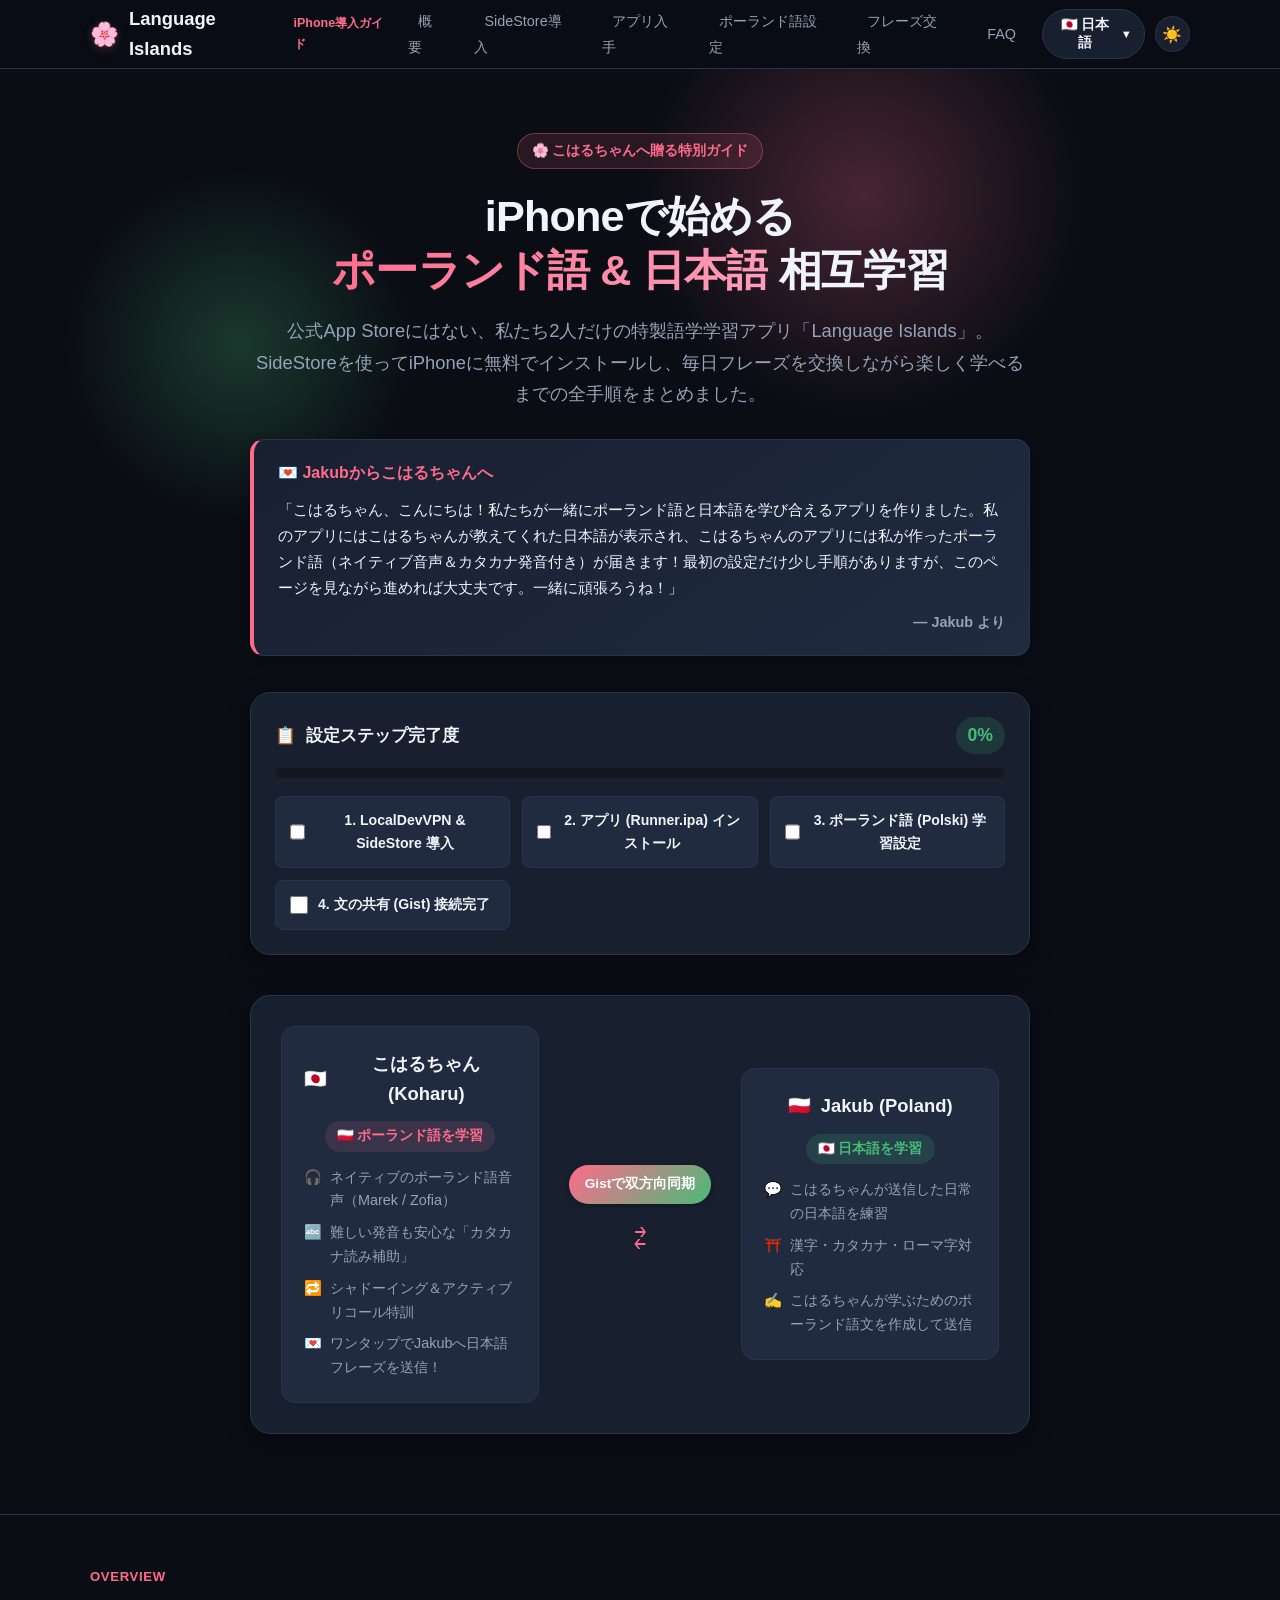
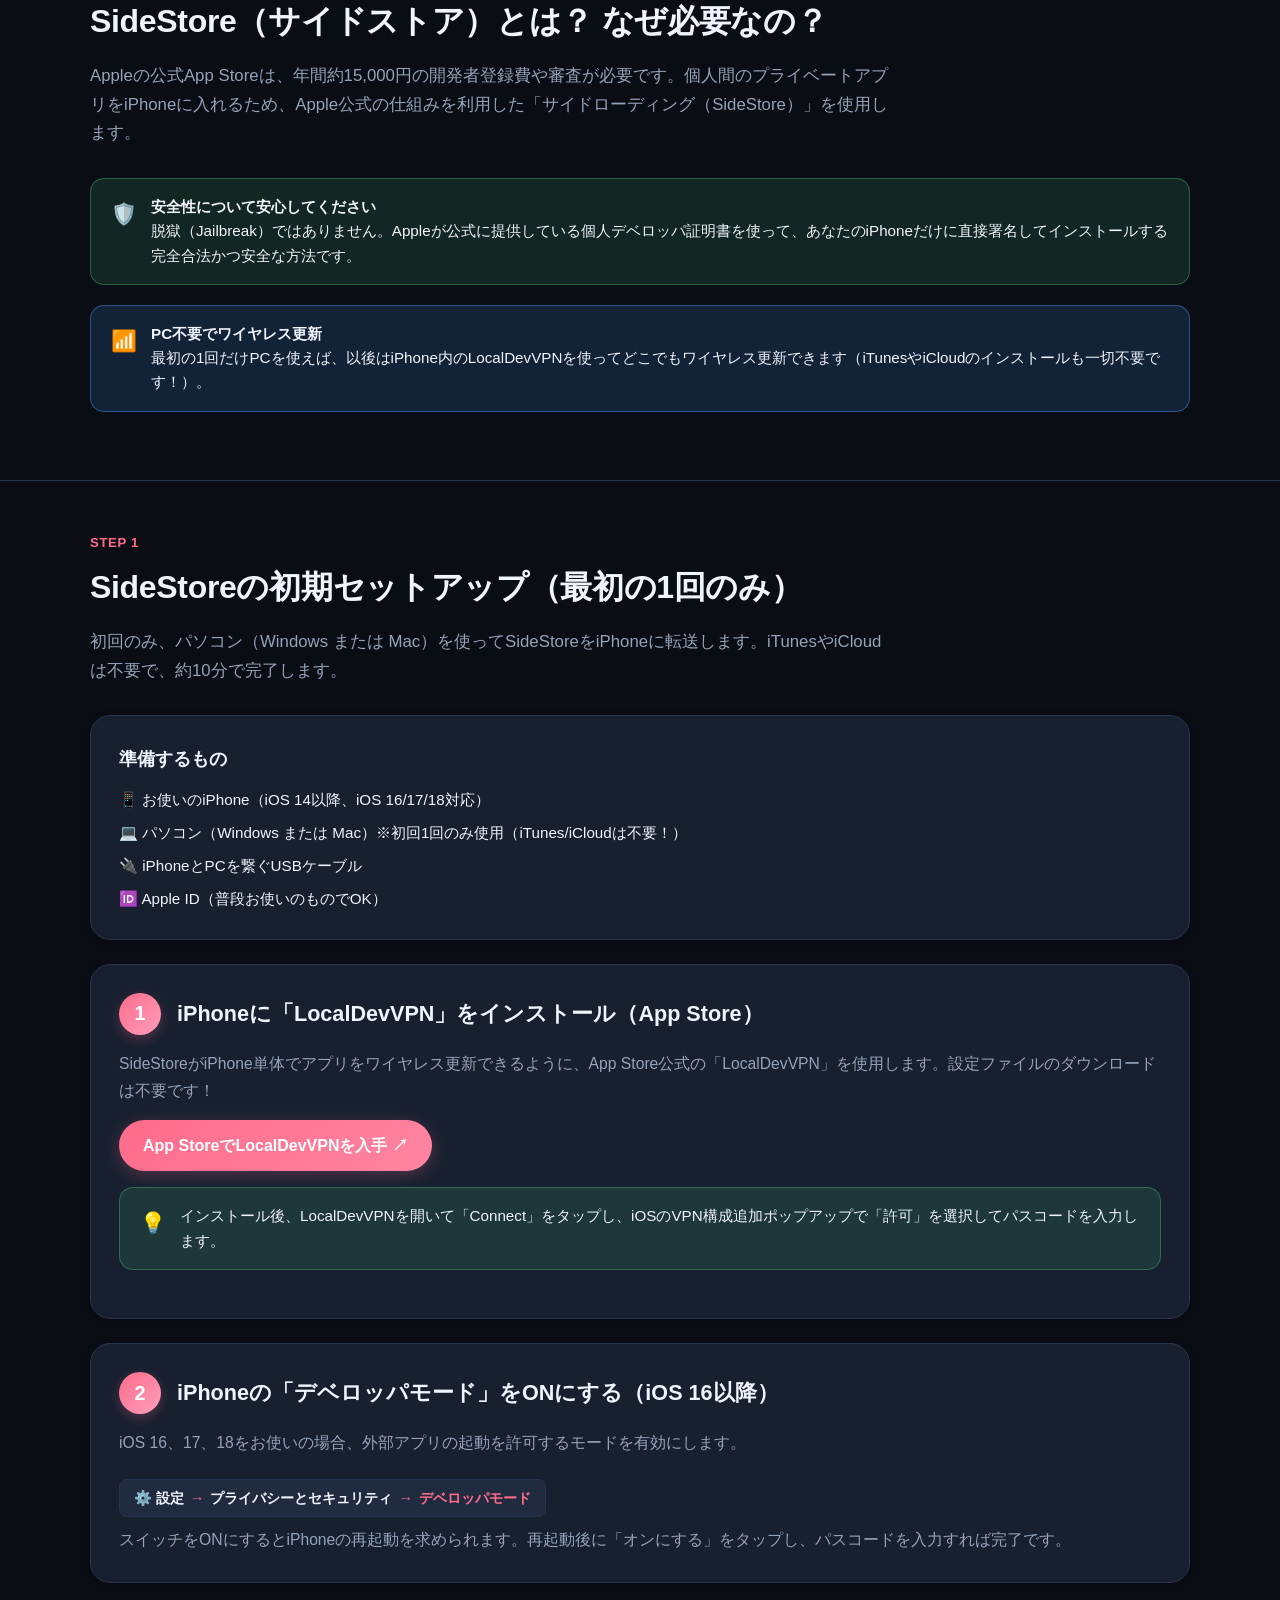
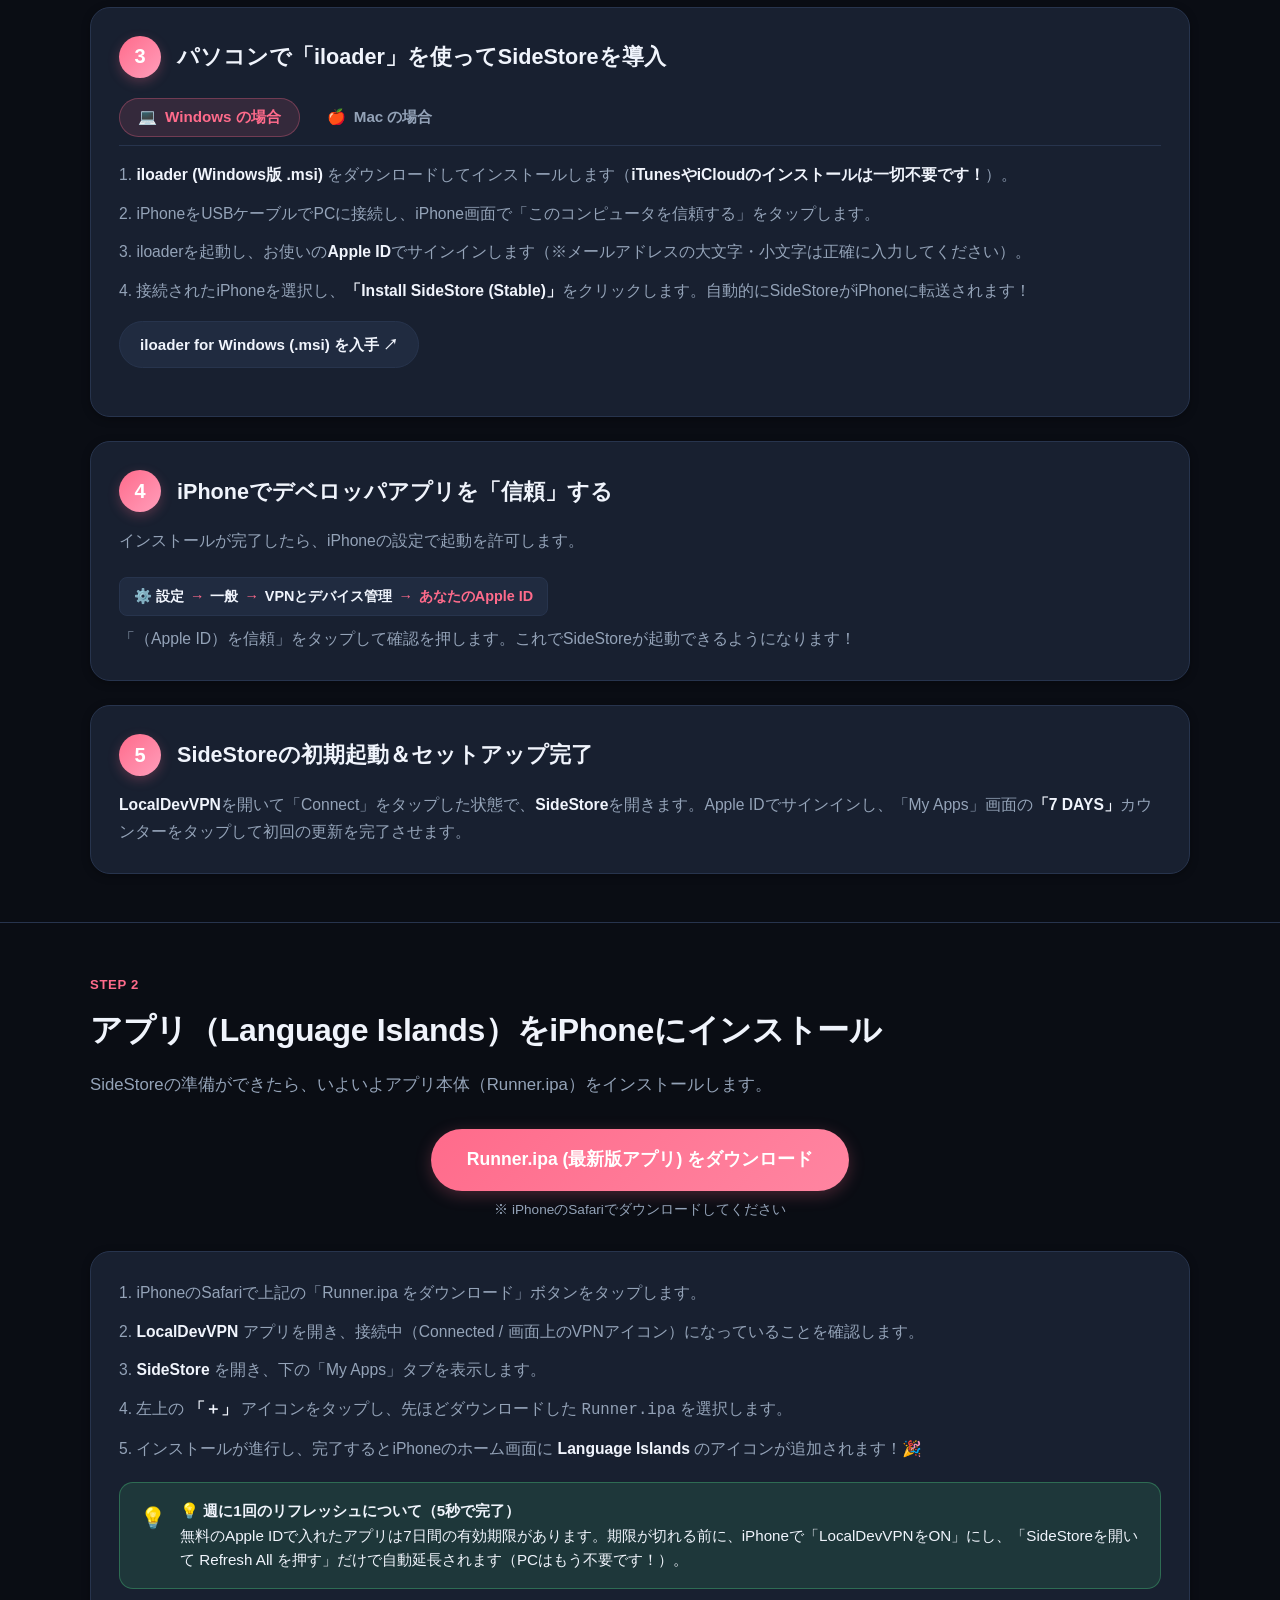
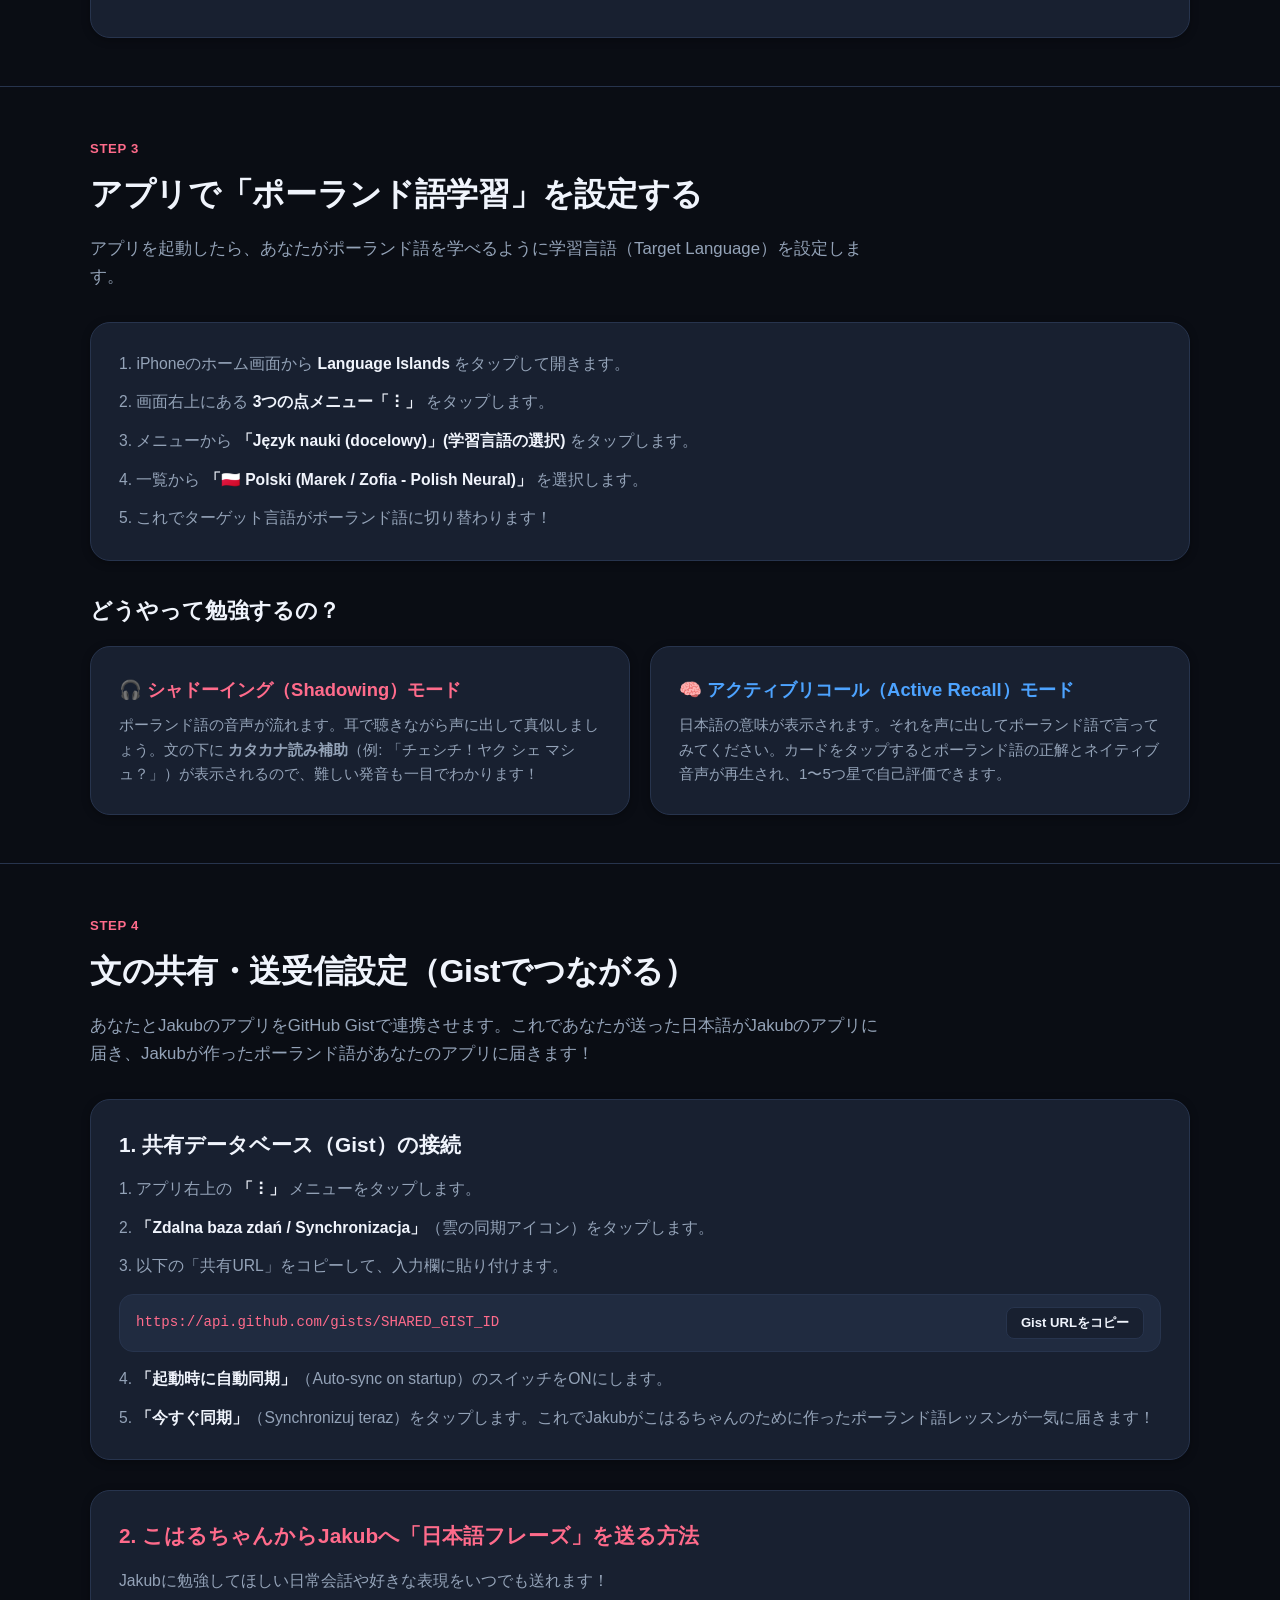
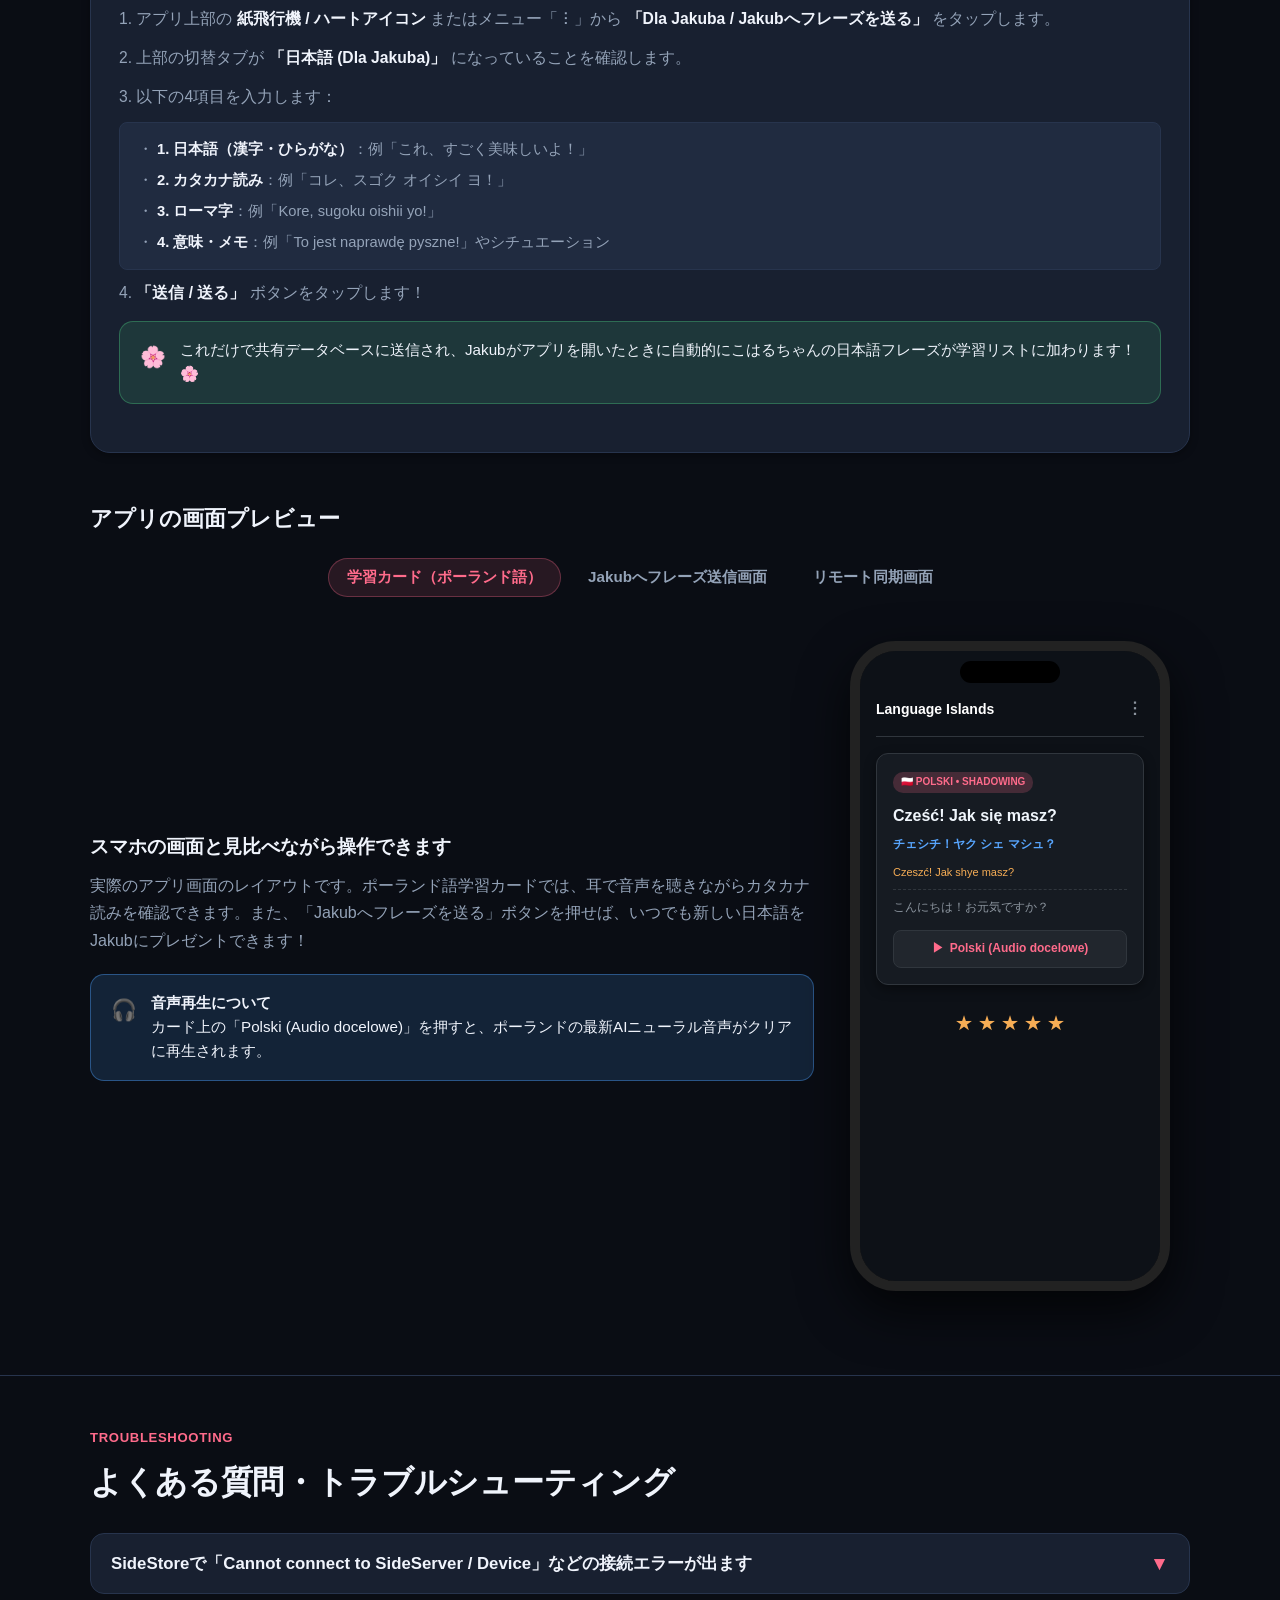
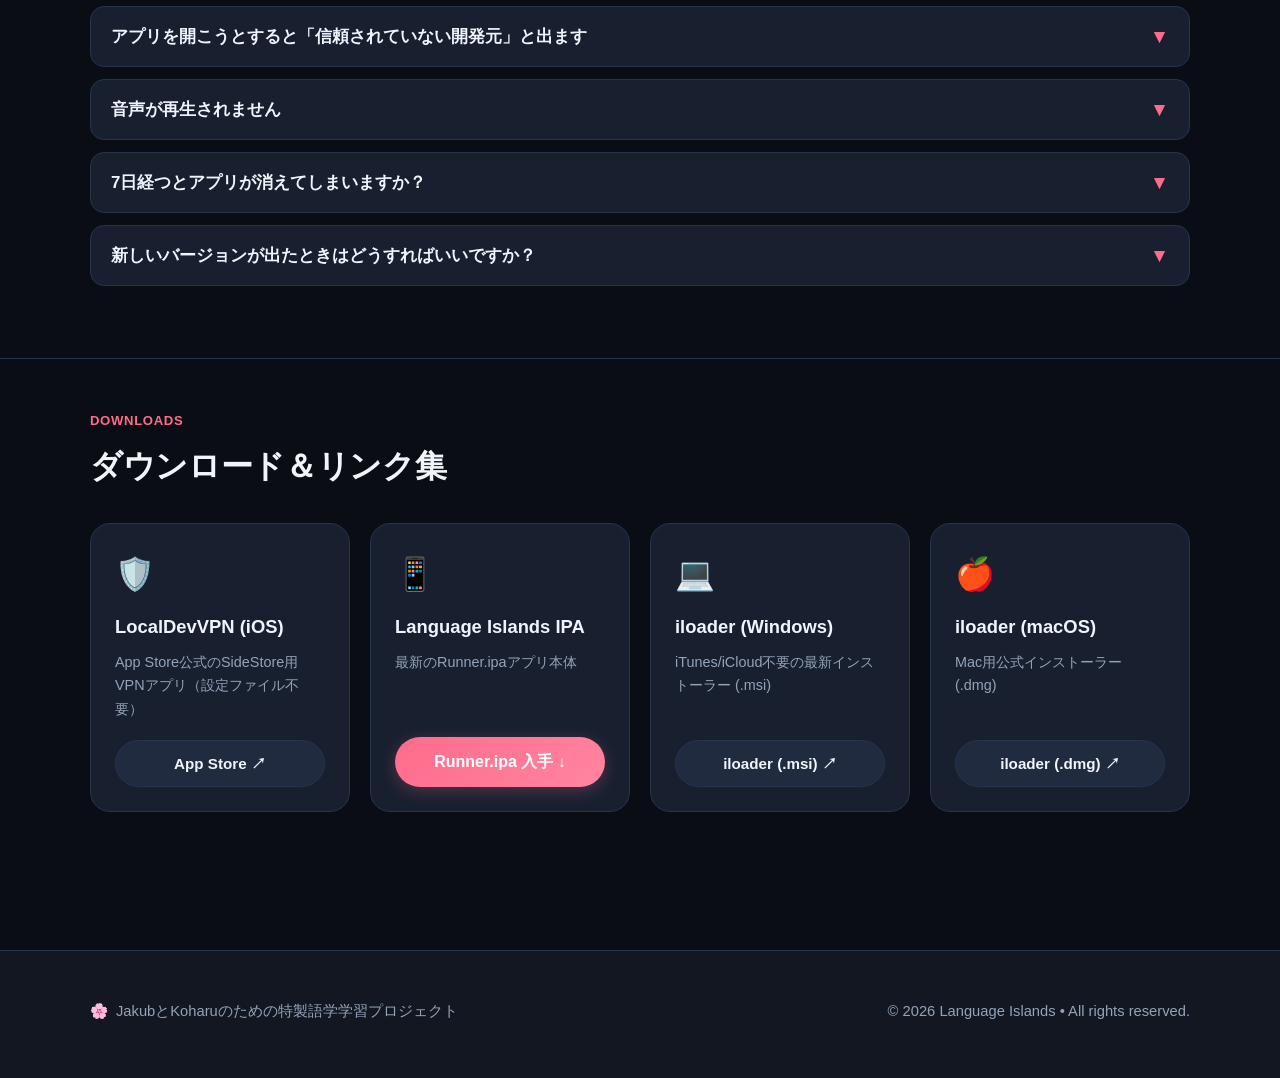
==== docs/index.html @ cd62c27e "docs: update SideStore install tutorial with LocalDevVPN and iloader (no iTunes/iCloud)" ====
<!DOCTYPE html>
<html lang="ja" data-theme="dark">
<head>
  <meta charset="UTF-8">
  <meta name="viewport" content="width=device-width, initial-scale=1.0, maximum-scale=5.0">
  <title>Language Islands • iPhone Installation & Language Exchange Guide</title>
  <meta name="description" content="Guide for installing Language Islands on iPhone via SideStore, configuring Polish learning mode, and exchanging daily phrases between Japan and Poland.">
  <meta name="apple-mobile-web-app-capable" content="yes">
  <meta name="apple-mobile-web-app-status-bar-style" content="black-translucent">
  <meta name="theme-color" content="#0a0d14">
  <link rel="icon" href="data:image/svg+xml,<svg xmlns=%22http://www.w3.org/2000/svg%22 viewBox=%220 0 100 100%22><text y=%22.9em%22 font-size=%2290%22>🌸</text></svg>">
  <link rel="stylesheet" href="styles.css">
</head>
<body>

  <!-- Top Sticky Navigation Bar -->
  <header class="navbar">
    <div class="container nav-container">
      <a href="#" class="nav-brand">
        <span class="brand-icon">🌸</span>
        <span data-i18n="navBrand">Language Islands</span>
        <span class="brand-sub" data-i18n="navSub">iPhone導入ガイド</span>
      </a>

      <!-- Desktop Nav Links -->
      <nav>
        <ul class="nav-links" id="navLinks">
          <li><a href="#overview" data-i18n="navWhy">概要</a></li>
          <li><a href="#sidestore" data-i18n="navSideStore">SideStore導入</a></li>
          <li><a href="#app-install" data-i18n="navAppInstall">アプリ入手</a></li>
          <li><a href="#polish-config" data-i18n="navPolishConfig">ポーランド語設定</a></li>
          <li><a href="#exchange" data-i18n="navExchange">フレーズ交換</a></li>
          <li><a href="#faq" data-i18n="navFaq">FAQ</a></li>
        </ul>
      </nav>

      <!-- Language & Theme Controls -->
      <div class="nav-controls">
        <div class="lang-selector">
          <button class="lang-btn" id="langBtn" aria-label="Select Language">
            <span id="currentLangLabel">🇯🇵 日本語</span>
            <span style="font-size: 0.7rem;">▼</span>
          </button>
          <ul class="lang-dropdown" id="langDropdown">
            <li><button type="button" class="lang-opt selected" data-lang="ja">🇯🇵 日本語</button></li>
            <li><button type="button" class="lang-opt" data-lang="en">🇬🇧 English</button></li>
            <li><button type="button" class="lang-opt" data-lang="pl">🇵🇱 Polski</button></li>
          </ul>
        </div>

        <button class="theme-btn" id="themeToggle" aria-label="Toggle Dark / Light Theme" title="Switch Theme">
          ☀️
        </button>

        <button class="mobile-nav-toggle" id="mobileNavToggle" aria-label="Open Navigation Menu">
          ☰
        </button>
      </div>
    </div>
  </header>

  <main>
    <!-- Hero Section -->
    <section class="hero">
      <div class="hero-glow"></div>
      <div class="hero-glow-alt"></div>
      <div class="container hero-content">
        <div class="hero-badge" data-i18n="heroBadge">
          🌸 こはるちゃんへ贈る特別ガイド
        </div>
        <h1 class="hero-title" data-i18n="heroTitle">
          iPhoneで始める<br><span class="highlight">ポーランド語 & 日本語</span> 相互学習
        </h1>
        <p class="hero-description" data-i18n="heroDesc">
          公式App Storeにはない、私たち2人だけの特製語学学習アプリ「Language Islands」。SideStoreを使ってiPhoneに無料でインストールし、毎日フレーズを交換しながら楽しく学べるまでの全手順をまとめました。
        </p>

        <!-- Personal Greeting Letter -->
        <div class="personal-letter">
          <div class="letter-header" data-i18n="letterHeader">
            💌 Jakubからこはるちゃんへ
          </div>
          <div class="letter-body" data-i18n="letterBody">
            「こはるちゃん、こんにちは！私たちが一緒にポーランド語と日本語を学び合えるアプリを作りました。私のアプリにはこはるちゃんが教えてくれた日本語が表示され、こはるちゃんのアプリには私が作ったポーランド語（ネイティブ音声＆カタカナ発音付き）が届きます！最初の設定だけ少し手順がありますが、このページを見ながら進めれば大丈夫です。一緒に頑張ろうね！」
          </div>
          <div class="letter-sign" data-i18n="letterSign">
            — Jakub より
          </div>
        </div>

        <!-- Interactive Setup Checklist Progress -->
        <div class="progress-card">
          <div class="progress-header">
            <div class="progress-title">
              <span>📋</span>
              <span data-i18n="progressTitle">設定ステップ完了度</span>
            </div>
            <div class="progress-pct" id="progressPct">0%</div>
          </div>
          <div class="progress-track">
            <div class="progress-bar" id="progressBar"></div>
          </div>
          <div class="checklist">
            <label class="checklist-item">
              <input type="checkbox" id="check1">
              <span class="checklist-label" data-i18n="step1Check">1. LocalDevVPN & SideStore 導入</span>
            </label>
            <label class="checklist-item">
              <input type="checkbox" id="check2">
              <span class="checklist-label" data-i18n="step2Check">2. アプリ (Runner.ipa) インストール</span>
            </label>
            <label class="checklist-item">
              <input type="checkbox" id="check3">
              <span class="checklist-label" data-i18n="step3Check">3. ポーランド語 (Polski) 学習設定</span>
            </label>
            <label class="checklist-item">
              <input type="checkbox" id="check4">
              <span class="checklist-label" data-i18n="step4Check">4. 文の共有 (Gist) 接続完了</span>
            </label>
          </div>
        </div>

        <!-- Two-Way Architecture Diagram -->
        <div class="two-way-box">
          <div class="two-way-side">
            <div class="side-header">
              <span>🇯🇵</span>
              <span data-i18n="twoWayFriendTitle">こはるちゃん (Koharu)</span>
            </div>
            <div class="side-target" data-i18n="twoWayFriendTarget">🇵🇱 ポーランド語を学習</div>
            <ul class="side-features">
              <li><span>🎧</span> <span data-i18n="twoWayFriendF1">ネイティブのポーランド語音声（Marek / Zofia）</span></li>
              <li><span>🔤</span> <span data-i18n="twoWayFriendF2">難しい発音も安心な「カタカナ読み補助」</span></li>
              <li><span>🔁</span> <span data-i18n="twoWayFriendF3">シャドーイング＆アクティブリコール特訓</span></li>
              <li><span>💌</span> <span data-i18n="twoWayFriendF4">ワンタップでJakubへ日本語フレーズを送信！</span></li>
            </ul>
          </div>

          <div class="two-way-center">
            <div class="sync-badge" data-i18n="twoWayCenterBadge">Gistで双方向同期</div>
            <div class="sync-arrow">⇄</div>
          </div>

          <div class="two-way-side">
            <div class="side-header">
              <span>🇵🇱</span>
              <span data-i18n="twoWayJakubTitle">Jakub (Poland)</span>
            </div>
            <div class="side-target green" data-i18n="twoWayJakubTarget">🇯🇵 日本語を学習</div>
            <ul class="side-features">
              <li><span>💬</span> <span data-i18n="twoWayJakubF1">こはるちゃんが送信した日常の日本語を練習</span></li>
              <li><span>⛩️</span> <span data-i18n="twoWayJakubF2">漢字・カタカナ・ローマ字対応</span></li>
              <li><span>✍️</span> <span data-i18n="twoWayJakubF3">こはるちゃんが学ぶためのポーランド語文を作成して送信</span></li>
            </ul>
          </div>
        </div>
      </div>
    </section>

    <!-- Section 1: Overview & Why SideStore -->
    <section class="guide-section" id="overview">
      <div class="container">
        <div class="section-tag" data-i18n="sec1Tag">OVERVIEW</div>
        <h2 class="section-title" data-i18n="sec1Title">SideStore（サイドストア）とは？ なぜ必要なの？</h2>
        <p class="section-intro" data-i18n="sec1Desc">
          Appleの公式App Storeは、年間約15,000円の開発者登録費や審査が必要です。個人間のプライベートアプリをiPhoneに入れるため、Apple公式の仕組みを利用した「サイドローディング（SideStore）」を使用します。
        </p>

        <div class="callout callout-tip">
          <div class="callout-icon">🛡️</div>
          <div>
            <strong data-i18n="sec1SafeTitle">安全性について安心してください</strong><br>
            <span data-i18n="sec1SafeBody">脱獄（Jailbreak）ではありません。Appleが公式に提供している個人デベロッパ証明書を使って、あなたのiPhoneだけに直接署名してインストールする完全合法かつ安全な方法です。</span>
          </div>
        </div>

        <div class="callout callout-note">
          <div class="callout-icon">📶</div>
          <div>
            <strong data-i18n="sec1Feature1Title">PC不要でワイヤレス更新</strong><br>
            <span data-i18n="sec1Feature1Desc">最初の1回だけPCを使えば、以後はiPhone内のLocalDevVPNを使ってどこでもワイヤレス更新できます（iTunesやiCloudのインストールも一切不要です！）。</span>
          </div>
        </div>
      </div>
    </section>

    <!-- Section 2: Step 1 - SideStore Installation -->
    <section class="guide-section" id="sidestore">
      <div class="container">
        <div class="section-tag" data-i18n="sec2Tag">STEP 1</div>
        <h2 class="section-title" data-i18n="sec2Title">SideStoreの初期セットアップ（最初の1回のみ）</h2>
        <p class="section-intro" data-i18n="sec2Desc">
          初回のみ、パソコン（Windows または Mac）を使ってSideStoreをiPhoneに転送します。iTunesやiCloudは不要で、約10分で完了します。
        </p>

        <!-- Prerequisites -->
        <div class="step-card" style="margin-bottom: 24px;">
          <h3 style="font-size: 1.15rem; margin-bottom: 12px;" data-i18n="prepTitle">準備するもの</h3>
          <ul style="list-style: none; display: flex; flex-direction: column; gap: 8px; font-size: 0.95rem;">
            <li>📱 <span data-i18n="prepItem1">お使いのiPhone（iOS 14以降、iOS 16/17/18対応）</span></li>
            <li>💻 <span data-i18n="prepItem2">パソコン（Windows または Mac）※初回1回のみ使用（iTunes/iCloudは不要！）</span></li>
            <li>🔌 <span data-i18n="prepItem3">iPhoneとPCを繋ぐUSBケーブル</span></li>
            <li>🆔 <span data-i18n="prepItem4">Apple ID（普段お使いのものでOK）</span></li>
          </ul>
        </div>

        <div class="steps-stack">
          <!-- Step 1.1: LocalDevVPN -->
          <div class="step-card">
            <div class="step-card-header">
              <div class="step-number">1</div>
              <div class="step-card-title" data-i18n="step11Title">iPhoneに「LocalDevVPN」をインストール（App Store）</div>
            </div>
            <div class="step-card-body">
              <p data-i18n="step11Desc">SideStoreがiPhone単体でアプリをワイヤレス更新できるように、App Store公式の「LocalDevVPN」を使用します。設定ファイルのダウンロードは不要です！</p>
              
              <div class="btn-group">
                <a href="https://apps.apple.com/app/localdevvpn/id6755608044" target="_blank" rel="noopener" class="btn-primary" data-i18n="vpnAppStoreBtn">
                  App StoreでLocalDevVPNを入手 ↗
                </a>
              </div>

              <div class="callout callout-tip" style="margin-top: 14px;">
                <div class="callout-icon">💡</div>
                <div data-i18n="vpnConnectNote">
                  インストール後、LocalDevVPNを開いて「Connect」をタップし、iOSのVPN構成追加ポップアップで「許可」を選択してパスコードを入力します。
                </div>
              </div>
            </div>
          </div>

          <!-- Step 1.2: Developer Mode -->
          <div class="step-card">
            <div class="step-card-header">
              <div class="step-number">2</div>
              <div class="step-card-title" data-i18n="step12Title">iPhoneの「デベロッパモード」をONにする（iOS 16以降）</div>
            </div>
            <div class="step-card-body">
              <p data-i18n="step12Desc">iOS 16、17、18をお使いの場合、外部アプリの起動を許可するモードを有効にします。</p>
              <div class="ios-path">
                <span>⚙️ 設定</span>
                <span class="arrow">→</span>
                <span>プライバシーとセキュリティ</span>
                <span class="arrow">→</span>
                <span style="color: var(--sakura);">デベロッパモード</span>
              </div>
              <p data-i18n="devModeNote">スイッチをONにするとiPhoneの再起動を求められます。再起動後に「オンにする」をタップし、パスコードを入力すれば完了です。</p>
            </div>
          </div>

          <!-- Step 1.3: iloader on PC/Mac -->
          <div class="step-card">
            <div class="step-card-header">
              <div class="step-number">3</div>
              <div class="step-card-title" data-i18n="step13Title">パソコンで「iloader」を使ってSideStoreを導入</div>
            </div>
            <div class="step-card-body">
              <div class="tab-container">
                <div class="tab-nav">
                  <button class="tab-btn active" data-tab="tabWin">
                    💻 <span data-i18n="winTab">Windows の場合</span>
                  </button>
                  <button class="tab-btn" data-tab="tabMac">
                    🍎 <span data-i18n="macTab">Mac の場合</span>
                  </button>
                </div>

                <!-- Windows Instructions -->
                <div class="tab-content active" id="tabWin">
                  <p data-i18n="winStep1">1. <strong>iloader (Windows版 .msi)</strong> をダウンロードしてインストールします（<strong>iTunesやiCloudのインストールは一切不要です！</strong>）。</p>
                  <p data-i18n="winStep2">2. iPhoneをUSBケーブルでPCに接続し、iPhone画面で「このコンピュータを信頼する」をタップします。</p>
                  <p data-i18n="winStep3">3. iloaderを起動し、お使いの<strong>Apple ID</strong>でサインインします（※メールアドレスの大文字・小文字は正確に入力してください）。</p>
                  <p data-i18n="winStep4">4. 接続されたiPhoneを選択し、<strong>「Install SideStore (Stable)」</strong>をクリックします。自動的にSideStoreがiPhoneに転送されます！</p>
                  
                  <div class="btn-group">
                    <a href="https://github.com/nab138/iloader/releases/latest/download/iloader-windows-x64.msi" target="_blank" rel="noopener" class="btn-secondary">
                      iloader for Windows (.msi) を入手 ↗
                    </a>
                  </div>
                </div>

                <!-- Mac Instructions -->
                <div class="tab-content" id="tabMac">
                  <p data-i18n="macStep1">1. <strong>iloader (macOS版 .dmg)</strong> をダウンロードし、「アプリケーション」フォルダへ移動して起動します（iTunes/iCloud不要）。</p>
                  <p data-i18n="macStep2">2. iPhoneをケーブルでMacに接続し、FinderまたはiPhone画面で「信頼」をタップします。</p>
                  <p data-i18n="macStep3">3. iloaderでお使いの<strong>Apple ID</strong>でサインインします（※メールアドレスは大文字・小文字を区別します）。</p>
                  <p data-i18n="macStep4">4. 接続されたiPhoneを選択し、<strong>「Install SideStore (Stable)」</strong>をクリックします。</p>

                  <div class="btn-group">
                    <a href="https://github.com/nab138/iloader/releases/latest/download/iloader-darwin-universal.dmg" target="_blank" rel="noopener" class="btn-secondary">
                      iloader for macOS (.dmg) を入手 ↗
                    </a>
                  </div>
                </div>
              </div>
            </div>
          </div>

          <!-- Step 1.4: Trust Developer Certificate -->
          <div class="step-card">
            <div class="step-card-header">
              <div class="step-number">4</div>
              <div class="step-card-title" data-i18n="step14Title">iPhoneでデベロッパアプリを「信頼」する</div>
            </div>
            <div class="step-card-body">
              <p>インストールが完了したら、iPhoneの設定で起動を許可します。</p>
              <div class="ios-path">
                <span>⚙️ 設定</span>
                <span class="arrow">→</span>
                <span>一般</span>
                <span class="arrow">→</span>
                <span>VPNとデバイス管理</span>
                <span class="arrow">→</span>
                <span style="color: var(--sakura);">あなたのApple ID</span>
              </div>
              <p data-i18n="trustNote">「（Apple ID）を信頼」をタップして確認を押します。これでSideStoreが起動できるようになります！</p>
            </div>
          </div>

          <!-- Step 1.5: First Launch & Pairing File -->
          <div class="step-card">
            <div class="step-card-header">
              <div class="step-number">5</div>
              <div class="step-card-title" data-i18n="step15Title">SideStoreの初期起動＆セットアップ完了</div>
            </div>
            <div class="step-card-body">
              <p data-i18n="step15Desc"><strong>LocalDevVPN</strong>を開いて「Connect」をタップした状態で、<strong>SideStore</strong>を開きます。Apple IDでサインインし、「My Apps」画面の<strong>「7 DAYS」</strong>カウンターをタップして初回の更新を完了させます。</p>
            </div>
          </div>
        </div>
      </div>
    </section>

    <!-- Section 3: Step 2 - Install Language Islands App -->
    <section class="guide-section" id="app-install">
      <div class="container">
        <div class="section-tag" data-i18n="sec3Tag">STEP 2</div>
        <h2 class="section-title" data-i18n="sec3Title">アプリ（Language Islands）をiPhoneにインストール</h2>
        <p class="section-intro" data-i18n="sec3Desc">
          SideStoreの準備ができたら、いよいよアプリ本体（Runner.ipa）をインストールします。
        </p>

        <!-- Direct Download Button for IPA -->
        <div style="text-align: center; margin: 30px 0;">
          <a href="https://github.com/Sliskislimak/language_islands_app/releases/latest" target="_blank" rel="noopener" class="btn-primary" style="font-size: 1.1rem; padding: 16px 36px;" data-i18n="downloadIpaBtn">
            Runner.ipa (最新版アプリ) をダウンロード ↓
          </a>
          <p style="font-size: 0.85rem; color: var(--text-muted); margin-top: 8px;">
            ※ iPhoneのSafariでダウンロードしてください
          </p>
        </div>

        <div class="step-card">
          <div class="step-card-body">
            <p data-i18n="appInstallStep1">1. iPhoneのSafariで上記の「Runner.ipa をダウンロード」ボタンをタップします。</p>
            <p data-i18n="appInstallStep2">2. <strong>LocalDevVPN</strong> アプリを開き、接続中（Connected / 画面上のVPNアイコン）になっていることを確認します。</p>
            <p data-i18n="appInstallStep3">3. <strong>SideStore</strong> を開き、下の「My Apps」タブを表示します。</p>
            <p data-i18n="appInstallStep4">4. 左上の <strong>「＋」</strong> アイコンをタップし、先ほどダウンロードした <code>Runner.ipa</code> を選択します。</p>
            <p data-i18n="appInstallStep5">5. インストールが進行し、完了するとiPhoneのホーム画面に <strong>Language Islands</strong> のアイコンが追加されます！🎉</p>

            <div class="callout callout-tip" style="margin-top: 20px;">
              <div class="callout-icon">💡</div>
              <div>
                <strong data-i18n="weeklyRefreshTitle">💡 週に1回のリフレッシュについて（5秒で完了）</strong><br>
                <span data-i18n="weeklyRefreshDesc">無料のApple IDで入れたアプリは7日間の有効期限があります。期限が切れる前に、iPhoneで「LocalDevVPNをON」にし、「SideStoreを開いて Refresh All を押す」だけで自動延長されます（PCはもう不要です！）。</span>
              </div>
            </div>
          </div>
        </div>
      </div>
    </section>

    <!-- Section 4: Step 3 - Configure Polish Learning -->
    <section class="guide-section" id="polish-config">
      <div class="container">
        <div class="section-tag" data-i18n="sec4Tag">STEP 3</div>
        <h2 class="section-title" data-i18n="sec4Title">アプリで「ポーランド語学習」を設定する</h2>
        <p class="section-intro" data-i18n="sec4Desc">
          アプリを起動したら、あなたがポーランド語を学べるように学習言語（Target Language）を設定します。
        </p>

        <div class="step-card" style="margin-bottom: 24px;">
          <div class="step-card-body">
            <p data-i18n="polishStep1">1. iPhoneのホーム画面から <strong>Language Islands</strong> をタップして開きます。</p>
            <p data-i18n="polishStep2">2. 画面右上にある <strong>3つの点メニュー「︙」</strong> をタップします。</p>
            <p data-i18n="polishStep3">3. メニューから <strong>「Język nauki (docelowy)」(学習言語の選択)</strong> をタップします。</p>
            <p data-i18n="polishStep4">4. 一覧から <strong>「🇵🇱 Polski (Marek / Zofia - Polish Neural)」</strong> を選択します。</p>
            <p data-i18n="polishStep5">5. これでターゲット言語がポーランド語に切り替わります！</p>
          </div>
        </div>

        <h3 style="font-size: 1.4rem; font-weight: 700; margin: 32px 0 16px;" data-i18n="practiceHowToTitle">どうやって勉強するの？</h3>
        <div style="display: grid; grid-template-columns: repeat(auto-fit, minmax(280px, 1fr)); gap: 20px;">
          <div class="step-card">
            <h4 style="font-size: 1.15rem; margin-bottom: 8px; color: var(--sakura);" data-i18n="shadowingTitle">
              🎧 シャドーイング（Shadowing）モード
            </h4>
            <p style="font-size: 0.95rem; color: var(--text-muted); line-height: 1.6;" data-i18n="shadowingDesc">
              ポーランド語の音声が流れます。耳で聴きながら声に出して真似しましょう。文の下に <strong>カタカナ読み補助</strong>（例: 「チェシチ！ヤク シェ マシュ？」）が表示されるので、難しい発音も一目でわかります！
            </p>
          </div>

          <div class="step-card">
            <h4 style="font-size: 1.15rem; margin-bottom: 8px; color: var(--fuji-blue);" data-i18n="recallTitle">
              🧠 アクティブリコール（Active Recall）モード
            </h4>
            <p style="font-size: 0.95rem; color: var(--text-muted); line-height: 1.6;" data-i18n="recallDesc">
              日本語の意味が表示されます。それを声に出してポーランド語で言ってみてください。カードをタップするとポーランド語の正解とネイティブ音声が再生され、1〜5つ星で自己評価できます。
            </p>
          </div>
        </div>
      </div>
    </section>

    <!-- Section 5: Step 4 - Exchanging Sentences via Gist -->
    <section class="guide-section" id="exchange">
      <div class="container">
        <div class="section-tag" data-i18n="sec5Tag">STEP 4</div>
        <h2 class="section-title" data-i18n="sec5Title">文の共有・送受信設定（Gistでつながる）</h2>
        <p class="section-intro" data-i18n="sec5Desc">
          あなたとJakubのアプリをGitHub Gistで連携させます。これであなたが送った日本語がJakubのアプリに届き、Jakubが作ったポーランド語があなたのアプリに届きます！
        </p>

        <!-- Subsection 1: Connect Gist -->
        <div class="step-card" style="margin-bottom: 30px;">
          <h3 style="font-size: 1.3rem; margin-bottom: 14px;" data-i18n="syncSetupTitle">1. 共有データベース（Gist）の接続</h3>
          <div class="step-card-body">
            <p data-i18n="syncStep1">1. アプリ右上の <strong>「︙」</strong> メニューをタップします。</p>
            <p data-i18n="syncStep2">2. <strong>「Zdalna baza zdań / Synchronizacja」</strong>（雲の同期アイコン）をタップします。</p>
            <p data-i18n="syncStep3">3. 以下の「共有URL」をコピーして、入力欄に貼り付けます。</p>

            <div class="copy-box">
              <span class="copy-text" id="gistUrlText">https://api.github.com/gists/SHARED_GIST_ID</span>
              <button class="copy-btn" data-copy="https://api.github.com/gists/SHARED_GIST_ID" data-i18n="copyGistBtn">
                Gist URLをコピー
              </button>
            </div>

            <p data-i18n="syncStep4">4. <strong>「起動時に自動同期」</strong>（Auto-sync on startup）のスイッチをONにします。</p>
            <p data-i18n="syncStep5">5. <strong>「今すぐ同期」</strong>（Synchronizuj teraz）をタップします。これでJakubが作ったポーランド語レッスンが一気に届きます！</p>
          </div>
        </div>

        <!-- Subsection 2: How to send sentences to Jakub -->
        <div class="step-card">
          <h3 style="font-size: 1.3rem; margin-bottom: 14px; color: var(--sakura);" data-i18n="sendPhraseTitle">
            2. こはるちゃんからJakubへ「日本語フレーズ」を送る方法
          </h3>
          <div class="step-card-body">
            <p data-i18n="sendIntro">Jakubに勉強してほしい日常会話や好きな表現をいつでも送れます！</p>
            <p data-i18n="sendStep1">1. アプリ上部の <strong>紙飛行機 / ハートアイコン</strong> またはメニュー「︙」から <strong>「Dla Jakuba / Jakubへフレーズを送る」</strong> をタップします。</p>
            <p data-i18n="sendStep2">2. 上部の切替タブが <strong>「日本語 (Dla Jakuba)」</strong> になっていることを確認します。</p>
            <p data-i18n="sendStep3">3. 以下の4項目を入力します：</p>
            
            <div style="background-color: var(--bg-surface-elevated); padding: 14px 18px; border-radius: var(--radius-sm); margin: 10px 0; border: 1px solid var(--border-color); display: flex; flex-direction: column; gap: 6px; font-size: 0.92rem;">
              <span data-i18n="sendF1">• <strong>1. 日本語（漢字・ひらがな）</strong>：例「これ、すごく美味しいよ！」</span>
              <span data-i18n="sendF2">• <strong>2. カタカナ読み</strong>：例「コレ、スゴク オイシイ ヨ！」</span>
              <span data-i18n="sendF3">• <strong>3. ローマ字</strong>：例「Kore, sugoku oishii yo!」</span>
              <span data-i18n="sendF4">• <strong>4. 意味・メモ</strong>：例「To jest naprawdę pyszne!」やシチュエーション</span>
            </div>

            <p data-i18n="sendStep4">4. <strong>「送信 / 送る」</strong> ボタンをタップします！</p>
            
            <div class="callout callout-tip" style="margin-top: 14px;">
              <div class="callout-icon">🌸</div>
              <div data-i18n="sendResult">
                これだけで共有データベースに送信され、Jakubがアプリを開いたときに自動的にこはるちゃんの日本語フレーズが学習リストに加わります！🌸
              </div>
            </div>
          </div>
        </div>

        <!-- Interactive Screen Mockups -->
        <div style="margin-top: 48px;">
          <h3 style="font-size: 1.4rem; font-weight: 700; margin-bottom: 20px;" data-i18n="mockupTitle">アプリの画面プレビュー</h3>
          
          <div class="tab-nav" style="border: none; justify-content: center; margin-bottom: 20px;">
            <button class="tab-btn mockup-tab-btn active" data-mockup="screen1" data-i18n="mockTab1">
              学習カード（ポーランド語）
            </button>
            <button class="tab-btn mockup-tab-btn" data-mockup="screen2" data-i18n="mockTab2">
              Jakubへフレーズ送信画面
            </button>
            <button class="tab-btn mockup-tab-btn" data-mockup="screen3" data-i18n="mockTab3">
              リモート同期画面
            </button>
          </div>

          <div class="mockup-wrapper">
            <div>
              <h4 style="font-size: 1.2rem; margin-bottom: 10px;">スマホの画面と見比べながら操作できます</h4>
              <p style="color: var(--text-muted); line-height: 1.7; margin-bottom: 16px;">
                実際のアプリ画面のレイアウトです。ポーランド語学習カードでは、耳で音声を聴きながらカタカナ読みを確認できます。また、「Jakubへフレーズを送る」ボタンを押せば、いつでも新しい日本語をJakubにプレゼントできます！
              </p>
              <div class="callout callout-note">
                <div class="callout-icon">🎧</div>
                <div>
                  <strong>音声再生について</strong><br>
                  カード上の「Polski (Audio docelowe)」を押すと、ポーランドの最新AIニューラル音声がクリアに再生されます。
                </div>
              </div>
            </div>

            <!-- Realistic iPhone Frame -->
            <div class="iphone-frame">
              <div class="iphone-notch"></div>
              
              <!-- Screen 1: Practice Card Mockup -->
              <div class="iphone-screen" id="mockPracticeScreen">
                <div class="mockup-app-header">
                  <div class="mockup-title">Language Islands</div>
                  <div class="mockup-menu-dots">︙</div>
                </div>

                <div class="mock-practice-card">
                  <div class="mock-badge sakura">🇵🇱 POLSKI • SHADOWING</div>
                  <div class="mock-target-text">Cześć! Jak się masz?</div>
                  <div class="mock-kana-text">チェシチ！ヤク シェ マシュ？</div>
                  <div style="font-size: 11px; color: #f6ad55; margin-bottom: 8px;">Czeszć! Jak shye masz?</div>
                  <div class="mock-source-text">
                    こんにちは！お元気ですか？
                  </div>
                  <div class="mock-audio-btn">
                    <span>▶</span> Polski (Audio docelowe)
                  </div>
                </div>

                <div style="display: flex; justify-content: center; gap: 8px; margin-top: 10px;">
                  <span style="color: #f6ad55; font-size: 18px;">★ ★ ★ ★ ★</span>
                </div>
              </div>

              <!-- Screen 2: Send to Friend Mockup -->
              <div class="iphone-screen" id="mockSendScreen" style="display: none;">
                <div class="mockup-app-header">
                  <div class="mockup-title">友だちへフレーズを送る</div>
                  <div style="font-size: 12px; color: #8b949e;">✕</div>
                </div>

                <div style="background-color: #ff6b8b; color: #fff; padding: 4px 8px; border-radius: 4px; font-size: 10px; text-align: center; margin-bottom: 12px; font-weight: bold;">
                  モード: 日本語 (Dla Jakuba)
                </div>

                <div class="mock-form-group">
                  <label class="mock-label">1. 日本語（漢字・ひらがな）</label>
                  <input type="text" class="mock-input" value="これ、すごく美味しいよ！" readonly>
                </div>

                <div class="mock-form-group">
                  <label class="mock-label">2. カタカナ読み</label>
                  <input type="text" class="mock-input" value="コレ、スゴク オイシイ ヨ！" readonly>
                </div>

                <div class="mock-form-group">
                  <label class="mock-label">3. ローマ字</label>
                  <input type="text" class="mock-input" value="Kore, sugoku oishii yo!" readonly>
                </div>

                <div class="mock-form-group">
                  <label class="mock-label">4. 意味・メモ</label>
                  <input type="text" class="mock-input" value="To jest naprawdę pyszne!" readonly>
                </div>

                <button class="mock-send-btn">
                  送信 / 送る ✉️
                </button>
              </div>

              <!-- Screen 3: Remote Sync Mockup -->
              <div class="iphone-screen" id="mockSyncScreen" style="display: none;">
                <div class="mockup-app-header">
                  <div class="mockup-title">Zdalna Baza Zdań (同期)</div>
                  <div style="font-size: 12px; color: #8b949e;">✕</div>
                </div>

                <div class="mock-form-group">
                  <label class="mock-label">Adres URL bazy danych / JSON</label>
                  <input type="text" class="mock-input" value="https://api.github.com/gists/..." readonly>
                </div>

                <div style="display: flex; justify-content: space-between; align-items: center; margin: 16px 0 10px;">
                  <span style="font-size: 11px; color: #c9d1d9;">起動時に自動同期</span>
                  <span style="background-color: #238636; color: #fff; padding: 2px 8px; border-radius: 10px; font-size: 10px;">ON</span>
                </div>

                <button class="mock-send-btn" style="background: #238636;">
                  Synchronizuj teraz (同期) 🔄
                </button>
              </div>
            </div>
          </div>
        </div>
      </div>
    </section>

    <!-- Section 6: FAQ & Troubleshooting -->
    <section class="guide-section" id="faq">
      <div class="container">
        <div class="section-tag">TROUBLESHOOTING</div>
        <h2 class="section-title" data-i18n="faqTitle">よくある質問・トラブルシューティング</h2>

        <div class="faq-list">
          <!-- FAQ 1 -->
          <div class="faq-item">
            <button class="faq-question">
              <span data-i18n="faqQ1">SideStoreで「Cannot connect to SideServer / Device」などの接続エラーが出ます</span>
              <span class="faq-icon">▼</span>
            </button>
            <div class="faq-answer" data-i18n="faqA1">
              LocalDevVPNアプリを開き、VPNが接続中（Connected / 画面上にVPNアイコン表示）になっていることを確認してください。VPNが切れているとSideStoreは動作しません。
            </div>
          </div>

          <!-- FAQ 2 -->
          <div class="faq-item">
            <button class="faq-question">
              <span data-i18n="faqQ2">アプリを開こうとすると「信頼されていない開発元」と出ます</span>
              <span class="faq-icon">▼</span>
            </button>
            <div class="faq-answer" data-i18n="faqA2">
              iPhoneの「設定」→「一般」→「VPNとデバイス管理」を開き、あなたのApple IDをタップして「信頼」を押してください。
            </div>
          </div>

          <!-- FAQ 3 -->
          <div class="faq-item">
            <button class="faq-question">
              <span data-i18n="faqQ3">音声が再生されません</span>
              <span class="faq-icon">▼</span>
            </button>
            <div class="faq-answer" data-i18n="faqA3">
              iPhone本体の左側面にある着信/消音スイッチ（マナーモード）が消音（オレンジ色）になっていないか、音量がゼロになっていないか確認してください。
            </div>
          </div>

          <!-- FAQ 4 -->
          <div class="faq-item">
            <button class="faq-question">
              <span data-i18n="faqQ4">7日経つとアプリが消えてしまいますか？</span>
              <span class="faq-icon">▼</span>
            </button>
            <div class="faq-answer" data-i18n="faqA4">
              消えません！学習データや送った文もすべてiPhone内に安全に残ります。LocalDevVPNをONにしてSideStoreで「Refresh All」を押せば、いつでもすぐに復活します。
            </div>
          </div>

          <!-- FAQ 5 -->
          <div class="faq-item">
            <button class="faq-question">
              <span data-i18n="faqQ5">新しいバージョンが出たときはどうすればいいですか？</span>
              <span class="faq-icon">▼</span>
            </button>
            <div class="faq-answer" data-i18n="faqA5">
              新しい「Runner.ipa」をダウンロードし、SideStoreの「＋」ボタンから追加で読み込むだけです。これまでのデータは消えずにそのままアップデートされます。
            </div>
          </div>
        </div>
      </div>
    </section>

    <!-- Section 7: Resource Hub -->
    <section class="guide-section">
      <div class="container">
        <div class="section-tag">DOWNLOADS</div>
        <h2 class="section-title" data-i18n="resourceTitle">ダウンロード＆リンク集</h2>

        <div class="resource-grid">
          <!-- LocalDevVPN -->
          <div class="resource-card">
            <div>
              <div class="resource-icon">🛡️</div>
              <div class="resource-title" data-i18n="resVpnTitle">LocalDevVPN (iOS)</div>
              <div class="resource-desc" data-i18n="resVpnDesc">App Store公式のSideStore用VPNアプリ（設定ファイル不要）</div>
            </div>
            <a href="https://apps.apple.com/app/localdevvpn/id6755608044" target="_blank" rel="noopener" class="btn-secondary">
              App Store ↗
            </a>
          </div>

          <!-- Language Islands IPA -->
          <div class="resource-card">
            <div>
              <div class="resource-icon">📱</div>
              <div class="resource-title" data-i18n="resAppTitle">Language Islands IPA</div>
              <div class="resource-desc" data-i18n="resAppDesc">最新のRunner.ipaアプリ本体</div>
            </div>
            <a href="https://github.com/Sliskislimak/language_islands_app/releases/latest" target="_blank" rel="noopener" class="btn-primary">
              Runner.ipa 入手 ↓
            </a>
          </div>

          <!-- iloader Windows -->
          <div class="resource-card">
            <div>
              <div class="resource-icon">💻</div>
              <div class="resource-title" data-i18n="resIloaderWin">iloader (Windows)</div>
              <div class="resource-desc" data-i18n="resIloaderWinDesc">iTunes/iCloud不要の最新インストーラー (.msi)</div>
            </div>
            <a href="https://github.com/nab138/iloader/releases/latest/download/iloader-windows-x64.msi" target="_blank" rel="noopener" class="btn-secondary">
              iloader (.msi) ↗
            </a>
          </div>

          <!-- iloader Mac -->
          <div class="resource-card">
            <div>
              <div class="resource-icon">🍎</div>
              <div class="resource-title" data-i18n="resIloaderMac">iloader (macOS)</div>
              <div class="resource-desc" data-i18n="resIloaderMacDesc">Mac用公式インストーラー (.dmg)</div>
            </div>
            <a href="https://github.com/nab138/iloader/releases/latest/download/iloader-darwin-universal.dmg" target="_blank" rel="noopener" class="btn-secondary">
              iloader (.dmg) ↗
            </a>
          </div>
        </div>
      </div>
    </section>
  </main>

  <!-- Footer -->
  <footer class="footer">
    <div class="container">
      <div class="footer-content">
        <div class="footer-copy">
          <span>🌸</span>
          <span data-i18n="footerNote">JakubとKoharuのための特製語学学習プロジェクト</span>
        </div>
        <div>
          <span data-i18n="footerCopy">© 2026 Language Islands • All rights reserved.</span>
        </div>
      </div>
    </div>
  </footer>

  <script src="app.js"></script>
</body>
</html>
---- docs/styles.css ----
:root {
  --bg-primary: #0a0d14;
  --bg-secondary: #121722;
  --bg-surface: #182030;
  --bg-surface-elevated: #202b40;
  --border-color: #27344d;
  --border-hover: #3d5175;
  
  --text-main: #f0f4fc;
  --text-muted: #94a3b8;
  --text-faint: #64748b;
  
  --sakura: #ff6b8b;
  --sakura-hover: #ff85a1;
  --sakura-glow: rgba(255, 107, 139, 0.25);
  --sakura-bg: rgba(255, 107, 139, 0.12);
  
  --matcha: #48bb78;
  --matcha-bg: rgba(72, 187, 120, 0.15);
  --matcha-glow: rgba(72, 187, 120, 0.25);
  
  --fuji-blue: #4da3ff;
  --fuji-blue-bg: rgba(77, 163, 255, 0.15);
  
  --amber: #f6ad55;
  --amber-bg: rgba(246, 173, 85, 0.15);
  
  --radius-sm: 8px;
  --radius-md: 14px;
  --radius-lg: 20px;
  --radius-full: 9999px;
  
  --shadow-sm: 0 2px 8px rgba(0, 0, 0, 0.3);
  --shadow-md: 0 8px 24px rgba(0, 0, 0, 0.4);
  --shadow-lg: 0 16px 40px rgba(0, 0, 0, 0.5);
  
  --font-sans: -apple-system, BlinkMacSystemFont, "Hiragino Sans", "Hiragino Kaku Gothic ProN", "Yu Gothic", "Meiryo", "Segoe UI", Roboto, sans-serif;
  --font-mono: SFMono-Regular, Menlo, Monaco, Consolas, "Liberation Mono", "Courier New", monospace;
  
  --transition-fast: 0.15s ease;
  --transition-normal: 0.25s ease;
}

[data-theme="light"] {
  --bg-primary: #f8fafc;
  --bg-secondary: #f1f5f9;
  --bg-surface: #ffffff;
  --bg-surface-elevated: #f8fafc;
  --border-color: #e2e8f0;
  --border-hover: #cbd5e1;
  
  --text-main: #0f172a;
  --text-muted: #64748b;
  --text-faint: #94a3b8;
  
  --sakura: #e11d48;
  --sakura-hover: #f43f5e;
  --sakura-glow: rgba(225, 29, 72, 0.2);
  --sakura-bg: rgba(225, 29, 72, 0.08);
  
  --matcha: #16a34a;
  --matcha-bg: rgba(22, 163, 74, 0.1);
  --matcha-glow: rgba(22, 163, 74, 0.2);
  
  --fuji-blue: #0284c7;
  --fuji-blue-bg: rgba(2, 132, 199, 0.1);
  
  --amber: #d97706;
  --amber-bg: rgba(217, 119, 6, 0.1);
  
  --shadow-sm: 0 1px 3px rgba(0, 0, 0, 0.05);
  --shadow-md: 0 4px 16px rgba(0, 0, 0, 0.08);
  --shadow-lg: 0 12px 30px rgba(0, 0, 0, 0.12);
}

* {
  box-sizing: border-box;
  margin: 0;
  padding: 0;
}

html {
  scroll-behavior: smooth;
  font-size: 16px;
}

body {
  font-family: var(--font-sans);
  background-color: var(--bg-primary);
  color: var(--text-main);
  line-height: 1.65;
  -webkit-font-smoothing: antialiased;
  -moz-osx-font-smoothing: grayscale;
  overflow-x: hidden;
  transition: background-color var(--transition-normal), color var(--transition-normal);
}

/* Base Container & Grid */
.container {
  max-width: 1140px;
  margin: 0 auto;
  padding: 0 20px;
}

/* Top Navigation Bar */
.navbar {
  position: sticky;
  top: 0;
  z-index: 100;
  background-color: rgba(10, 13, 20, 0.85);
  backdrop-filter: blur(14px);
  -webkit-backdrop-filter: blur(14px);
  border-bottom: 1px solid var(--border-color);
  transition: background-color var(--transition-normal), border-color var(--transition-normal);
}

[data-theme="light"] .navbar {
  background-color: rgba(248, 250, 252, 0.9);
}

.nav-container {
  display: flex;
  align-items: center;
  justify-content: space-between;
  height: 68px;
  gap: 16px;
}

.nav-brand {
  display: flex;
  align-items: center;
  gap: 10px;
  text-decoration: none;
  color: var(--text-main);
  font-weight: 700;
  font-size: 1.15rem;
}

.brand-icon {
  font-size: 1.45rem;
  display: inline-flex;
  align-items: center;
  justify-content: center;
  filter: drop-shadow(0 2px 4px var(--sakura-glow));
}

.brand-sub {
  font-size: 0.78rem;
  color: var(--sakura);
  font-weight: 600;
  margin-left: 4px;
}

.nav-links {
  display: flex;
  align-items: center;
  gap: 20px;
  list-style: none;
}

.nav-links a {
  text-decoration: none;
  color: var(--text-muted);
  font-size: 0.9rem;
  font-weight: 500;
  transition: color var(--transition-fast);
  padding: 6px 10px;
  border-radius: var(--radius-sm);
}

.nav-links a:hover,
.nav-links a.active {
  color: var(--sakura);
  background-color: var(--sakura-bg);
}

.nav-controls {
  display: flex;
  align-items: center;
  gap: 10px;
}

/* Language Selector Dropdown */
.lang-selector {
  position: relative;
}

.lang-btn {
  display: flex;
  align-items: center;
  gap: 6px;
  background-color: var(--bg-surface);
  border: 1px solid var(--border-color);
  color: var(--text-main);
  font-family: inherit;
  font-size: 0.85rem;
  font-weight: 600;
  padding: 6px 12px;
  border-radius: var(--radius-full);
  cursor: pointer;
  transition: all var(--transition-fast);
}

.lang-btn:hover {
  border-color: var(--sakura);
}

.lang-dropdown {
  position: absolute;
  top: calc(100% + 8px);
  right: 0;
  background-color: var(--bg-surface-elevated);
  border: 1px solid var(--border-color);
  border-radius: var(--radius-md);
  box-shadow: var(--shadow-md);
  padding: 6px;
  list-style: none;
  min-width: 140px;
  display: none;
  flex-direction: column;
  z-index: 110;
}

.lang-dropdown.open {
  display: flex;
}

.lang-dropdown button {
  display: flex;
  align-items: center;
  gap: 8px;
  width: 100%;
  padding: 8px 12px;
  border: none;
  background: transparent;
  color: var(--text-main);
  font-size: 0.88rem;
  text-align: left;
  border-radius: var(--radius-sm);
  cursor: pointer;
  transition: background-color var(--transition-fast);
}

.lang-dropdown button:hover,
.lang-dropdown button.selected {
  background-color: var(--sakura-bg);
  color: var(--sakura);
  font-weight: 600;
}

/* Theme Toggle Button */
.theme-btn {
  background-color: var(--bg-surface);
  border: 1px solid var(--border-color);
  color: var(--text-muted);
  width: 36px;
  height: 36px;
  border-radius: var(--radius-full);
  display: flex;
  align-items: center;
  justify-content: center;
  cursor: pointer;
  transition: all var(--transition-fast);
  font-size: 1rem;
}

.theme-btn:hover {
  color: var(--text-main);
  border-color: var(--border-hover);
}

/* Mobile Menu Toggle */
.mobile-nav-toggle {
  display: none;
  background: none;
  border: none;
  color: var(--text-main);
  font-size: 1.5rem;
  cursor: pointer;
}

/* Hero Section */
.hero {
  padding: 64px 0 40px;
  position: relative;
  overflow: hidden;
}

.hero-glow {
  position: absolute;
  top: -100px;
  right: 15%;
  width: 450px;
  height: 450px;
  background: radial-gradient(circle, var(--sakura-glow) 0%, rgba(255, 107, 139, 0) 70%);
  pointer-events: none;
  z-index: 0;
}

.hero-glow-alt {
  position: absolute;
  top: 100px;
  left: 5%;
  width: 350px;
  height: 350px;
  background: radial-gradient(circle, var(--matcha-glow) 0%, rgba(72, 187, 120, 0) 70%);
  pointer-events: none;
  z-index: 0;
}

.hero-content {
  position: relative;
  z-index: 1;
  text-align: center;
  max-width: 820px;
  margin: 0 auto;
}

.hero-badge {
  display: inline-flex;
  align-items: center;
  gap: 8px;
  background-color: var(--sakura-bg);
  border: 1px solid rgba(255, 107, 139, 0.35);
  color: var(--sakura);
  padding: 6px 14px;
  border-radius: var(--radius-full);
  font-size: 0.85rem;
  font-weight: 600;
  margin-bottom: 20px;
  animation: pulse-badge 2s infinite ease-in-out;
}

@keyframes pulse-badge {
  0%, 100% { transform: scale(1); }
  50% { transform: scale(1.03); }
}

.hero-title {
  font-size: 2.7rem;
  font-weight: 800;
  line-height: 1.25;
  margin-bottom: 18px;
  letter-spacing: -0.02em;
}

.hero-title .highlight {
  background: linear-gradient(135deg, var(--sakura) 0%, #ff9ebb 100%);
  -webkit-background-clip: text;
  -webkit-text-fill-color: transparent;
}

.hero-description {
  font-size: 1.15rem;
  color: var(--text-muted);
  line-height: 1.7;
  margin-bottom: 30px;
}

/* Personal Letter Callout */
.personal-letter {
  background: linear-gradient(145deg, var(--bg-surface), var(--bg-surface-elevated));
  border: 1px solid var(--border-color);
  border-left: 4px solid var(--sakura);
  border-radius: var(--radius-md);
  padding: 20px 24px;
  margin: 28px 0 36px;
  text-align: left;
  box-shadow: var(--shadow-sm);
}

.letter-header {
  display: flex;
  align-items: center;
  gap: 10px;
  font-weight: 700;
  font-size: 1rem;
  color: var(--sakura);
  margin-bottom: 10px;
}

.letter-body {
  font-size: 0.96rem;
  color: var(--text-main);
  line-height: 1.7;
}

.letter-sign {
  margin-top: 10px;
  font-weight: 600;
  color: var(--text-muted);
  font-size: 0.9rem;
  text-align: right;
}

/* Interactive Progress Card */
.progress-card {
  background-color: var(--bg-surface);
  border: 1px solid var(--border-color);
  border-radius: var(--radius-lg);
  padding: 24px;
  margin: 32px 0;
  box-shadow: var(--shadow-md);
}

.progress-header {
  display: flex;
  justify-content: space-between;
  align-items: center;
  margin-bottom: 14px;
}

.progress-title {
  display: flex;
  align-items: center;
  gap: 10px;
  font-size: 1.05rem;
  font-weight: 700;
}

.progress-pct {
  font-weight: 700;
  font-size: 1.1rem;
  color: var(--matcha);
  background-color: var(--matcha-bg);
  padding: 4px 12px;
  border-radius: var(--radius-full);
}

.progress-track {
  width: 100%;
  height: 10px;
  background-color: var(--bg-secondary);
  border-radius: var(--radius-full);
  overflow: hidden;
  margin-bottom: 18px;
}

.progress-bar {
  height: 100%;
  width: 0%;
  background: linear-gradient(90deg, var(--sakura) 0%, var(--matcha) 100%);
  border-radius: var(--radius-full);
  transition: width 0.4s ease;
}

.checklist {
  display: grid;
  grid-template-columns: repeat(auto-fit, minmax(230px, 1fr));
  gap: 12px;
}

.checklist-item {
  display: flex;
  align-items: center;
  gap: 10px;
  background-color: var(--bg-surface-elevated);
  border: 1px solid var(--border-color);
  padding: 12px 14px;
  border-radius: var(--radius-sm);
  cursor: pointer;
  user-select: none;
  transition: all var(--transition-fast);
}

.checklist-item:hover {
  border-color: var(--sakura);
}

.checklist-item.completed {
  border-color: var(--matcha);
  background-color: var(--matcha-bg);
}

.checklist-item input[type="checkbox"] {
  width: 18px;
  height: 18px;
  accent-color: var(--matcha);
  cursor: pointer;
}

.checklist-label {
  font-size: 0.88rem;
  font-weight: 600;
  color: var(--text-main);
}

/* Two-Way Learning Flowchart / Architecture */
.two-way-box {
  display: grid;
  grid-template-columns: 1fr auto 1fr;
  gap: 20px;
  align-items: center;
  background-color: var(--bg-surface);
  border: 1px solid var(--border-color);
  border-radius: var(--radius-lg);
  padding: 30px;
  margin: 40px 0;
  box-shadow: var(--shadow-md);
}

.two-way-side {
  background-color: var(--bg-surface-elevated);
  border: 1px solid var(--border-color);
  border-radius: var(--radius-md);
  padding: 22px;
  text-align: center;
}

.side-header {
  display: flex;
  align-items: center;
  justify-content: center;
  gap: 10px;
  font-size: 1.15rem;
  font-weight: 700;
  margin-bottom: 12px;
}

.side-target {
  display: inline-block;
  background-color: var(--sakura-bg);
  color: var(--sakura);
  font-size: 0.85rem;
  font-weight: 600;
  padding: 4px 12px;
  border-radius: var(--radius-full);
  margin-bottom: 14px;
}

.side-target.green {
  background-color: var(--matcha-bg);
  color: var(--matcha);
}

.side-features {
  list-style: none;
  font-size: 0.9rem;
  color: var(--text-muted);
  text-align: left;
  display: flex;
  flex-direction: column;
  gap: 8px;
}

.side-features li {
  display: flex;
  align-items: flex-start;
  gap: 8px;
}

.two-way-center {
  display: flex;
  flex-direction: column;
  align-items: center;
  gap: 12px;
  padding: 10px;
}

.sync-badge {
  background: linear-gradient(135deg, var(--sakura), var(--matcha));
  color: #fff;
  padding: 8px 16px;
  border-radius: var(--radius-full);
  font-size: 0.85rem;
  font-weight: 700;
  box-shadow: var(--shadow-sm);
  white-space: nowrap;
}

.sync-arrow {
  font-size: 1.8rem;
  color: var(--sakura);
  animation: bounce-horizontal 2s infinite ease-in-out;
}

@keyframes bounce-horizontal {
  0%, 100% { transform: translateY(0); }
  50% { transform: translateY(-4px); }
}

/* Main Content Sections */
.guide-section {
  padding: 48px 0;
  border-top: 1px solid var(--border-color);
}

.section-tag {
  display: inline-flex;
  align-items: center;
  gap: 6px;
  font-size: 0.82rem;
  font-weight: 700;
  text-transform: uppercase;
  letter-spacing: 0.05em;
  color: var(--sakura);
  margin-bottom: 8px;
}

.section-title {
  font-size: 2rem;
  font-weight: 800;
  margin-bottom: 14px;
  letter-spacing: -0.01em;
}

.section-intro {
  font-size: 1.05rem;
  color: var(--text-muted);
  max-width: 800px;
  line-height: 1.7;
  margin-bottom: 30px;
}

/* Callout Alerts */
.callout {
  padding: 16px 20px;
  border-radius: var(--radius-md);
  margin: 20px 0;
  display: flex;
  align-items: flex-start;
  gap: 14px;
  font-size: 0.95rem;
  line-height: 1.6;
}

.callout-icon {
  font-size: 1.3rem;
  flex-shrink: 0;
  margin-top: 2px;
}

.callout-tip {
  background-color: var(--matcha-bg);
  border: 1px solid rgba(72, 187, 120, 0.4);
  color: var(--text-main);
}

.callout-tip .callout-icon {
  color: var(--matcha);
}

.callout-important {
  background-color: var(--sakura-bg);
  border: 1px solid rgba(255, 107, 139, 0.4);
  color: var(--text-main);
}

.callout-important .callout-icon {
  color: var(--sakura);
}

.callout-note {
  background-color: var(--fuji-blue-bg);
  border: 1px solid rgba(77, 163, 255, 0.4);
  color: var(--text-main);
}

.callout-note .callout-icon {
  color: var(--fuji-blue);
}

.callout-warning {
  background-color: var(--amber-bg);
  border: 1px solid rgba(246, 173, 85, 0.4);
  color: var(--text-main);
}

.callout-warning .callout-icon {
  color: var(--amber);
}

/* Step Cards */
.steps-stack {
  display: flex;
  flex-direction: column;
  gap: 24px;
}

.step-card {
  background-color: var(--bg-surface);
  border: 1px solid var(--border-color);
  border-radius: var(--radius-lg);
  padding: 28px;
  box-shadow: var(--shadow-sm);
  transition: border-color var(--transition-fast), transform var(--transition-fast);
}

.step-card:hover {
  border-color: var(--border-hover);
}

.step-card-header {
  display: flex;
  align-items: center;
  gap: 16px;
  margin-bottom: 16px;
}

.step-number {
  width: 42px;
  height: 42px;
  border-radius: var(--radius-full);
  background: linear-gradient(135deg, var(--sakura), #ff9ebb);
  color: #fff;
  display: flex;
  align-items: center;
  justify-content: center;
  font-weight: 800;
  font-size: 1.25rem;
  flex-shrink: 0;
  box-shadow: 0 4px 12px var(--sakura-glow);
}

.step-number.green {
  background: linear-gradient(135deg, var(--matcha), #68d391);
  box-shadow: 0 4px 12px var(--matcha-glow);
}

.step-card-title {
  font-size: 1.35rem;
  font-weight: 700;
}

.step-card-body {
  font-size: 0.98rem;
  color: var(--text-muted);
  line-height: 1.7;
}

.step-card-body p {
  margin-bottom: 12px;
}

.step-card-body p:last-child {
  margin-bottom: 0;
}

.step-card-body strong {
  color: var(--text-main);
}

/* Path Pill / iOS Navigation Breadcrumb */
.ios-path {
  display: inline-flex;
  flex-wrap: wrap;
  align-items: center;
  gap: 6px;
  background-color: var(--bg-surface-elevated);
  border: 1px solid var(--border-color);
  padding: 6px 14px;
  border-radius: var(--radius-sm);
  font-size: 0.9rem;
  font-weight: 600;
  color: var(--text-main);
  margin: 10px 0;
}

.ios-path .arrow {
  color: var(--sakura);
  font-weight: bold;
}

/* Tabs System (Windows / Mac) */
.tab-container {
  margin: 20px 0;
}

.tab-nav {
  display: flex;
  gap: 8px;
  border-bottom: 1px solid var(--border-color);
  padding-bottom: 8px;
  margin-bottom: 16px;
}

.tab-btn {
  background: transparent;
  border: 1px solid transparent;
  color: var(--text-muted);
  font-family: inherit;
  font-size: 0.95rem;
  font-weight: 600;
  padding: 8px 18px;
  border-radius: var(--radius-full);
  cursor: pointer;
  display: flex;
  align-items: center;
  gap: 8px;
  transition: all var(--transition-fast);
}

.tab-btn:hover {
  color: var(--text-main);
  background-color: var(--bg-surface-elevated);
}

.tab-btn.active {
  color: var(--sakura);
  background-color: var(--sakura-bg);
  border-color: rgba(255, 107, 139, 0.3);
}

.tab-content {
  display: none;
}

.tab-content.active {
  display: block;
}

/* Code / Copy Box */
.copy-box {
  background-color: var(--bg-surface-elevated);
  border: 1px solid var(--border-color);
  border-radius: var(--radius-md);
  padding: 12px 16px;
  display: flex;
  align-items: center;
  justify-content: space-between;
  gap: 12px;
  margin: 14px 0;
}

.copy-text {
  font-family: var(--font-mono);
  font-size: 0.88rem;
  color: var(--sakura);
  word-break: break-all;
}

.copy-btn {
  background-color: var(--bg-surface);
  border: 1px solid var(--border-color);
  color: var(--text-main);
  font-family: inherit;
  font-size: 0.82rem;
  font-weight: 600;
  padding: 6px 14px;
  border-radius: var(--radius-sm);
  cursor: pointer;
  flex-shrink: 0;
  display: flex;
  align-items: center;
  gap: 6px;
  transition: all var(--transition-fast);
}

.copy-btn:hover {
  border-color: var(--sakura);
  color: var(--sakura);
}

.copy-btn.copied {
  background-color: var(--matcha);
  border-color: var(--matcha);
  color: #fff;
}

/* Action Buttons */
.btn-primary {
  display: inline-flex;
  align-items: center;
  justify-content: center;
  gap: 10px;
  background: linear-gradient(135deg, var(--sakura), #ff85a1);
  color: #fff;
  text-decoration: none;
  font-weight: 700;
  font-size: 1rem;
  padding: 12px 24px;
  border-radius: var(--radius-full);
  box-shadow: 0 4px 16px var(--sakura-glow);
  transition: all var(--transition-fast);
  border: none;
  cursor: pointer;
}

.btn-primary:hover {
  transform: translateY(-2px);
  box-shadow: 0 6px 22px rgba(255, 107, 139, 0.4);
}

.btn-secondary {
  display: inline-flex;
  align-items: center;
  justify-content: center;
  gap: 10px;
  background-color: var(--bg-surface-elevated);
  border: 1px solid var(--border-color);
  color: var(--text-main);
  text-decoration: none;
  font-weight: 600;
  font-size: 0.95rem;
  padding: 10px 20px;
  border-radius: var(--radius-full);
  transition: all var(--transition-fast);
  cursor: pointer;
}

.btn-secondary:hover {
  border-color: var(--sakura);
  color: var(--sakura);
}

.btn-group {
  display: flex;
  flex-wrap: wrap;
  gap: 12px;
  margin: 16px 0;
}

/* Interactive iPhone Mockup Section */
.mockup-wrapper {
  display: grid;
  grid-template-columns: 1fr 340px;
  gap: 36px;
  align-items: center;
  margin: 36px 0;
}

@media (max-width: 900px) {
  .mockup-wrapper {
    grid-template-columns: 1fr;
    justify-items: center;
  }
}

.iphone-frame {
  width: 320px;
  height: 650px;
  background-color: #000;
  border: 10px solid #222;
  border-radius: 46px;
  box-shadow: 0 20px 50px rgba(0, 0, 0, 0.7), inset 0 0 2px rgba(255, 255, 255, 0.3);
  overflow: hidden;
  position: relative;
  display: flex;
  flex-direction: column;
}

.iphone-notch {
  position: absolute;
  top: 10px;
  left: 50%;
  transform: translateX(-50%);
  width: 100px;
  height: 22px;
  background-color: #000;
  border-radius: 20px;
  z-index: 20;
}

.iphone-screen {
  flex: 1;
  background-color: #0d1117;
  color: #fff;
  padding: 44px 16px 20px;
  display: flex;
  flex-direction: column;
  overflow-y: auto;
  font-size: 13px;
}

.mockup-app-header {
  display: flex;
  justify-content: space-between;
  align-items: center;
  padding-bottom: 12px;
  border-bottom: 1px solid #30363d;
  margin-bottom: 16px;
}

.mockup-title {
  font-weight: 700;
  font-size: 14px;
}

.mockup-menu-dots {
  color: #8b949e;
  font-size: 18px;
}

/* Practice Card Mockup */
.mock-practice-card {
  background-color: #161b22;
  border: 1px solid #30363d;
  border-radius: 12px;
  padding: 16px;
  margin-bottom: 14px;
  box-shadow: 0 4px 12px rgba(0, 0, 0, 0.4);
}

.mock-badge {
  display: inline-block;
  font-size: 10px;
  font-weight: 700;
  padding: 2px 8px;
  border-radius: 10px;
  margin-bottom: 10px;
}

.mock-badge.sakura {
  background-color: rgba(255, 107, 139, 0.2);
  color: #ff6b8b;
}

.mock-badge.blue {
  background-color: rgba(77, 163, 255, 0.2);
  color: #4da3ff;
}

.mock-target-text {
  font-size: 16px;
  font-weight: 700;
  margin-bottom: 6px;
  color: #f0f6fc;
}

.mock-kana-text {
  font-size: 12px;
  color: #58a6ff;
  margin-bottom: 8px;
  font-weight: 600;
}

.mock-source-text {
  font-size: 12px;
  color: #8b949e;
  border-top: 1px dashed #30363d;
  padding-top: 8px;
}

.mock-audio-btn {
  display: flex;
  align-items: center;
  justify-content: center;
  gap: 6px;
  background-color: #21262d;
  border: 1px solid #30363d;
  color: #ff6b8b;
  padding: 8px;
  border-radius: 8px;
  font-size: 12px;
  font-weight: 600;
  margin-top: 12px;
  cursor: pointer;
}

/* Send to Friend Mockup Form */
.mock-form-group {
  margin-bottom: 10px;
}

.mock-label {
  display: block;
  font-size: 11px;
  color: #8b949e;
  margin-bottom: 4px;
  font-weight: 600;
}

.mock-input {
  width: 100%;
  background-color: #21262d;
  border: 1px solid #30363d;
  color: #f0f6fc;
  border-radius: 6px;
  padding: 6px 10px;
  font-size: 12px;
}

.mock-send-btn {
  width: 100%;
  background: linear-gradient(135deg, #ff6b8b, #ff85a1);
  color: #fff;
  border: none;
  padding: 10px;
  border-radius: 8px;
  font-weight: 700;
  font-size: 12px;
  margin-top: 8px;
  cursor: pointer;
}

/* Accordion FAQ */
.faq-list {
  display: flex;
  flex-direction: column;
  gap: 12px;
  margin: 24px 0;
}

.faq-item {
  background-color: var(--bg-surface);
  border: 1px solid var(--border-color);
  border-radius: var(--radius-md);
  overflow: hidden;
  transition: border-color var(--transition-fast);
}

.faq-item:hover {
  border-color: var(--border-hover);
}

.faq-question {
  width: 100%;
  padding: 18px 20px;
  background: none;
  border: none;
  color: var(--text-main);
  font-family: inherit;
  font-size: 1.05rem;
  font-weight: 700;
  text-align: left;
  display: flex;
  justify-content: space-between;
  align-items: center;
  cursor: pointer;
}

.faq-icon {
  font-size: 1.2rem;
  color: var(--sakura);
  transition: transform var(--transition-fast);
}

.faq-item.open .faq-icon {
  transform: rotate(180deg);
}

.faq-answer {
  display: none;
  padding: 0 20px 20px;
  color: var(--text-muted);
  font-size: 0.96rem;
  line-height: 1.7;
}

.faq-item.open .faq-answer {
  display: block;
}

/* Resource Box Grid */
.resource-grid {
  display: grid;
  grid-template-columns: repeat(auto-fit, minmax(260px, 1fr));
  gap: 20px;
  margin: 30px 0;
}

.resource-card {
  background-color: var(--bg-surface);
  border: 1px solid var(--border-color);
  border-radius: var(--radius-lg);
  padding: 24px;
  display: flex;
  flex-direction: column;
  justify-content: space-between;
  transition: all var(--transition-fast);
}

.resource-card:hover {
  border-color: var(--sakura);
  transform: translateY(-2px);
  box-shadow: var(--shadow-md);
}

.resource-icon {
  font-size: 2rem;
  margin-bottom: 12px;
}

.resource-title {
  font-size: 1.15rem;
  font-weight: 700;
  margin-bottom: 8px;
}

.resource-desc {
  font-size: 0.9rem;
  color: var(--text-muted);
  margin-bottom: 18px;
  flex-grow: 1;
}

/* Toast Notification */
.toast-container {
  position: fixed;
  bottom: 24px;
  right: 24px;
  z-index: 1000;
  display: flex;
  flex-direction: column;
  gap: 10px;
  pointer-events: none;
}

.toast {
  background-color: var(--bg-surface-elevated);
  border: 1px solid var(--matcha);
  color: var(--text-main);
  padding: 12px 20px;
  border-radius: var(--radius-md);
  box-shadow: var(--shadow-lg);
  display: flex;
  align-items: center;
  gap: 10px;
  font-weight: 600;
  font-size: 0.92rem;
  animation: slide-up 0.3s ease forwards;
}

@keyframes slide-up {
  from { opacity: 0; transform: translateY(12px); }
  to { opacity: 1; transform: translateY(0); }
}

/* Footer */
.footer {
  border-top: 1px solid var(--border-color);
  background-color: var(--bg-secondary);
  padding: 48px 0 32px;
  margin-top: 60px;
  font-size: 0.92rem;
  color: var(--text-muted);
}

.footer-content {
  display: flex;
  flex-wrap: wrap;
  justify-content: space-between;
  align-items: center;
  gap: 20px;
  margin-bottom: 24px;
}

.footer-copy {
  display: flex;
  align-items: center;
  gap: 8px;
}

.footer-heart {
  color: var(--sakura);
  display: inline-block;
  animation: heart-beat 1.5s infinite;
}

@keyframes heart-beat {
  0%, 100% { transform: scale(1); }
  50% { transform: scale(1.2); }
}

/* Responsive Media Queries */
@media (max-width: 768px) {
  .hero-title {
    font-size: 2rem;
  }
  
  .nav-links {
    display: none;
    position: absolute;
    top: 68px;
    left: 0;
    right: 0;
    background-color: var(--bg-surface-elevated);
    border-bottom: 1px solid var(--border-color);
    flex-direction: column;
    padding: 16px;
    gap: 8px;
  }
  
  .nav-links.open {
    display: flex;
  }
  
  .mobile-nav-toggle {
    display: block;
  }
  
  .two-way-box {
    grid-template-columns: 1fr;
    text-align: center;
  }
  
  .two-way-center {
    transform: rotate(90deg);
    margin: 10px 0;
  }
  
  .step-card {
    padding: 20px;
  }
  
  .section-title {
    font-size: 1.6rem;
  }
}
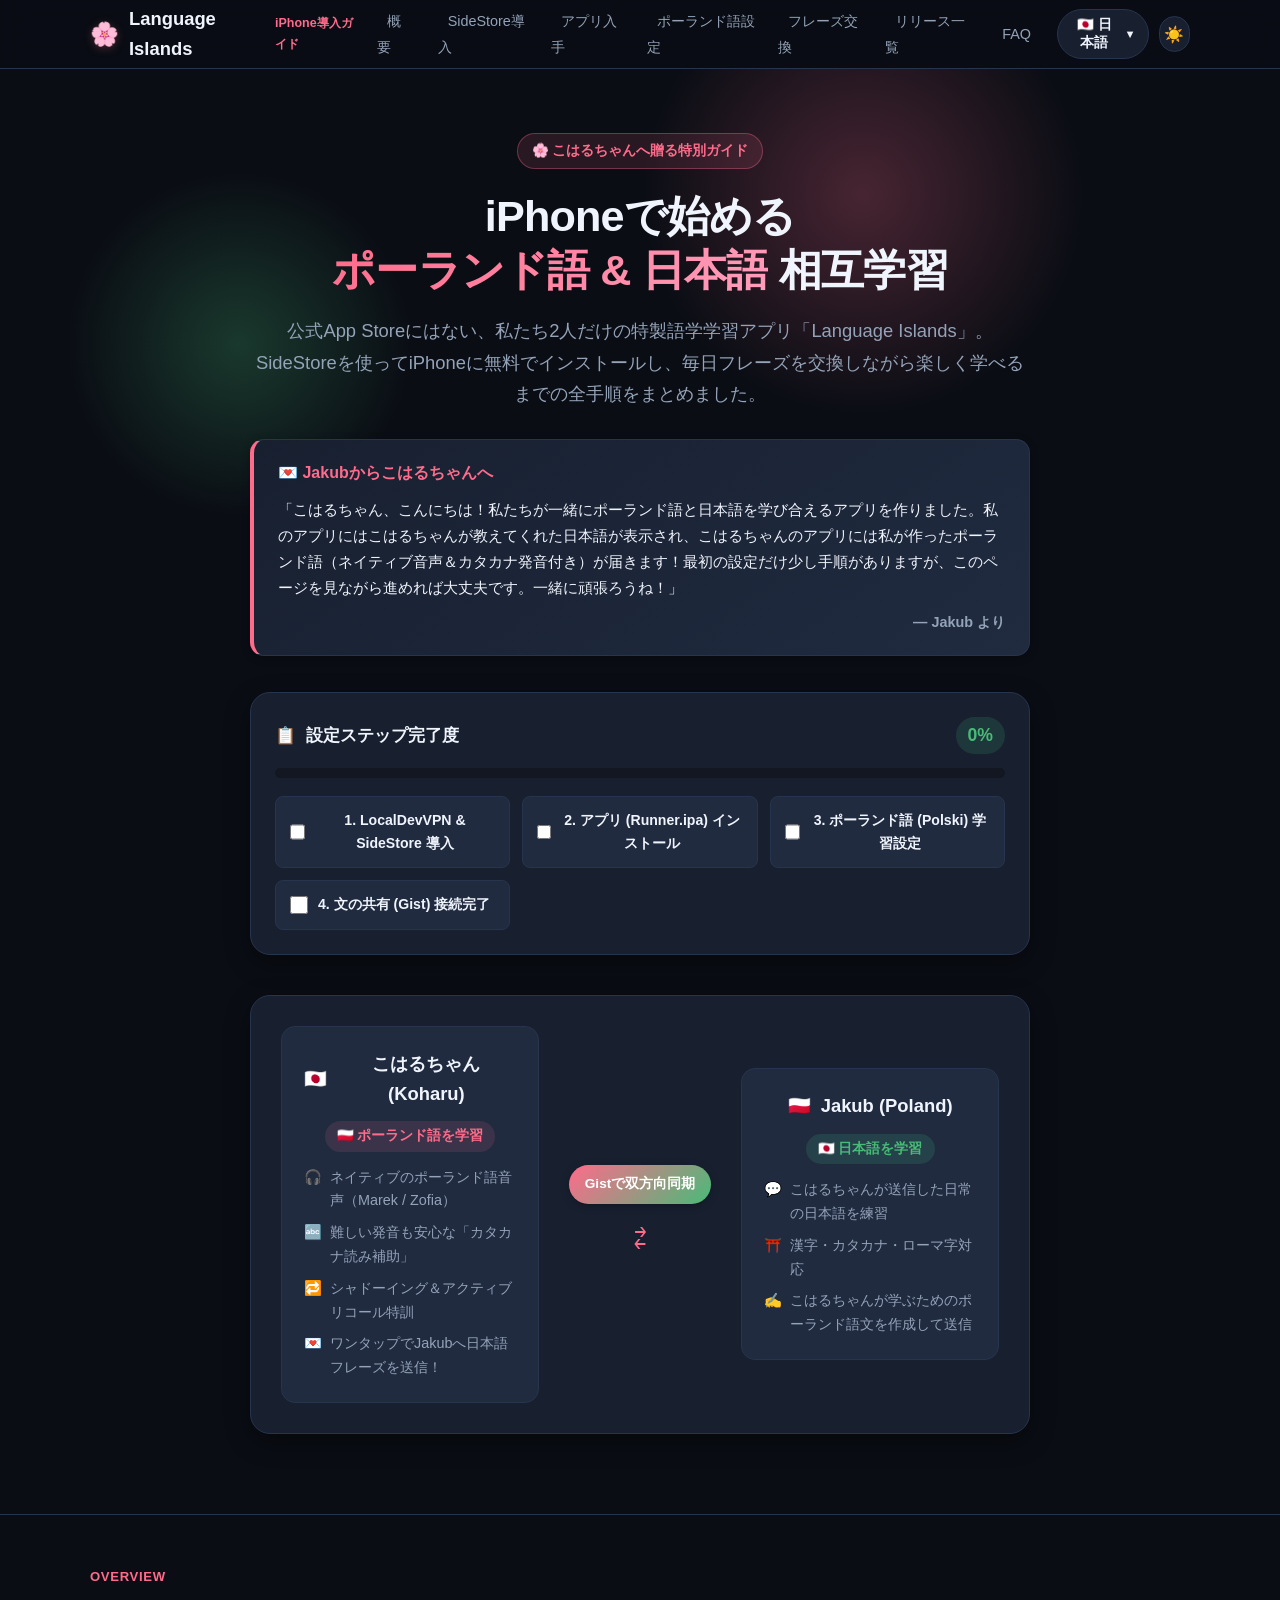
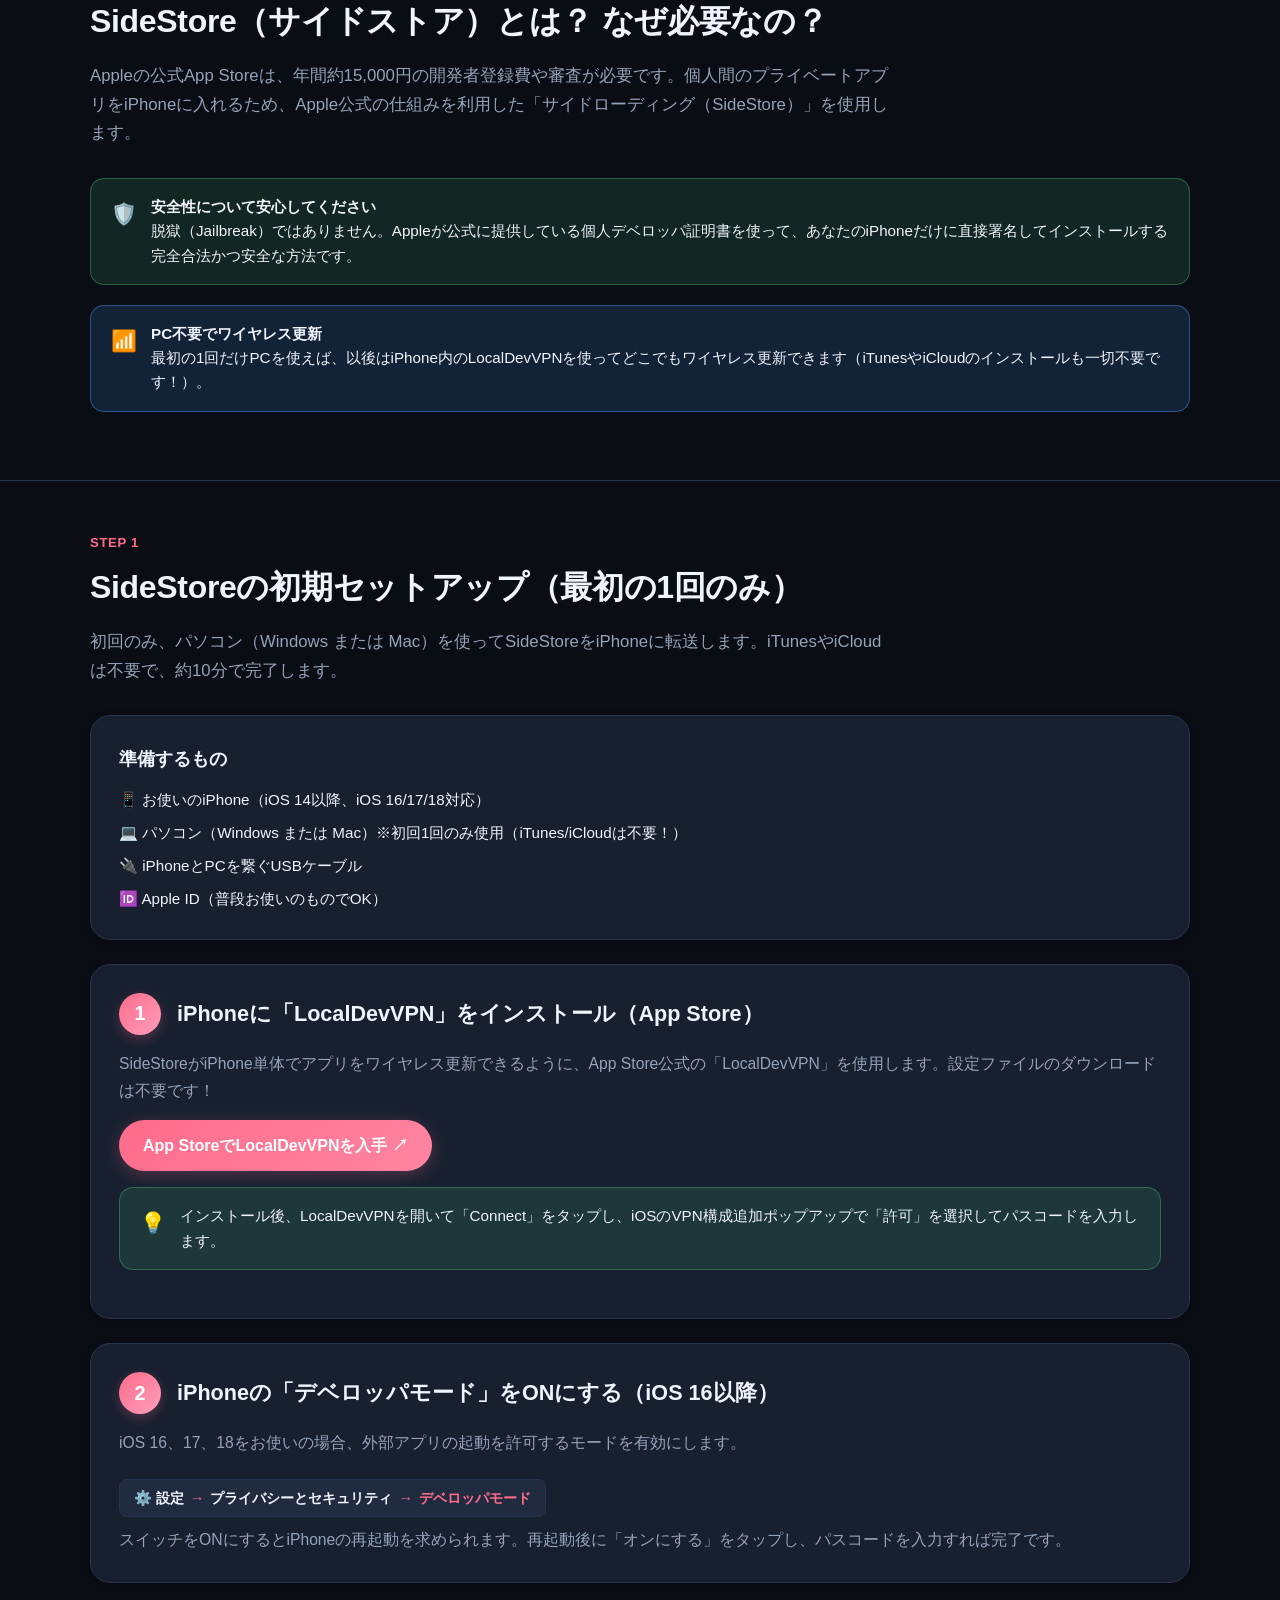
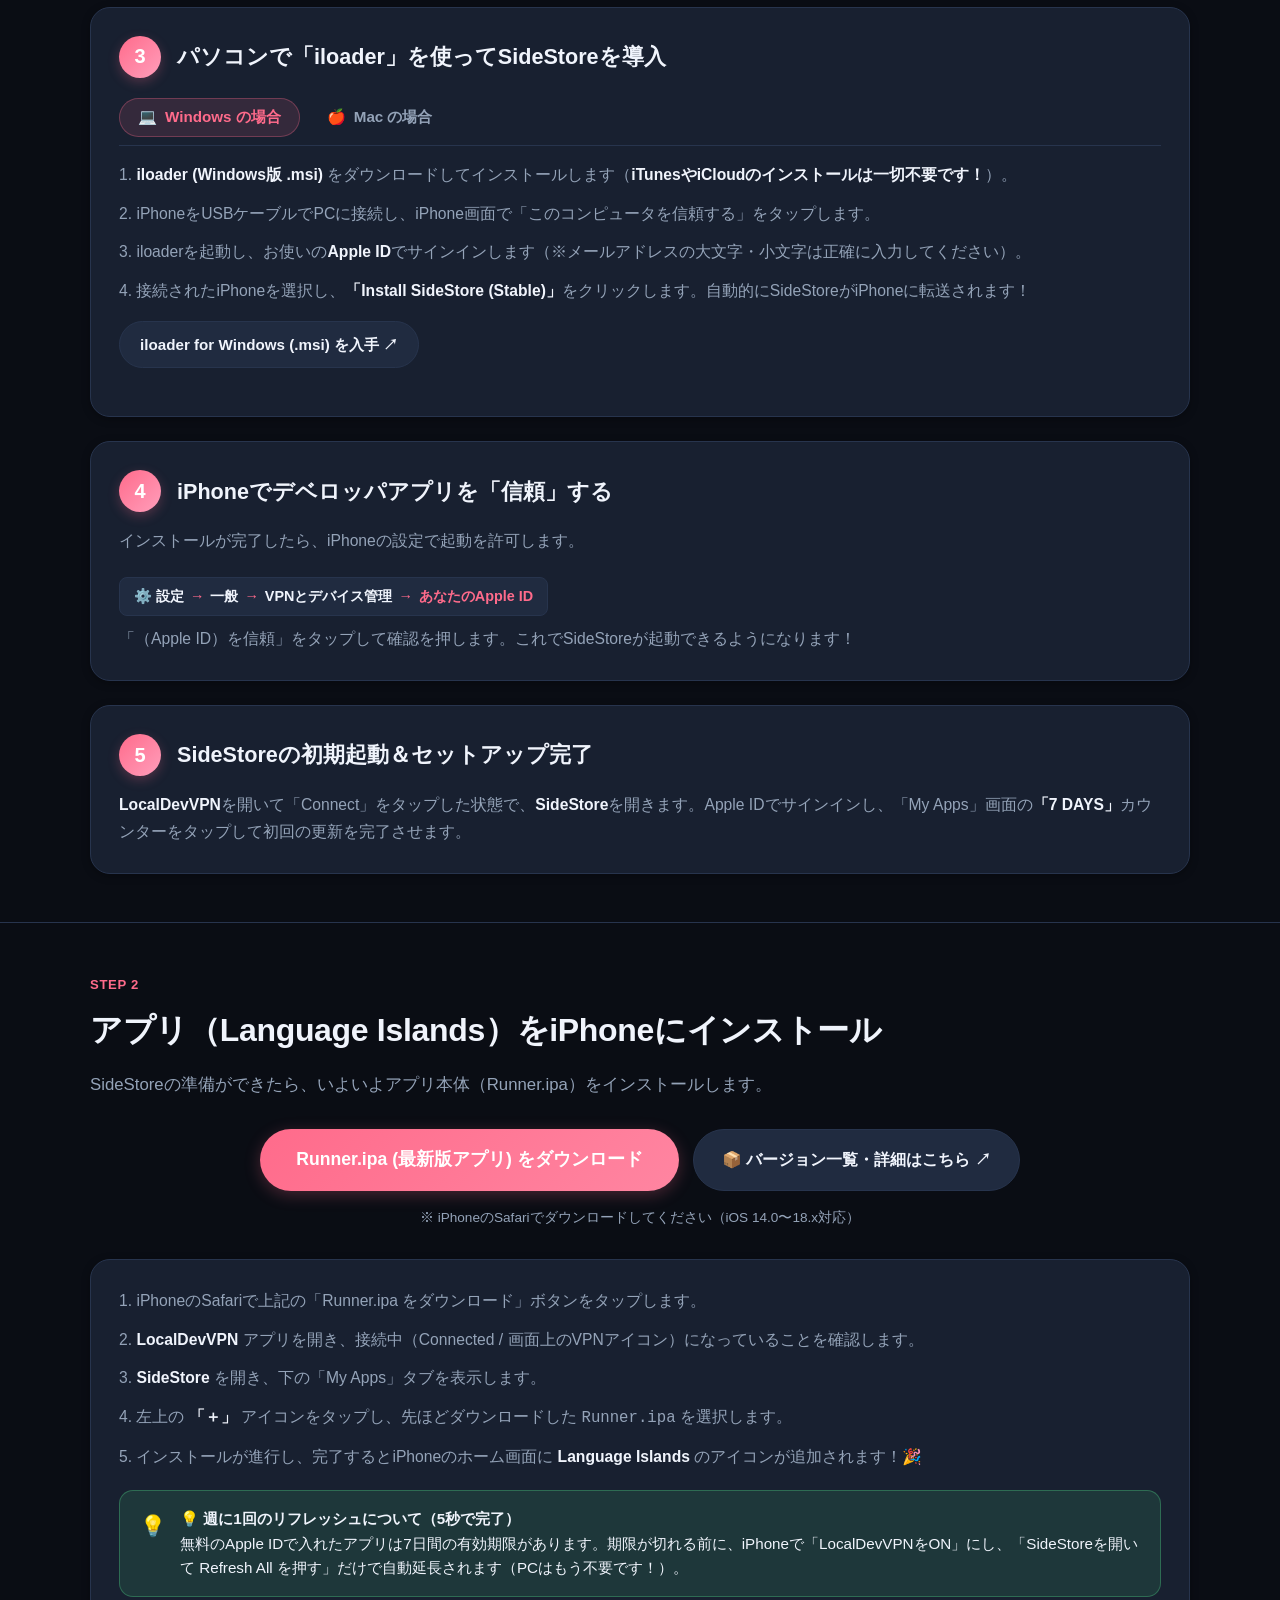
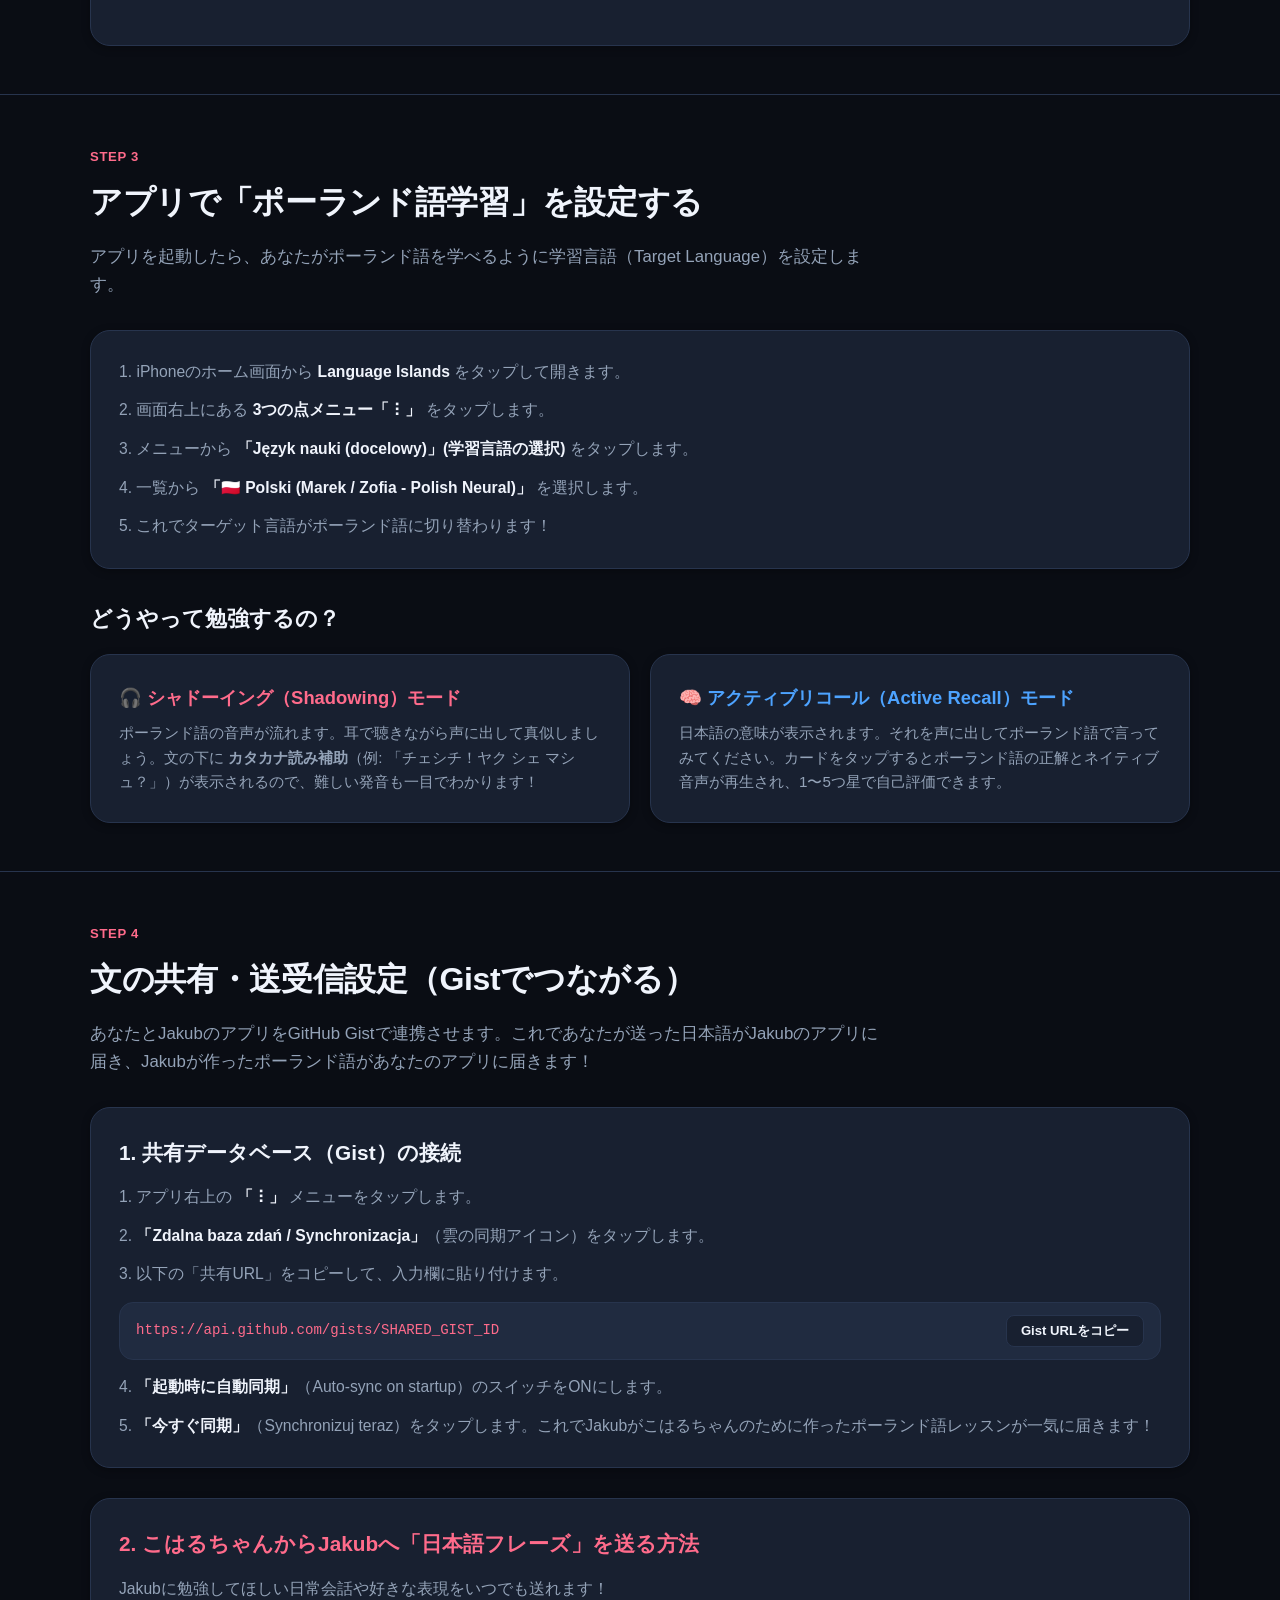
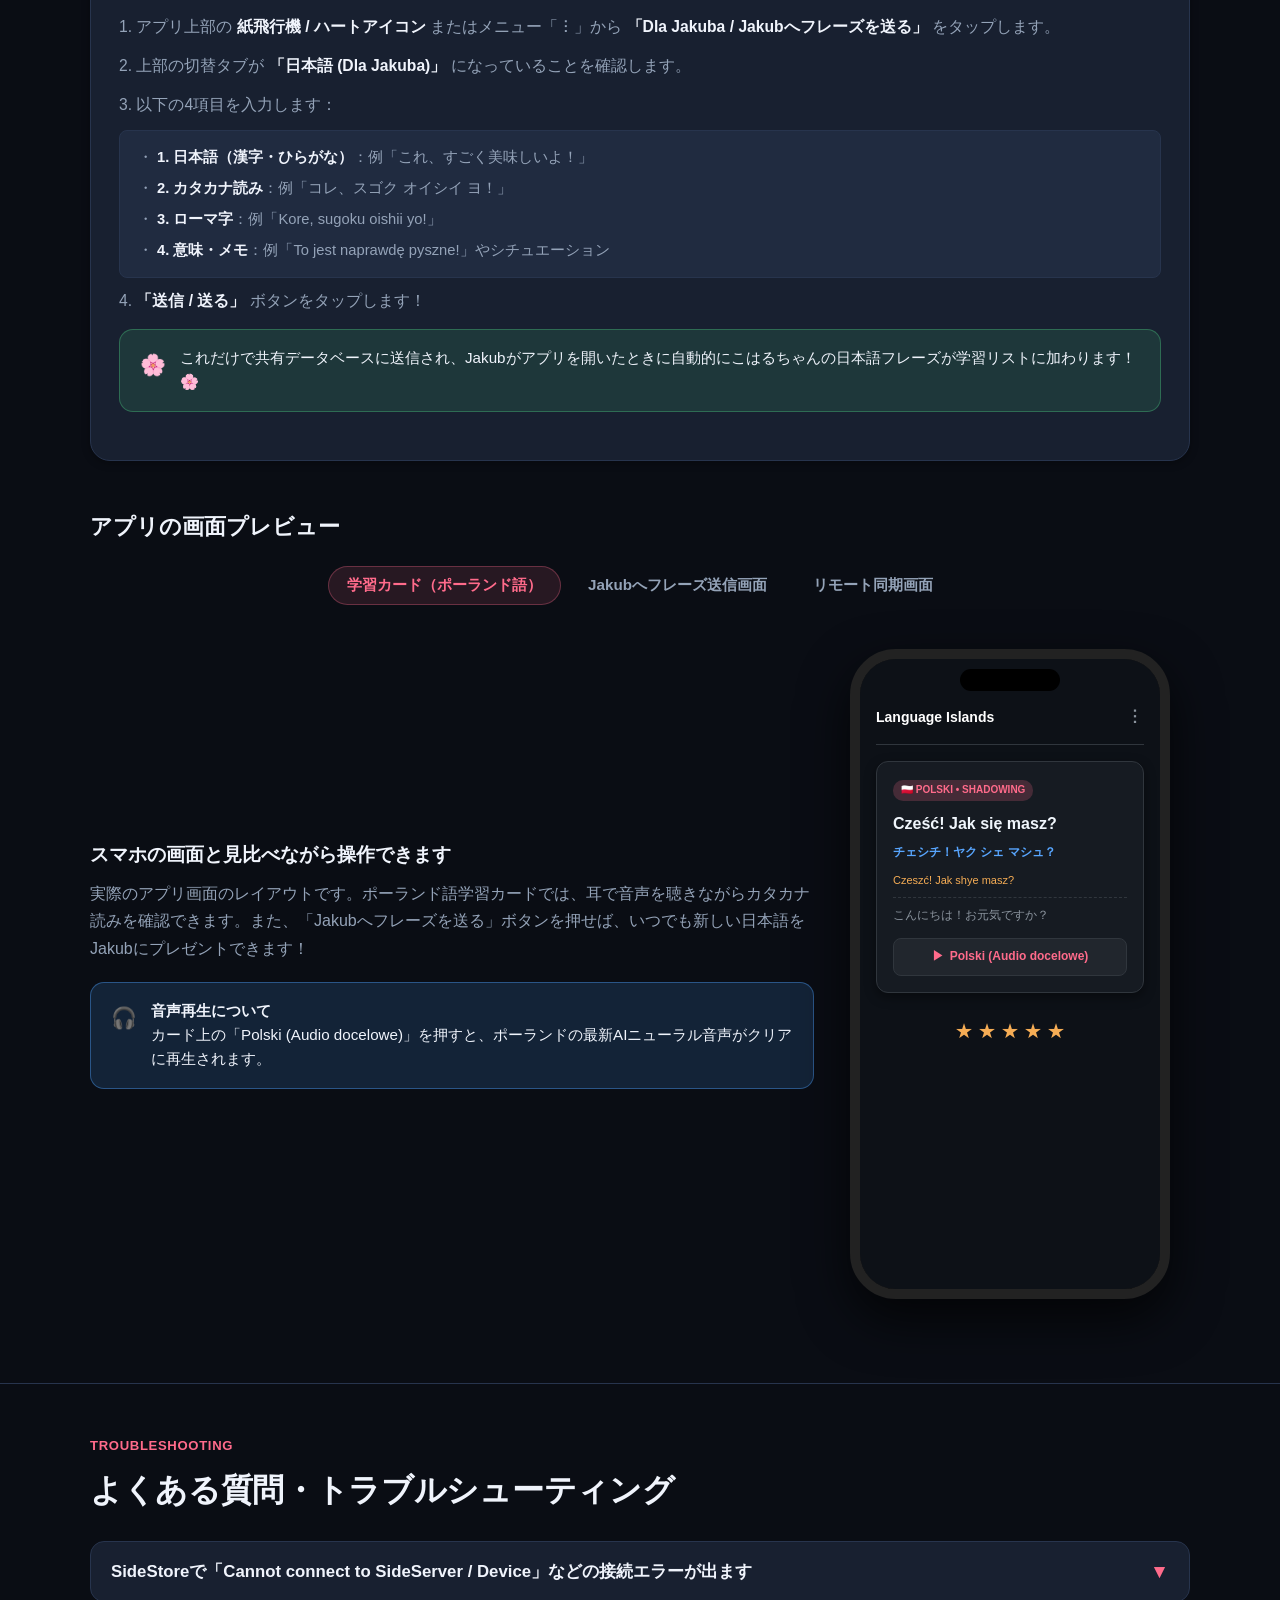
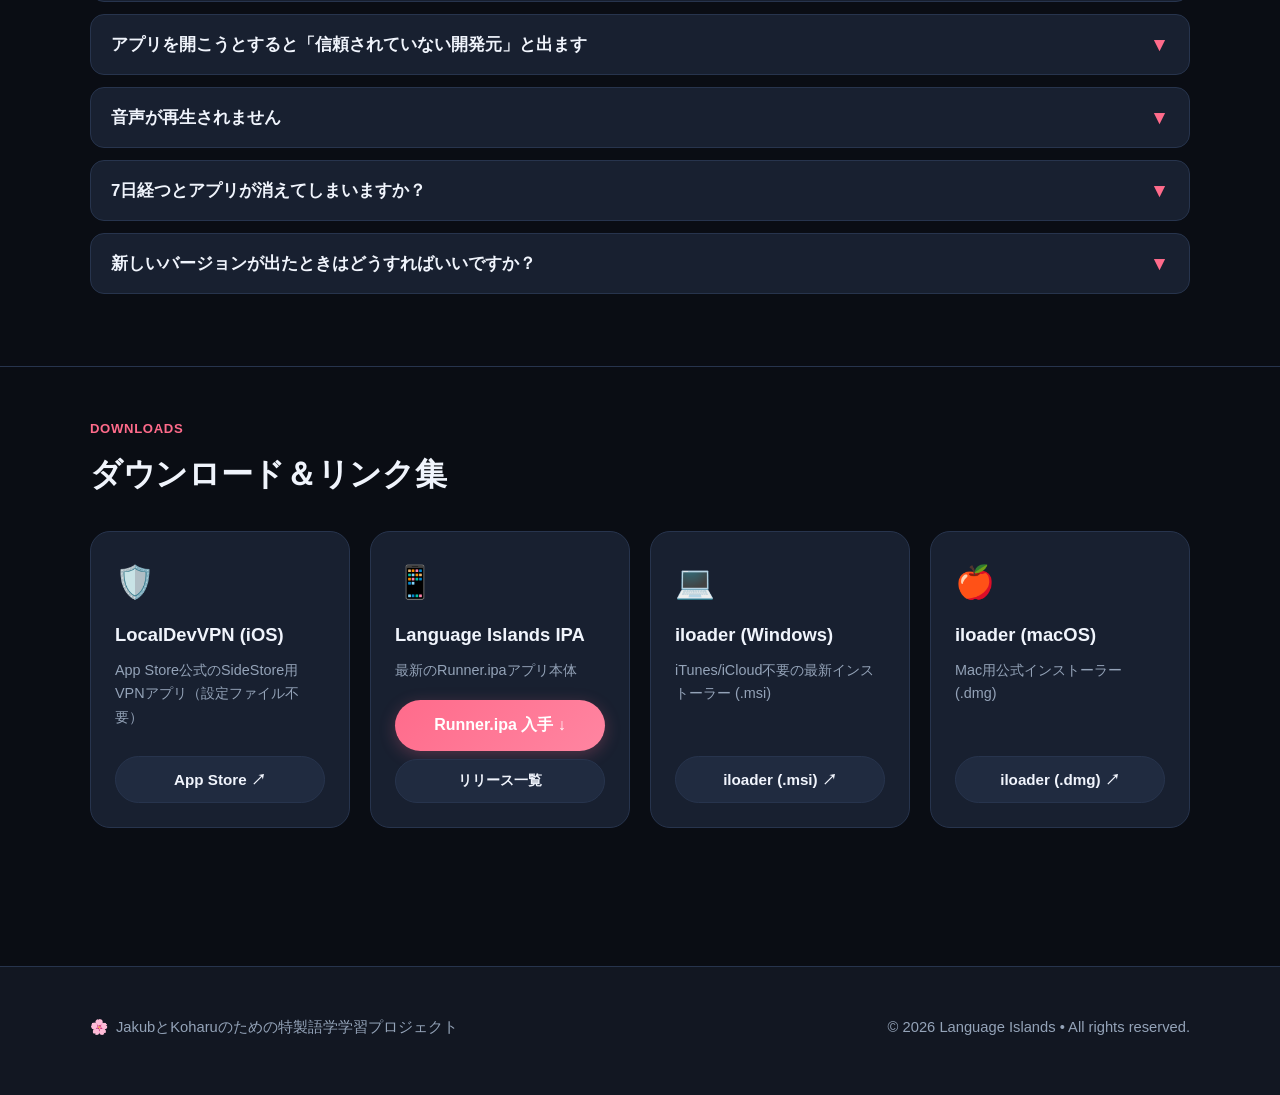
==== commit 9a9c39e6: "feat(docs): add releases.html and version download portal with direct IPA links" ====
--- a/docs/index.html
+++ b/docs/index.html
@@ -30,6 +30,7 @@
           <li><a href="#app-install" data-i18n="navAppInstall">アプリ入手</a></li>
           <li><a href="#polish-config" data-i18n="navPolishConfig">ポーランド語設定</a></li>
           <li><a href="#exchange" data-i18n="navExchange">フレーズ交換</a></li>
+          <li><a href="releases.html" data-i18n="navVersions">リリース一覧</a></li>
           <li><a href="#faq" data-i18n="navFaq">FAQ</a></li>
         </ul>
       </nav>
@@ -340,13 +341,18 @@
           SideStoreの準備ができたら、いよいよアプリ本体（Runner.ipa）をインストールします。
         </p>
 
-        <!-- Direct Download Button for IPA -->
+        <!-- Direct Download Button for IPA & Version Portal -->
         <div style="text-align: center; margin: 30px 0;">
-          <a href="https://github.com/Sliskislimak/language_islands_app/releases/latest" target="_blank" rel="noopener" class="btn-primary" style="font-size: 1.1rem; padding: 16px 36px;" data-i18n="downloadIpaBtn">
-            Runner.ipa (最新版アプリ) をダウンロード ↓
-          </a>
-          <p style="font-size: 0.85rem; color: var(--text-muted); margin-top: 8px;">
-            ※ iPhoneのSafariでダウンロードしてください
+          <div class="btn-group" style="justify-content: center; gap: 14px; flex-wrap: wrap;">
+            <a href="https://github.com/Sliskislimak/language_islands_app/releases/download/v1.0.0/Runner.ipa" download="Runner.ipa" class="btn-primary" style="font-size: 1.1rem; padding: 16px 36px;" data-i18n="downloadIpaBtn">
+              Runner.ipa (最新版アプリ) をダウンロード ↓
+            </a>
+            <a href="releases.html" class="btn-secondary" style="font-size: 1rem; padding: 16px 28px;" data-i18n="viewAllVersionsBtn">
+              📦 バージョン一覧・詳細はこちら ↗
+            </a>
+          </div>
+          <p style="font-size: 0.85rem; color: var(--text-muted); margin-top: 10px;">
+            ※ iPhoneのSafariでダウンロードしてください（iOS 14.0〜18.x対応）
           </p>
         </div>
 
@@ -682,11 +688,16 @@
             <div>
               <div class="resource-icon">📱</div>
               <div class="resource-title" data-i18n="resAppTitle">Language Islands IPA</div>
-              <div class="resource-desc" data-i18n="resAppDesc">最新のRunner.ipaアプリ本体</div>
-            </div>
-            <a href="https://github.com/Sliskislimak/language_islands_app/releases/latest" target="_blank" rel="noopener" class="btn-primary">
-              Runner.ipa 入手 ↓
-            </a>
+              <div class="resource-desc" data-i18n="resAppDesc">最新のRunner.ipaアプリ本体 (v1.0.0)</div>
+            </div>
+            <div style="display: flex; flex-direction: column; gap: 8px;">
+              <a href="https://github.com/Sliskislimak/language_islands_app/releases/download/v1.0.0/Runner.ipa" download="Runner.ipa" class="btn-primary" style="text-align: center;">
+                Runner.ipa 入手 ↓
+              </a>
+              <a href="releases.html" class="btn-secondary" style="text-align: center; font-size: 0.85rem;" data-i18n="navVersions">
+                リリース一覧 ↗
+              </a>
+            </div>
           </div>
 
           <!-- iloader Windows -->
--- a/docs/styles.css
+++ b/docs/styles.css
@@ -1297,3 +1297,179 @@
     font-size: 1.6rem;
   }
 }
+
+/* ==========================================================================
+   Releases & Version Downloads Page
+   ========================================================================== */
+
+.release-card-featured {
+  background-color: var(--bg-surface);
+  border: 2px solid var(--sakura);
+  border-radius: var(--radius-lg);
+  padding: 32px;
+  position: relative;
+  box-shadow: 0 12px 36px var(--sakura-glow);
+  margin-bottom: 32px;
+}
+
+.release-card-header {
+  display: flex;
+  justify-content: space-between;
+  align-items: flex-start;
+  flex-wrap: wrap;
+  gap: 16px;
+  margin-bottom: 24px;
+  border-bottom: 1px solid var(--border-color);
+  padding-bottom: 20px;
+}
+
+.release-version-title {
+  font-size: 1.85rem;
+  font-weight: 800;
+  color: var(--text-main);
+  display: flex;
+  align-items: center;
+  gap: 12px;
+  letter-spacing: -0.02em;
+}
+
+.release-date-sub {
+  font-size: 0.9rem;
+  color: var(--text-muted);
+  margin-top: 4px;
+}
+
+.release-badge-pill {
+  display: inline-flex;
+  align-items: center;
+  gap: 6px;
+  padding: 6px 14px;
+  border-radius: var(--radius-full);
+  font-size: 0.85rem;
+  font-weight: 700;
+  background-color: var(--sakura-bg);
+  color: var(--sakura);
+  border: 1px solid var(--sakura);
+}
+
+.release-badge-pill.matcha {
+  background-color: var(--matcha-bg);
+  color: var(--matcha);
+  border-color: var(--matcha);
+}
+
+.release-badge-pill.muted {
+  background-color: var(--bg-surface-elevated);
+  color: var(--text-muted);
+  border-color: var(--border-color);
+}
+
+.specs-grid {
+  display: grid;
+  grid-template-columns: repeat(auto-fit, minmax(200px, 1fr));
+  gap: 14px;
+  margin: 20px 0;
+  background-color: var(--bg-surface-elevated);
+  border-radius: var(--radius-md);
+  padding: 18px;
+  border: 1px solid var(--border-color);
+}
+
+.spec-item {
+  display: flex;
+  flex-direction: column;
+  gap: 4px;
+}
+
+.spec-label {
+  font-size: 0.75rem;
+  text-transform: uppercase;
+  letter-spacing: 0.05em;
+  color: var(--text-faint);
+  font-weight: 700;
+}
+
+.spec-val {
+  font-size: 0.95rem;
+  color: var(--text-main);
+  font-weight: 600;
+}
+
+.changelog-box {
+  background: var(--bg-surface-elevated);
+  border: 1px solid var(--border-color);
+  border-radius: var(--radius-md);
+  padding: 24px;
+  margin: 24px 0;
+}
+
+.changelog-box h4 {
+  font-size: 1.1rem;
+  margin-bottom: 14px;
+  color: var(--sakura);
+  display: flex;
+  align-items: center;
+  gap: 8px;
+}
+
+.changelog-box ul {
+  list-style: none;
+  display: flex;
+  flex-direction: column;
+  gap: 12px;
+}
+
+.changelog-box li {
+  font-size: 0.95rem;
+  line-height: 1.5;
+  padding-left: 24px;
+  position: relative;
+}
+
+.changelog-box li::before {
+  content: "🌸";
+  position: absolute;
+  left: 0;
+  font-size: 0.95rem;
+  top: 1px;
+}
+
+.archive-card {
+  background-color: var(--bg-surface);
+  border: 1px solid var(--border-color);
+  border-radius: var(--radius-md);
+  padding: 24px;
+  margin-bottom: 16px;
+  display: flex;
+  justify-content: space-between;
+  align-items: center;
+  flex-wrap: wrap;
+  gap: 16px;
+  transition: transform var(--transition-fast), border-color var(--transition-fast);
+}
+
+.archive-card:hover {
+  transform: translateY(-2px);
+  border-color: var(--border-hover);
+}
+
+.archive-info h4 {
+  font-size: 1.2rem;
+  font-weight: 700;
+  display: flex;
+  align-items: center;
+  gap: 10px;
+}
+
+.archive-date {
+  font-size: 0.85rem;
+  color: var(--text-muted);
+  margin-top: 4px;
+}
+
+.archive-desc {
+  font-size: 0.9rem;
+  color: var(--text-muted);
+  margin-top: 6px;
+}
+
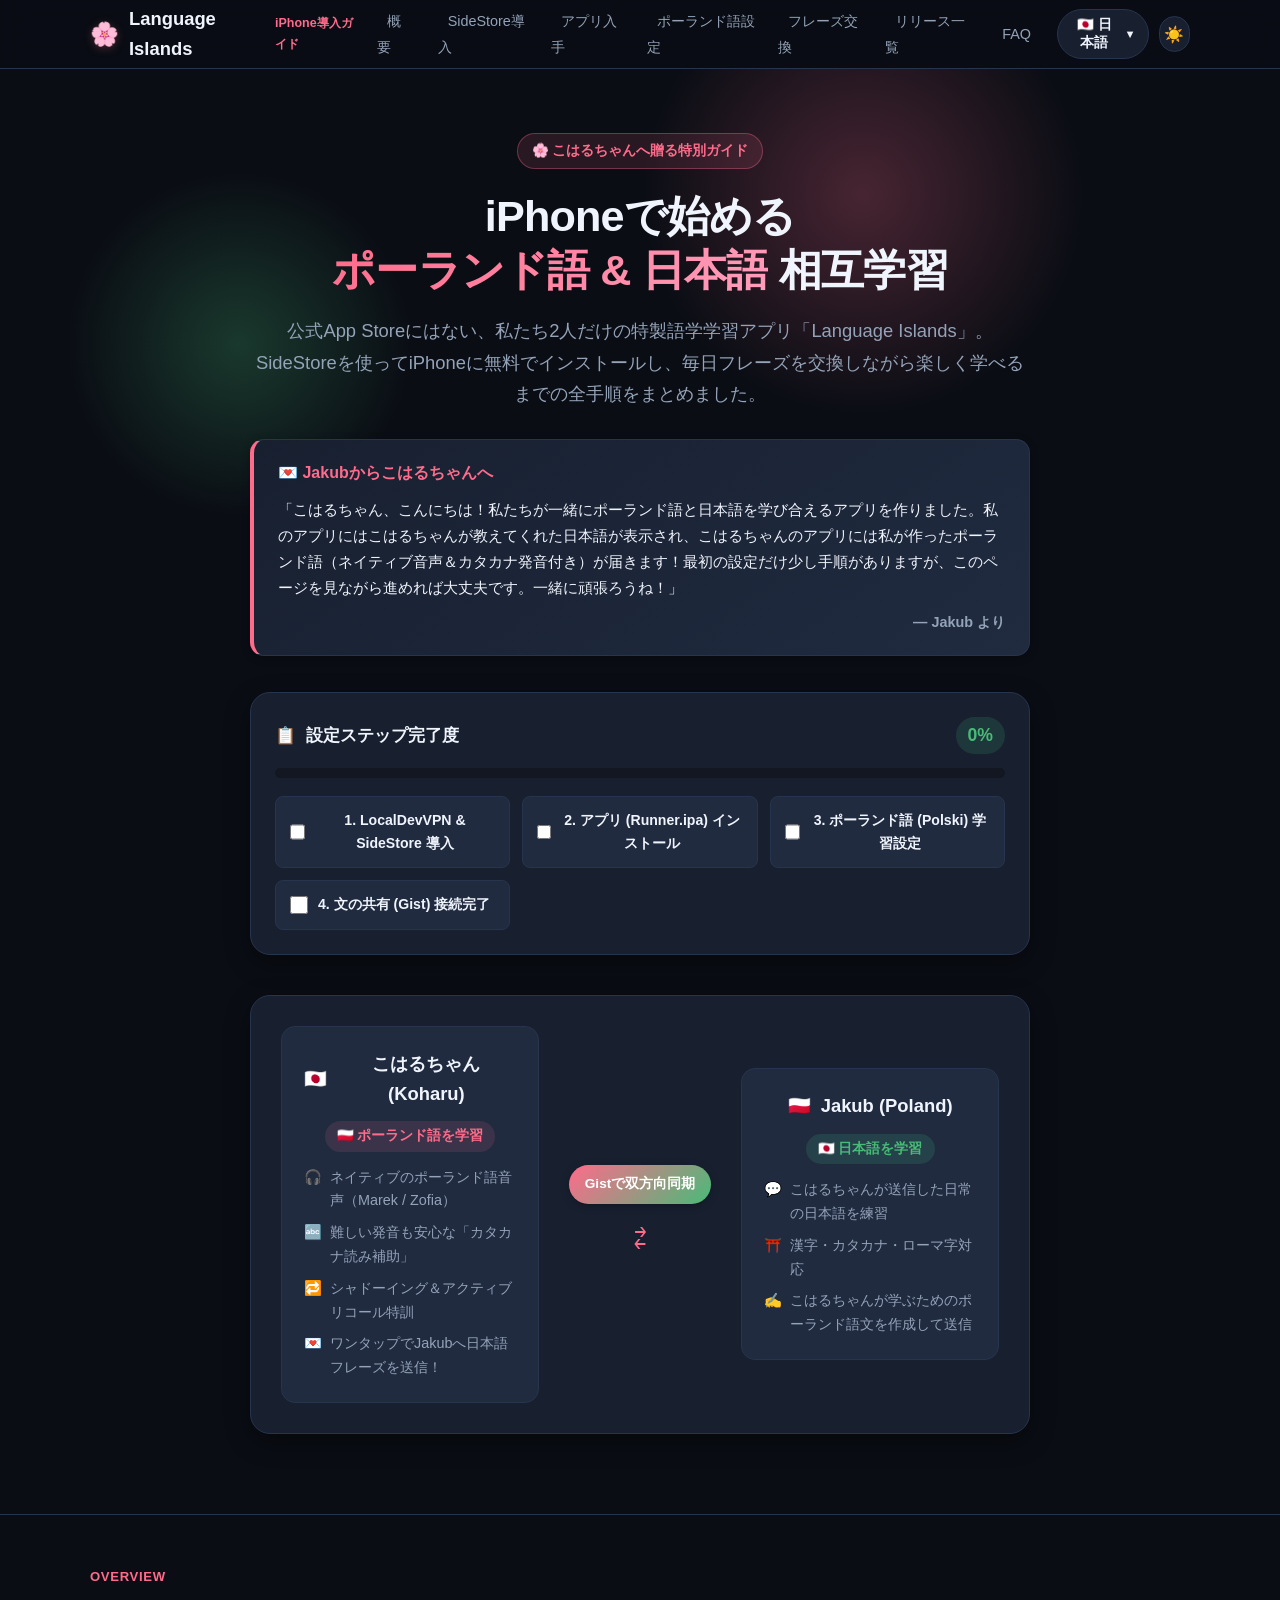
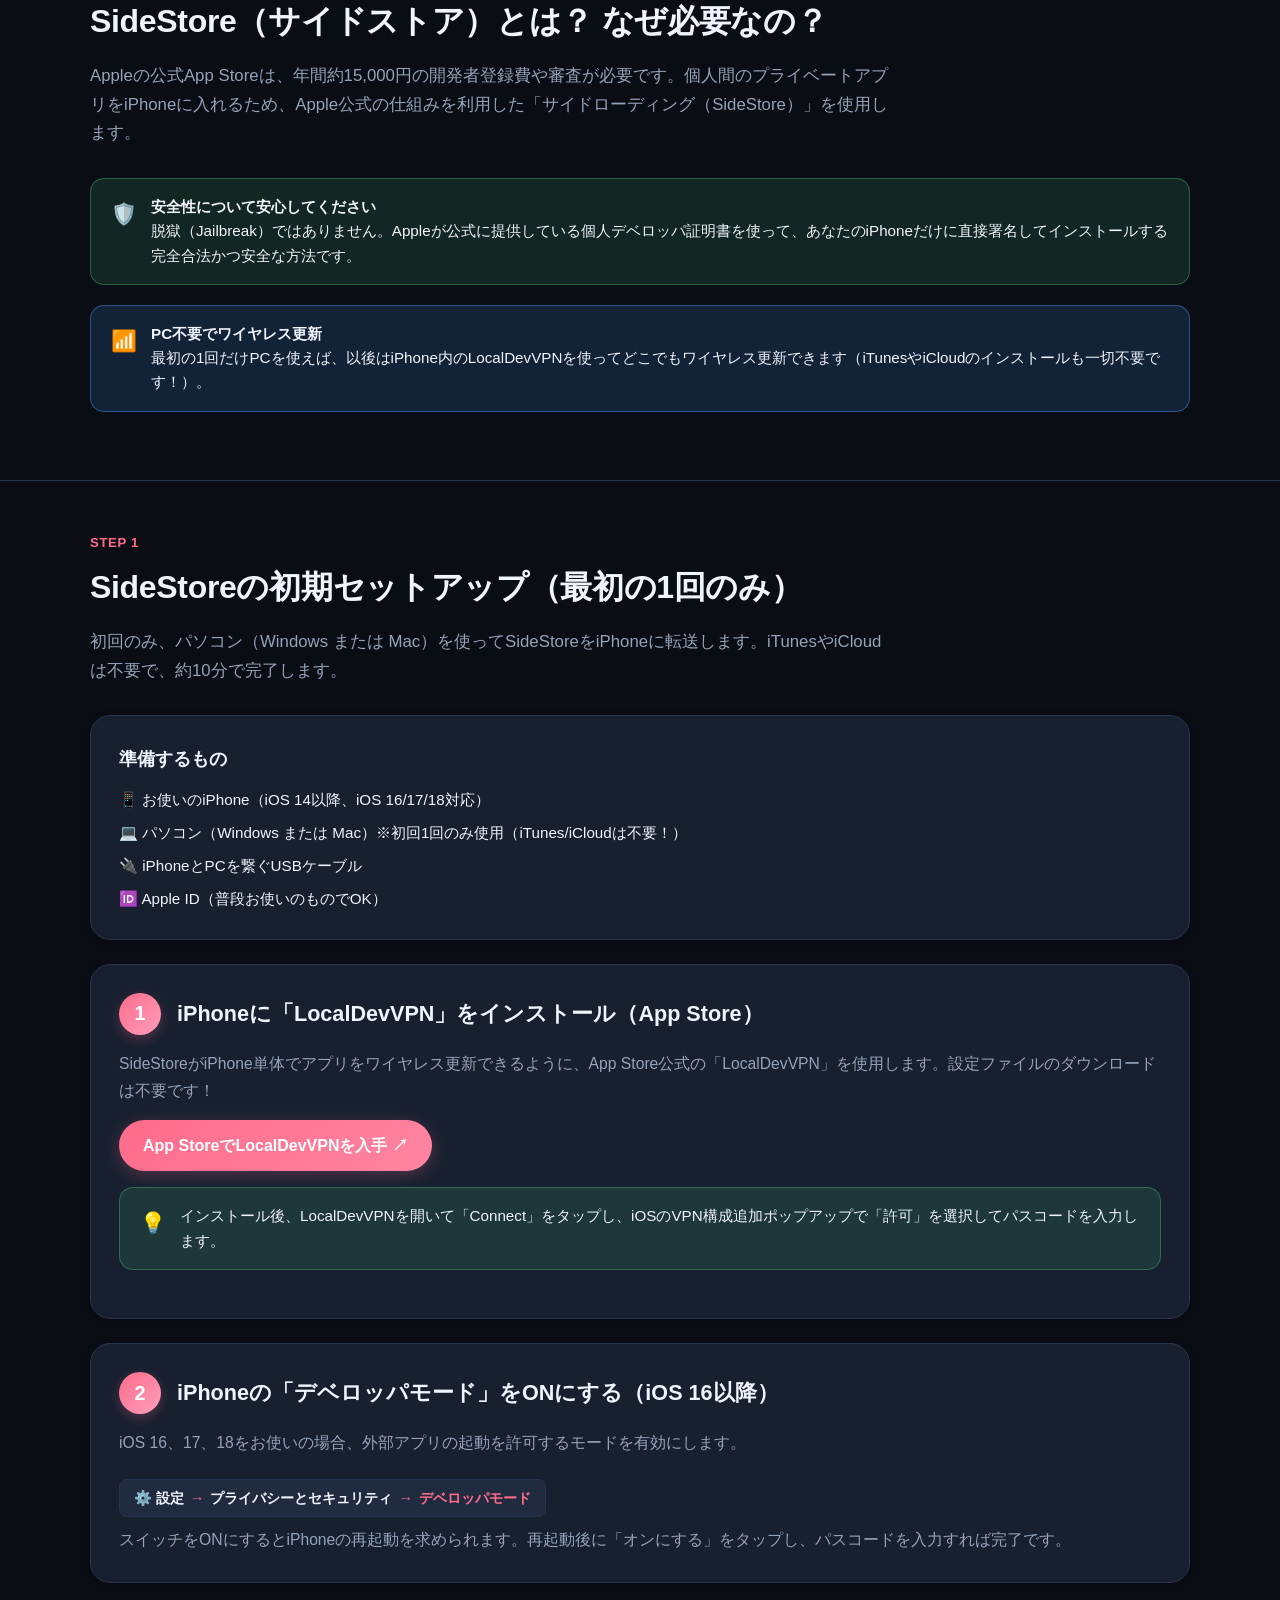
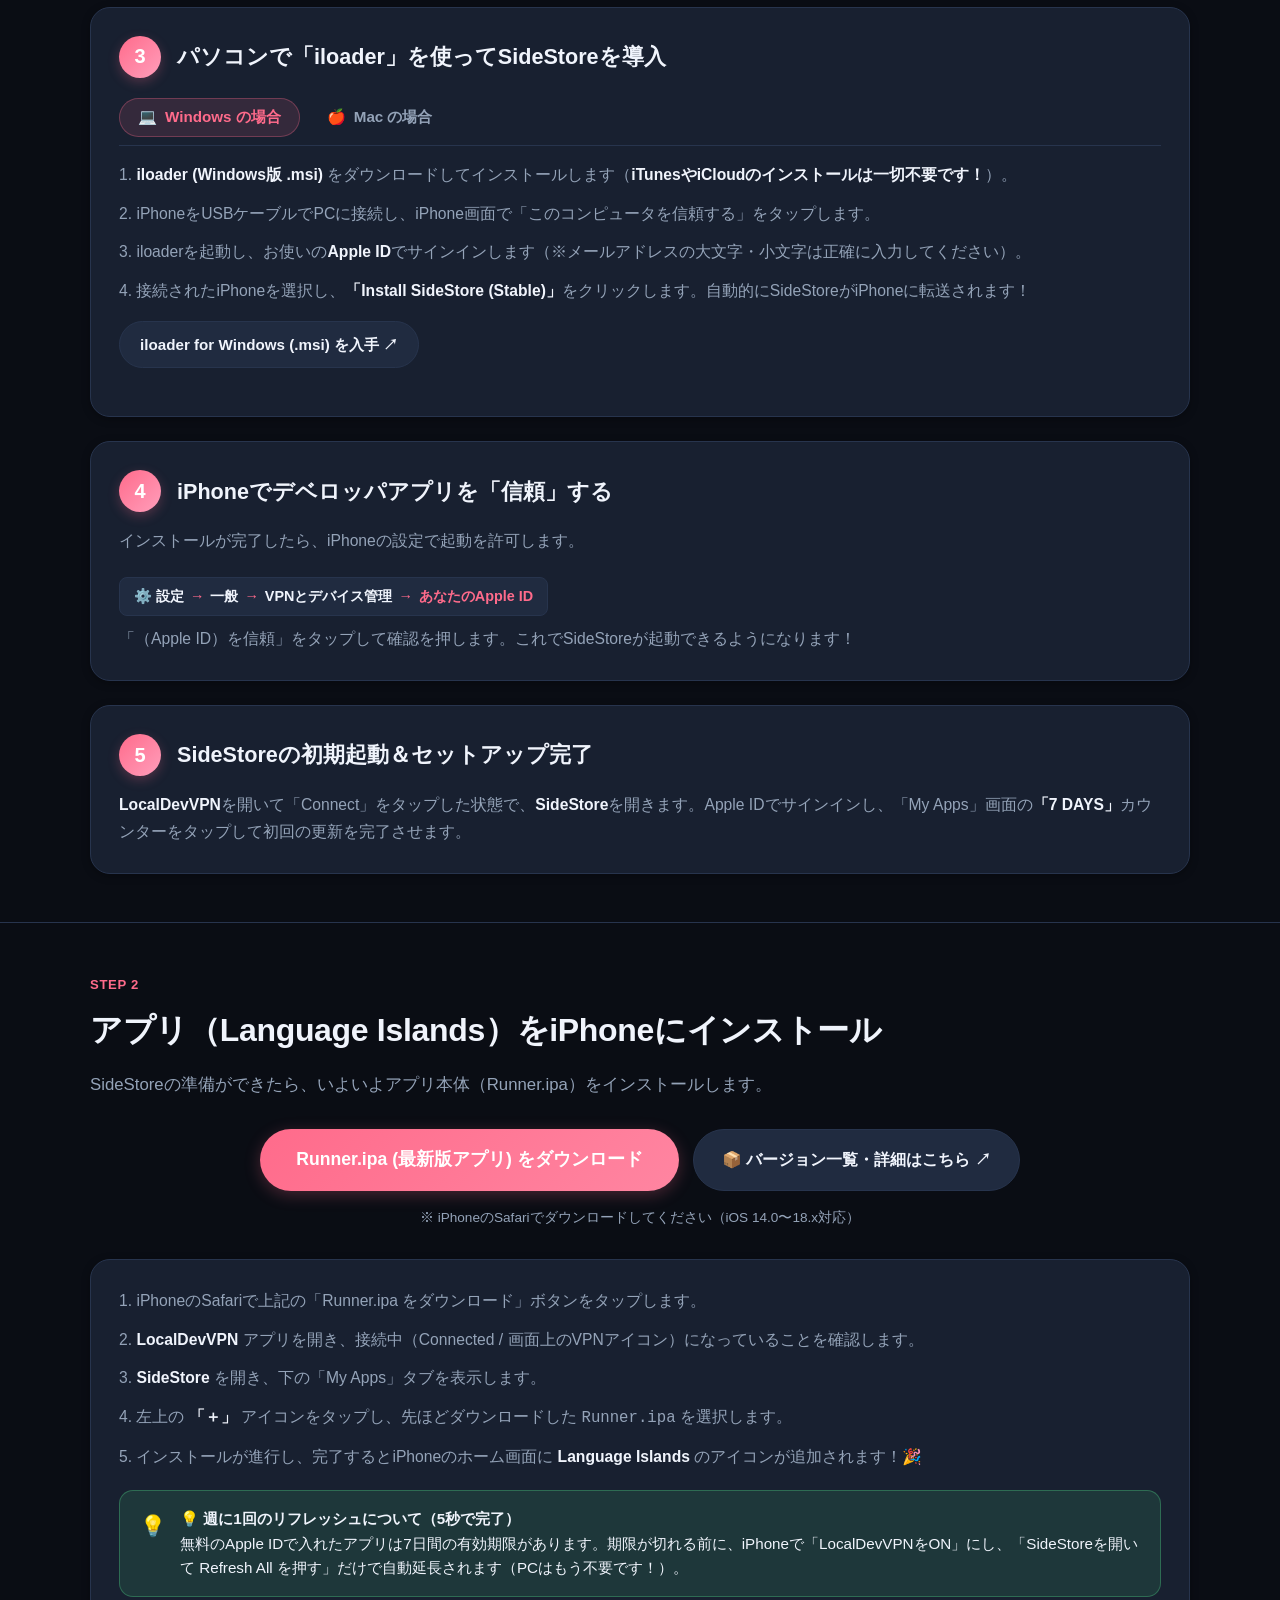
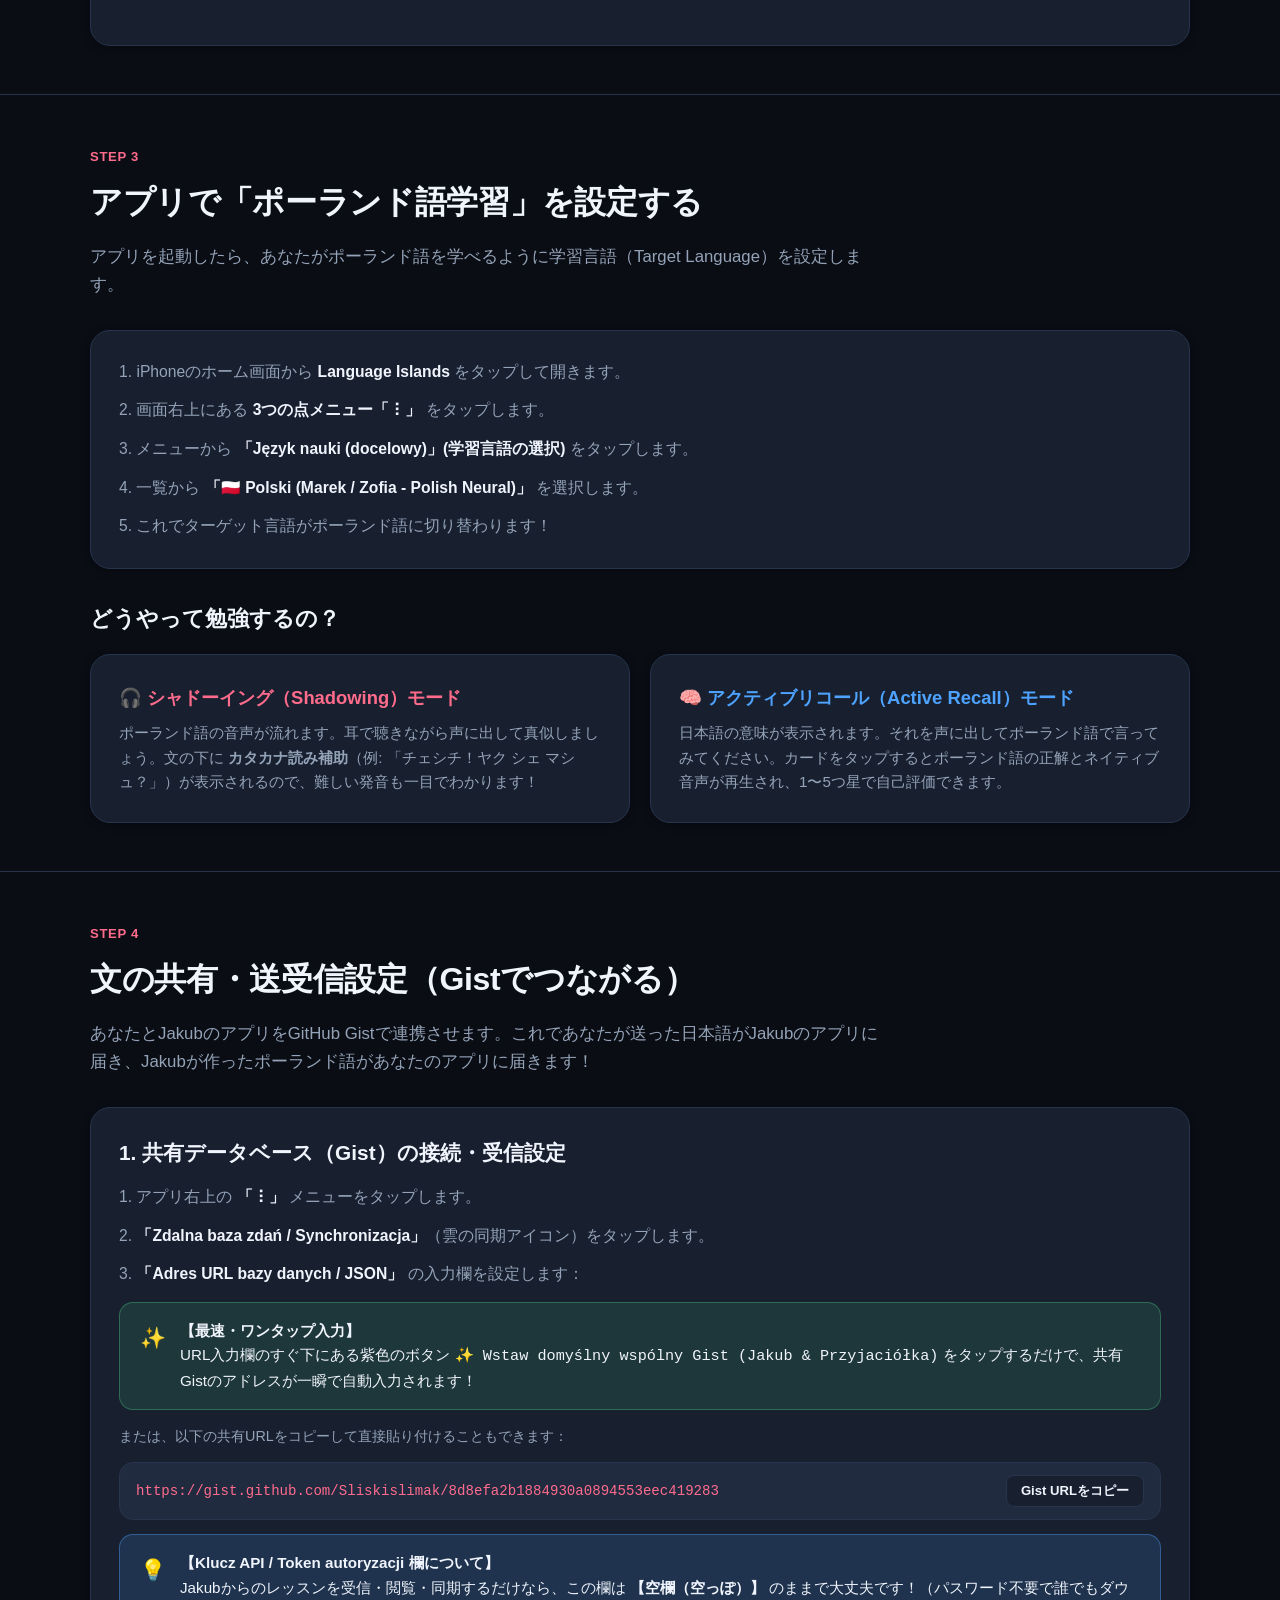
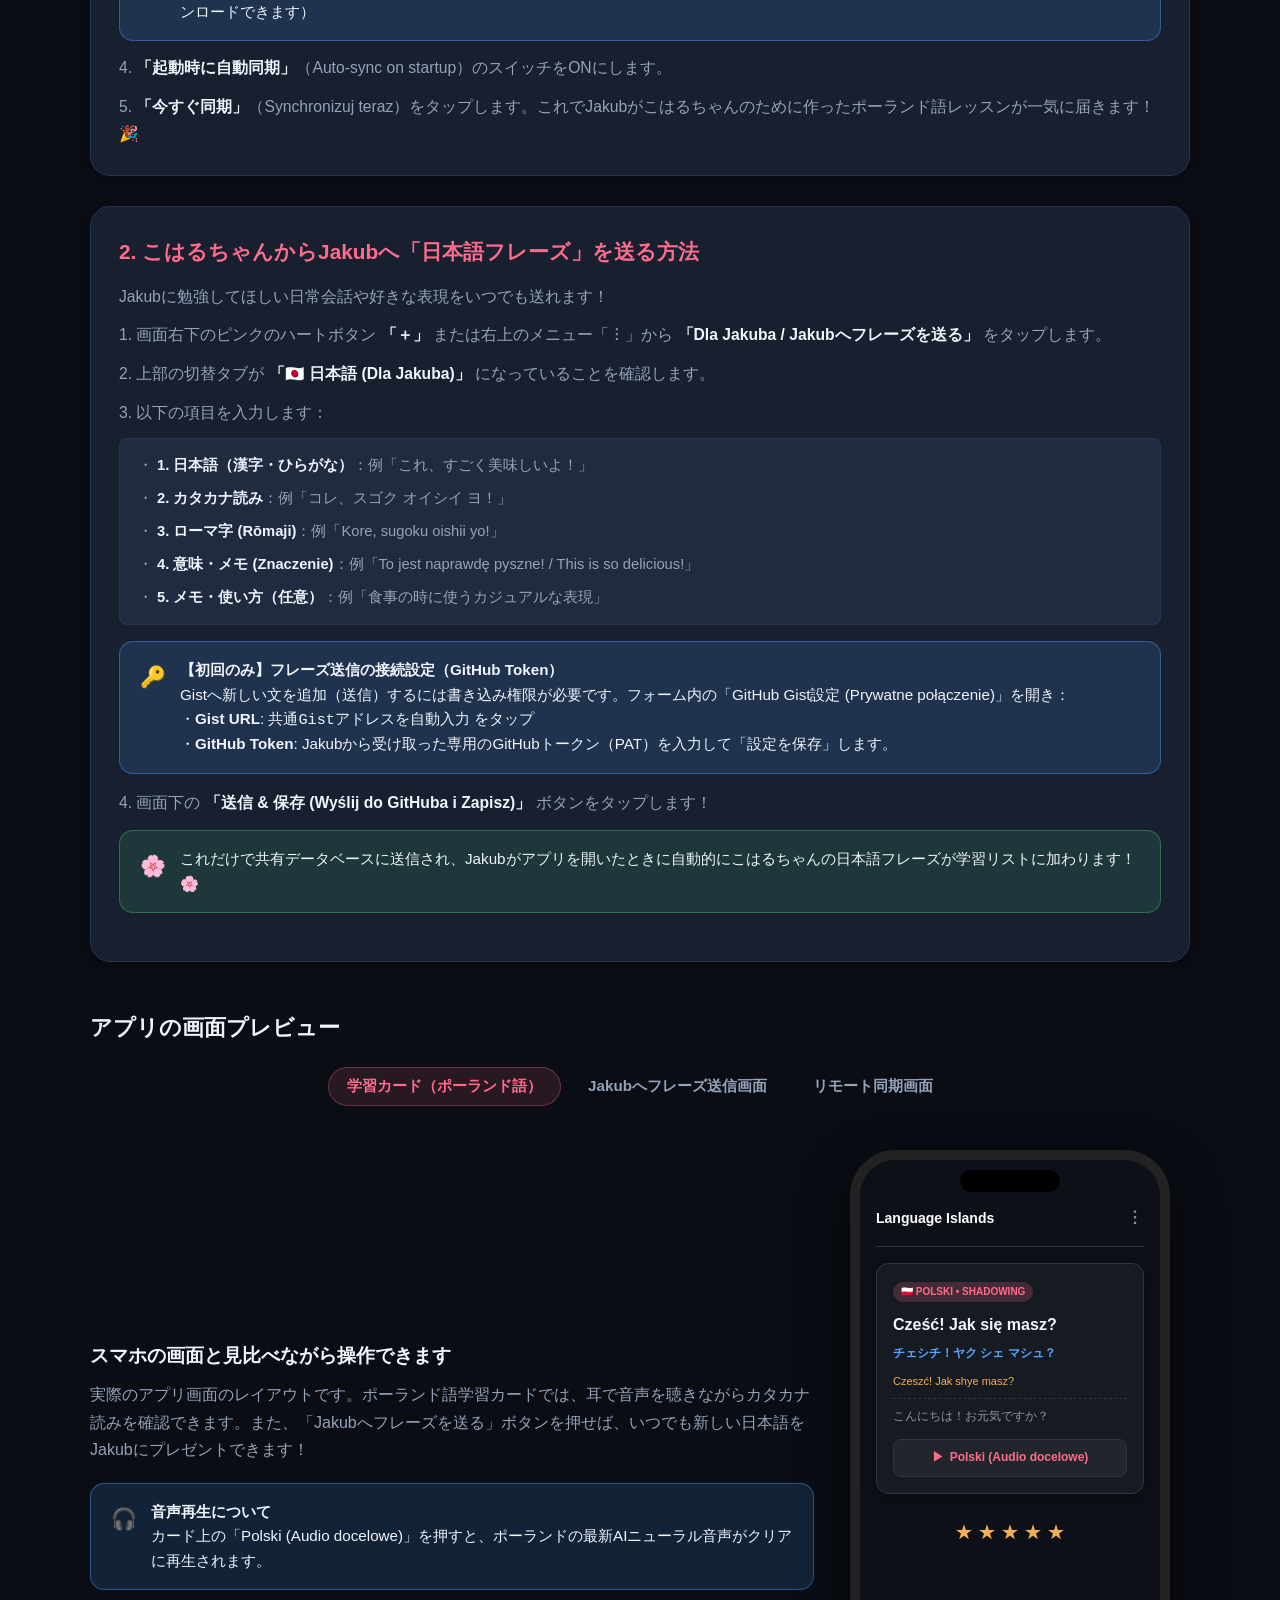
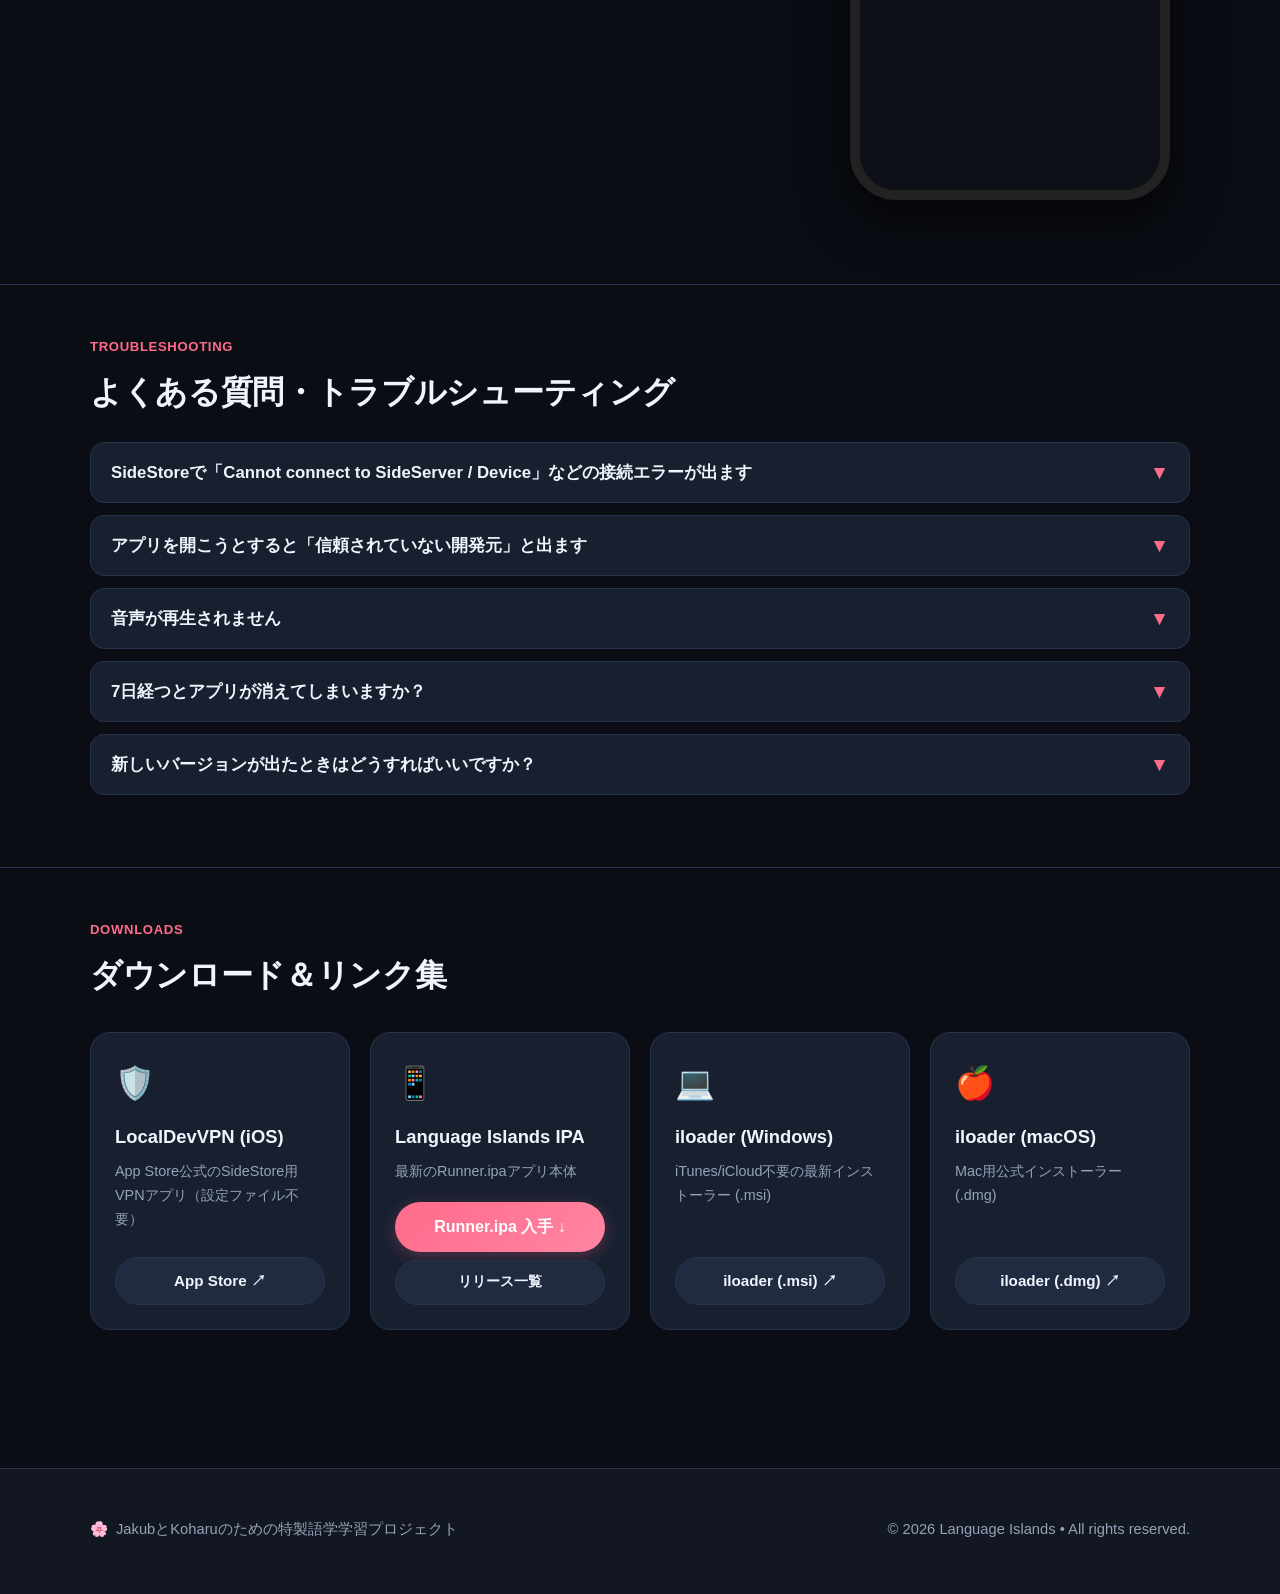
==== commit 3c48238d: "docs: sync updated website tutorial files with shared Gist instructions" ====
--- a/docs/index.html
+++ b/docs/index.html
@@ -429,21 +429,39 @@
 
         <!-- Subsection 1: Connect Gist -->
         <div class="step-card" style="margin-bottom: 30px;">
-          <h3 style="font-size: 1.3rem; margin-bottom: 14px;" data-i18n="syncSetupTitle">1. 共有データベース（Gist）の接続</h3>
+          <h3 style="font-size: 1.3rem; margin-bottom: 14px;" data-i18n="syncSetupTitle">1. 共有データベース（Gist）の接続・受信設定</h3>
           <div class="step-card-body">
             <p data-i18n="syncStep1">1. アプリ右上の <strong>「︙」</strong> メニューをタップします。</p>
             <p data-i18n="syncStep2">2. <strong>「Zdalna baza zdań / Synchronizacja」</strong>（雲の同期アイコン）をタップします。</p>
-            <p data-i18n="syncStep3">3. 以下の「共有URL」をコピーして、入力欄に貼り付けます。</p>
+            <p data-i18n="syncStep3">3. <strong>「Adres URL bazy danych / JSON」</strong> の入力欄を設定します：</p>
+
+            <div class="callout callout-tip" style="margin: 14px 0;">
+              <div class="callout-icon">✨</div>
+              <div>
+                <strong data-i18n="syncQuickBtnTitle">【最速・ワンタップ入力】</strong><br>
+                <span data-i18n="syncQuickBtnDesc">URL入力欄のすぐ下にある紫色のボタン <code>✨ Wstaw domyślny wspólny Gist (Jakub & Przyjaciółka)</code> をタップするだけで、共有Gistのアドレスが一瞬で自動入力されます！</span>
+              </div>
+            </div>
+
+            <p data-i18n="syncManualHint" style="font-size: 0.9rem; color: var(--text-muted); margin-top: 10px;">または、以下の共有URLをコピーして直接貼り付けることもできます：</p>
 
             <div class="copy-box">
-              <span class="copy-text" id="gistUrlText">https://api.github.com/gists/SHARED_GIST_ID</span>
-              <button class="copy-btn" data-copy="https://api.github.com/gists/SHARED_GIST_ID" data-i18n="copyGistBtn">
+              <span class="copy-text" id="gistUrlText">https://gist.github.com/Sliskislimak/8d8efa2b1884930a0894553eec419283</span>
+              <button class="copy-btn" data-copy="https://gist.github.com/Sliskislimak/8d8efa2b1884930a0894553eec419283" data-i18n="copyGistBtn">
                 Gist URLをコピー
               </button>
             </div>
 
+            <div class="callout callout-note" style="margin: 14px 0;">
+              <div class="callout-icon">💡</div>
+              <div>
+                <strong data-i18n="syncApiKeyHintTitle">【Klucz API / Token autoryzacji 欄について】</strong><br>
+                <span data-i18n="syncApiKeyHint">Jakubからのレッスンを受信・閲覧・同期するだけなら、この欄は <strong>【空欄（空っぽ）】</strong> のままで大丈夫です！（パスワード不要で誰でもダウンロードできます）</span>
+              </div>
+            </div>
+
             <p data-i18n="syncStep4">4. <strong>「起動時に自動同期」</strong>（Auto-sync on startup）のスイッチをONにします。</p>
-            <p data-i18n="syncStep5">5. <strong>「今すぐ同期」</strong>（Synchronizuj teraz）をタップします。これでJakubが作ったポーランド語レッスンが一気に届きます！</p>
+            <p data-i18n="syncStep5">5. <strong>「今すぐ同期」</strong>（Synchronizuj teraz）をタップします。これでJakubが作ったポーランド語レッスンが一気に届きます！🎉</p>
           </div>
         </div>
 
@@ -454,18 +472,30 @@
           </h3>
           <div class="step-card-body">
             <p data-i18n="sendIntro">Jakubに勉強してほしい日常会話や好きな表現をいつでも送れます！</p>
-            <p data-i18n="sendStep1">1. アプリ上部の <strong>紙飛行機 / ハートアイコン</strong> またはメニュー「︙」から <strong>「Dla Jakuba / Jakubへフレーズを送る」</strong> をタップします。</p>
-            <p data-i18n="sendStep2">2. 上部の切替タブが <strong>「日本語 (Dla Jakuba)」</strong> になっていることを確認します。</p>
-            <p data-i18n="sendStep3">3. 以下の4項目を入力します：</p>
+            <p data-i18n="sendStep1">1. 画面右下のピンクのハートボタン <strong>「＋」</strong> または右上のメニュー「︙」から <strong>「Dla Jakuba / Jakubへフレーズを送る」</strong> をタップします。</p>
+            <p data-i18n="sendStep2">2. 上部の切替タブが <strong>「🇯🇵 日本語 (Dla Jakuba)」</strong> になっていることを確認します。</p>
+            <p data-i18n="sendStep3">3. 以下の項目を入力します：</p>
             
-            <div style="background-color: var(--bg-surface-elevated); padding: 14px 18px; border-radius: var(--radius-sm); margin: 10px 0; border: 1px solid var(--border-color); display: flex; flex-direction: column; gap: 6px; font-size: 0.92rem;">
+            <div style="background-color: var(--bg-surface-elevated); padding: 14px 18px; border-radius: var(--radius-sm); margin: 10px 0; border: 1px solid var(--border-color); display: flex; flex-direction: column; gap: 8px; font-size: 0.92rem;">
               <span data-i18n="sendF1">• <strong>1. 日本語（漢字・ひらがな）</strong>：例「これ、すごく美味しいよ！」</span>
               <span data-i18n="sendF2">• <strong>2. カタカナ読み</strong>：例「コレ、スゴク オイシイ ヨ！」</span>
-              <span data-i18n="sendF3">• <strong>3. ローマ字</strong>：例「Kore, sugoku oishii yo!」</span>
-              <span data-i18n="sendF4">• <strong>4. 意味・メモ</strong>：例「To jest naprawdę pyszne!」やシチュエーション</span>
-            </div>
-
-            <p data-i18n="sendStep4">4. <strong>「送信 / 送る」</strong> ボタンをタップします！</p>
+              <span data-i18n="sendF3">• <strong>3. ローマ字 (Rōmaji)</strong>：例「Kore, sugoku oishii yo!」</span>
+              <span data-i18n="sendF4">• <strong>4. 意味・メモ (Znaczenie)</strong>：例「To jest naprawdę pyszne! / This is so delicious!」</span>
+              <span data-i18n="sendF5">• <strong>5. メモ・使い方 (任意)</strong>：例「食事の時に使うカジュアルな表現」</span>
+            </div>
+
+            <!-- GitHub Token explanation for sending -->
+            <div class="callout callout-note" style="margin: 16px 0;">
+              <div class="callout-icon">🔑</div>
+              <div>
+                <strong data-i18n="sendTokenTitle">【初回のみ】フレーズ送信の接続設定（GitHub Token）</strong><br>
+                <span data-i18n="sendTokenDesc">Gistへ新しい文を追加（送信）するには書き込み権限が必要です。フォーム内の「GitHub Gist設定 (Prywatne połączenie)」を開き：<br>
+                ・<strong>Gist URL</strong>: <code>共通Gistアドレスを自動入力</code> をタップ<br>
+                ・<strong>GitHub Token</strong>: Jakubから受け取った専用のGitHubトークン（PAT）を入力して「設定を保存」します。</span>
+              </div>
+            </div>
+
+            <p data-i18n="sendStep4">4. 画面下の <strong>「送信 & 保存 (Wyślij do GitHuba i Zapisz)」</strong> ボタンをタップします！</p>
             
             <div class="callout callout-tip" style="margin-top: 14px;">
               <div class="callout-icon">🌸</div>
@@ -581,10 +611,16 @@
 
                 <div class="mock-form-group">
                   <label class="mock-label">Adres URL bazy danych / JSON</label>
-                  <input type="text" class="mock-input" value="https://api.github.com/gists/..." readonly>
-                </div>
-
-                <div style="display: flex; justify-content: space-between; align-items: center; margin: 16px 0 10px;">
+                  <input type="text" class="mock-input" value="https://gist.github.com/Sliskislimak/8d8efa2b1884930a0894553eec419283" readonly style="font-size: 8px;">
+                  <div style="font-size: 8.5px; color: var(--sakura); margin-top: 3px; font-weight: bold;">✨ Wstaw domyślny wspólny Gist (1-klik)</div>
+                </div>
+
+                <div class="mock-form-group" style="margin-top: 8px;">
+                  <label class="mock-label">Klucz API / Token (opcjonalny)</label>
+                  <input type="text" class="mock-input" placeholder="(空欄のままでOK / Puste)" readonly style="font-size: 9px;">
+                </div>
+
+                <div style="display: flex; justify-content: space-between; align-items: center; margin: 12px 0 10px;">
                   <span style="font-size: 11px; color: #c9d1d9;">起動時に自動同期</span>
                   <span style="background-color: #238636; color: #fff; padding: 2px 8px; border-radius: 10px; font-size: 10px;">ON</span>
                 </div>
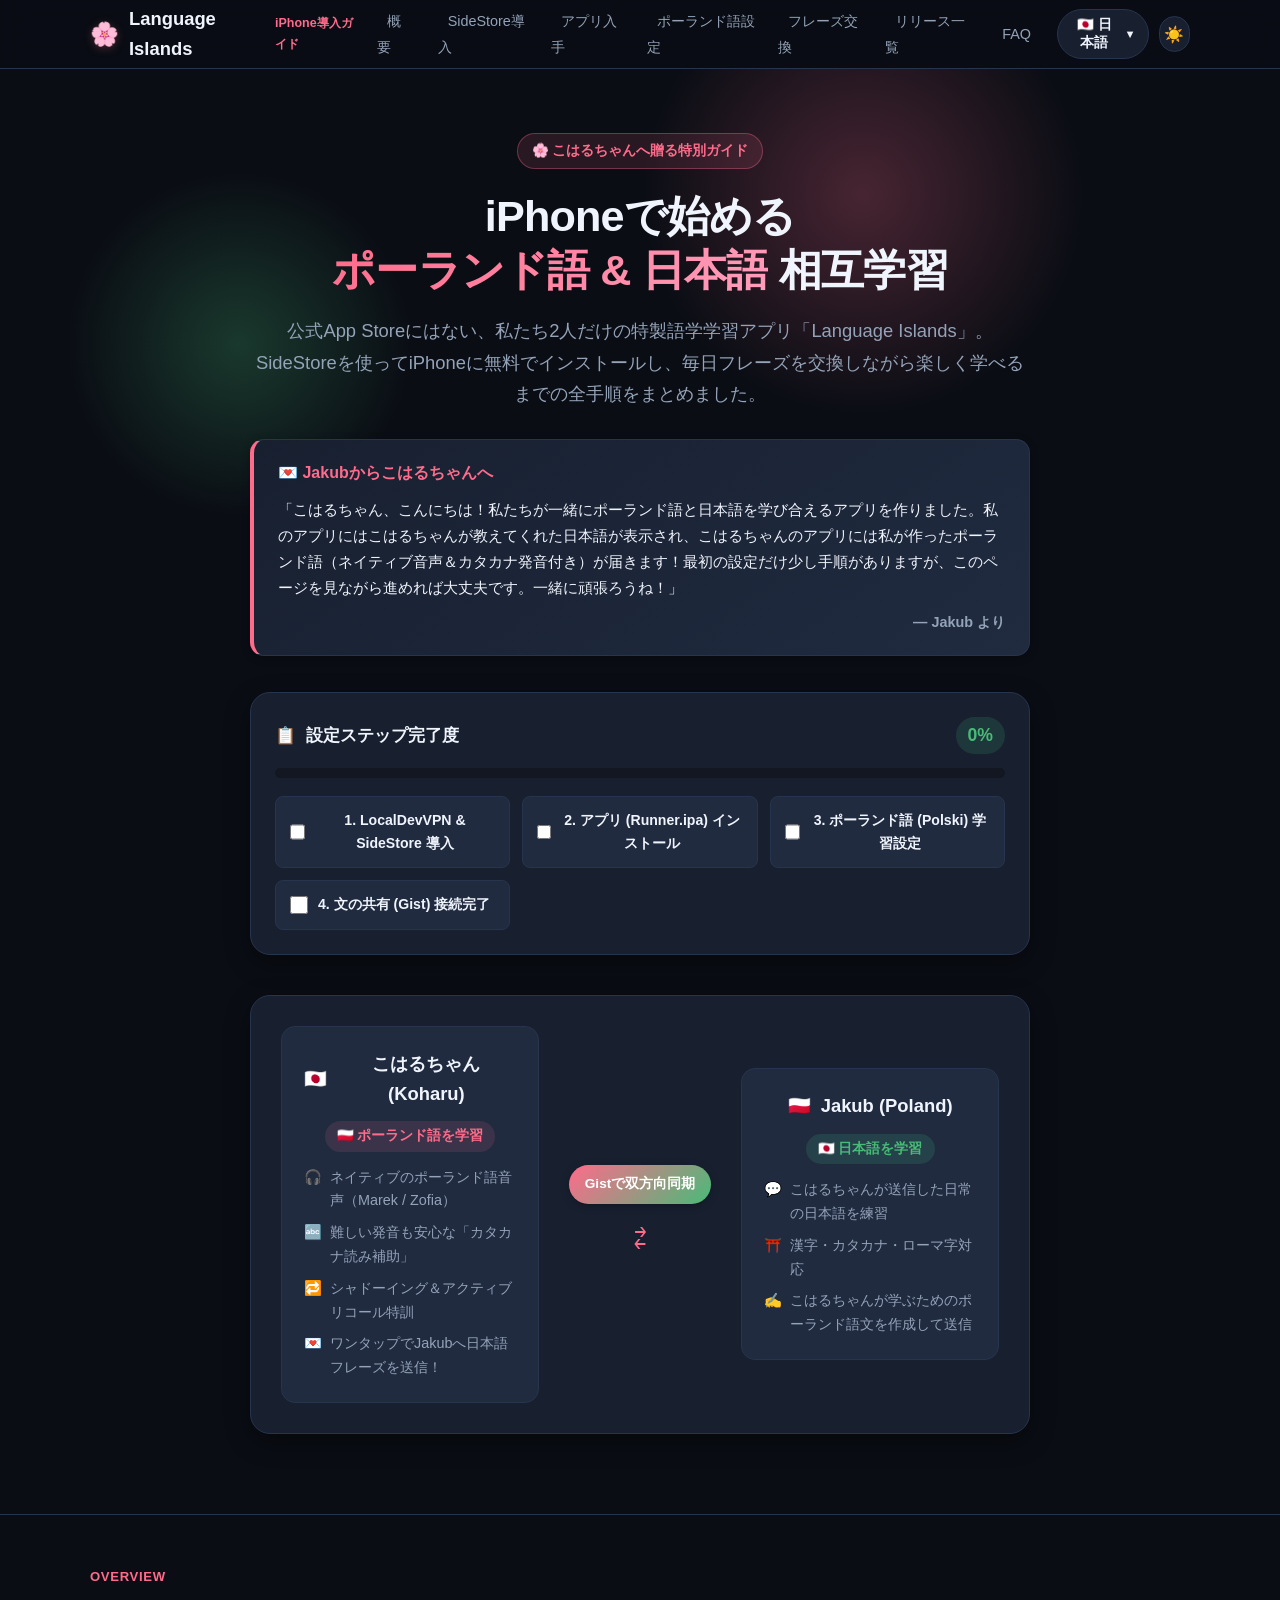
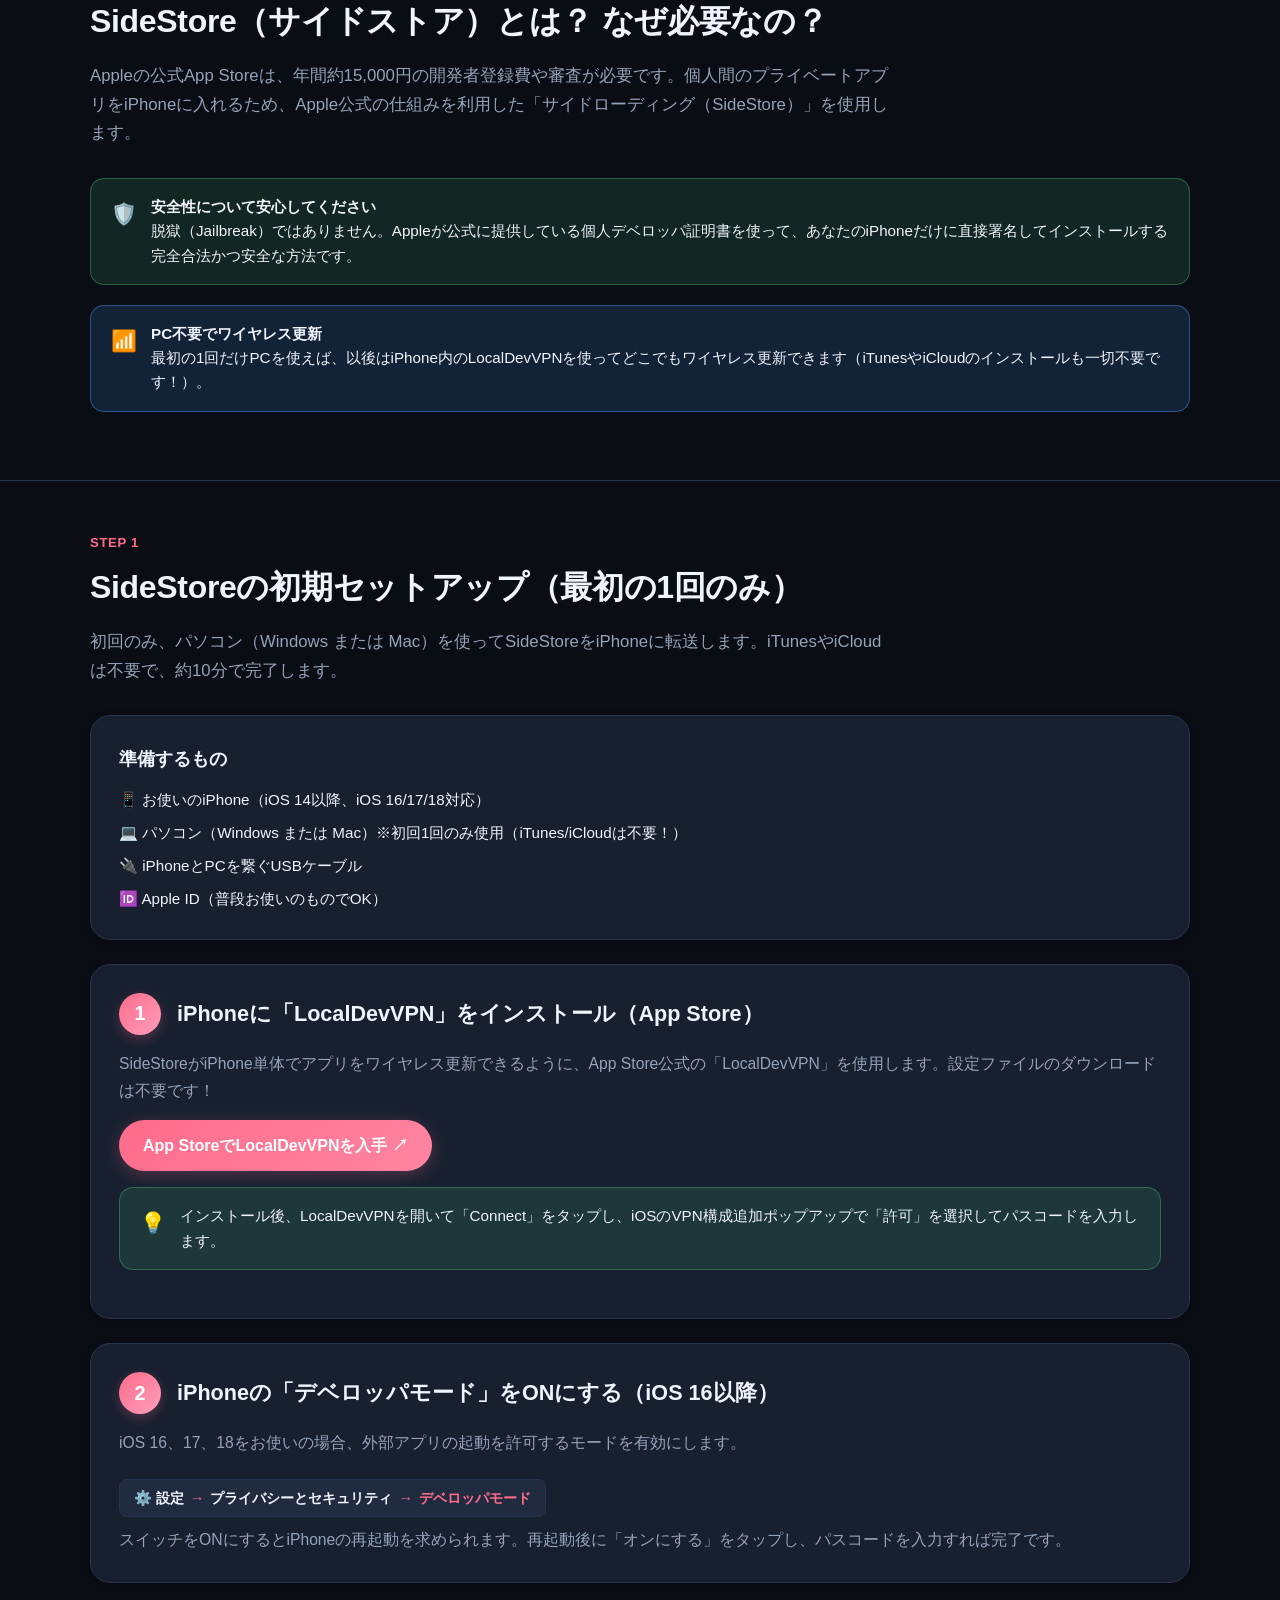
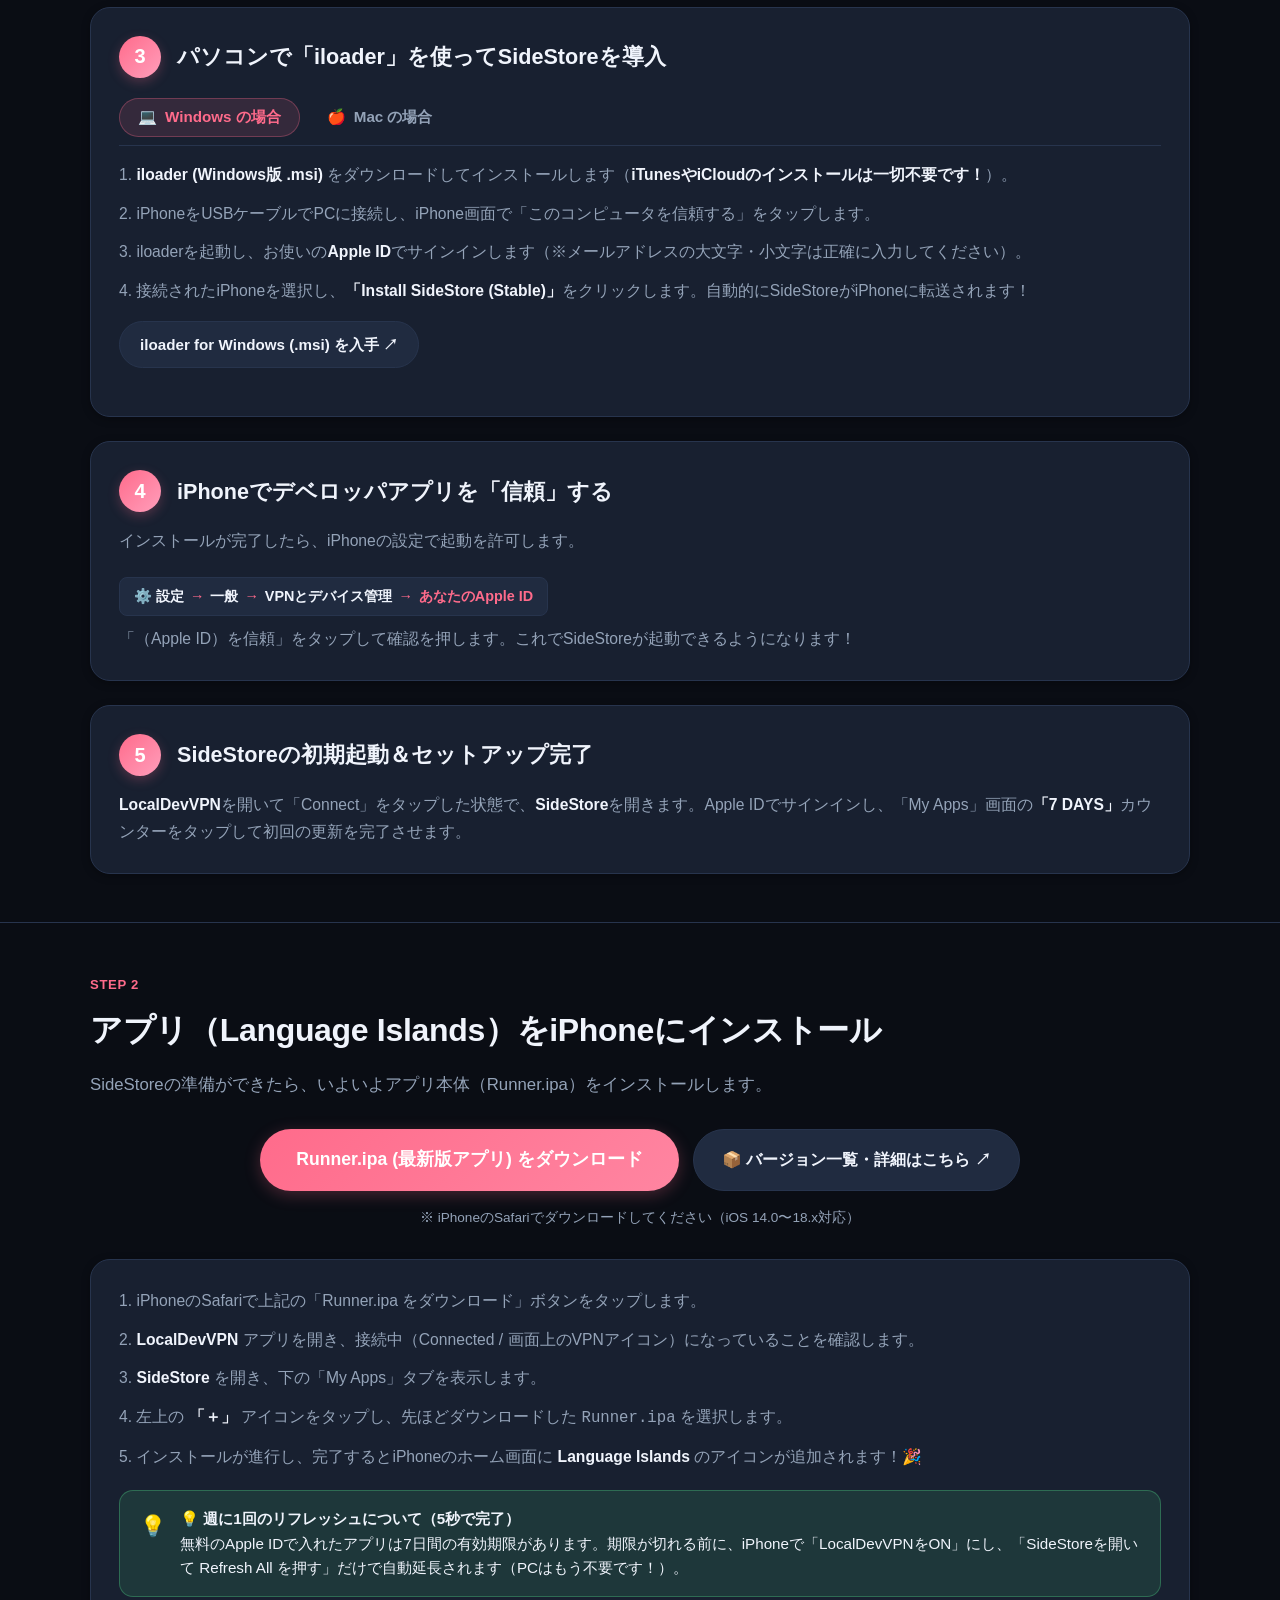
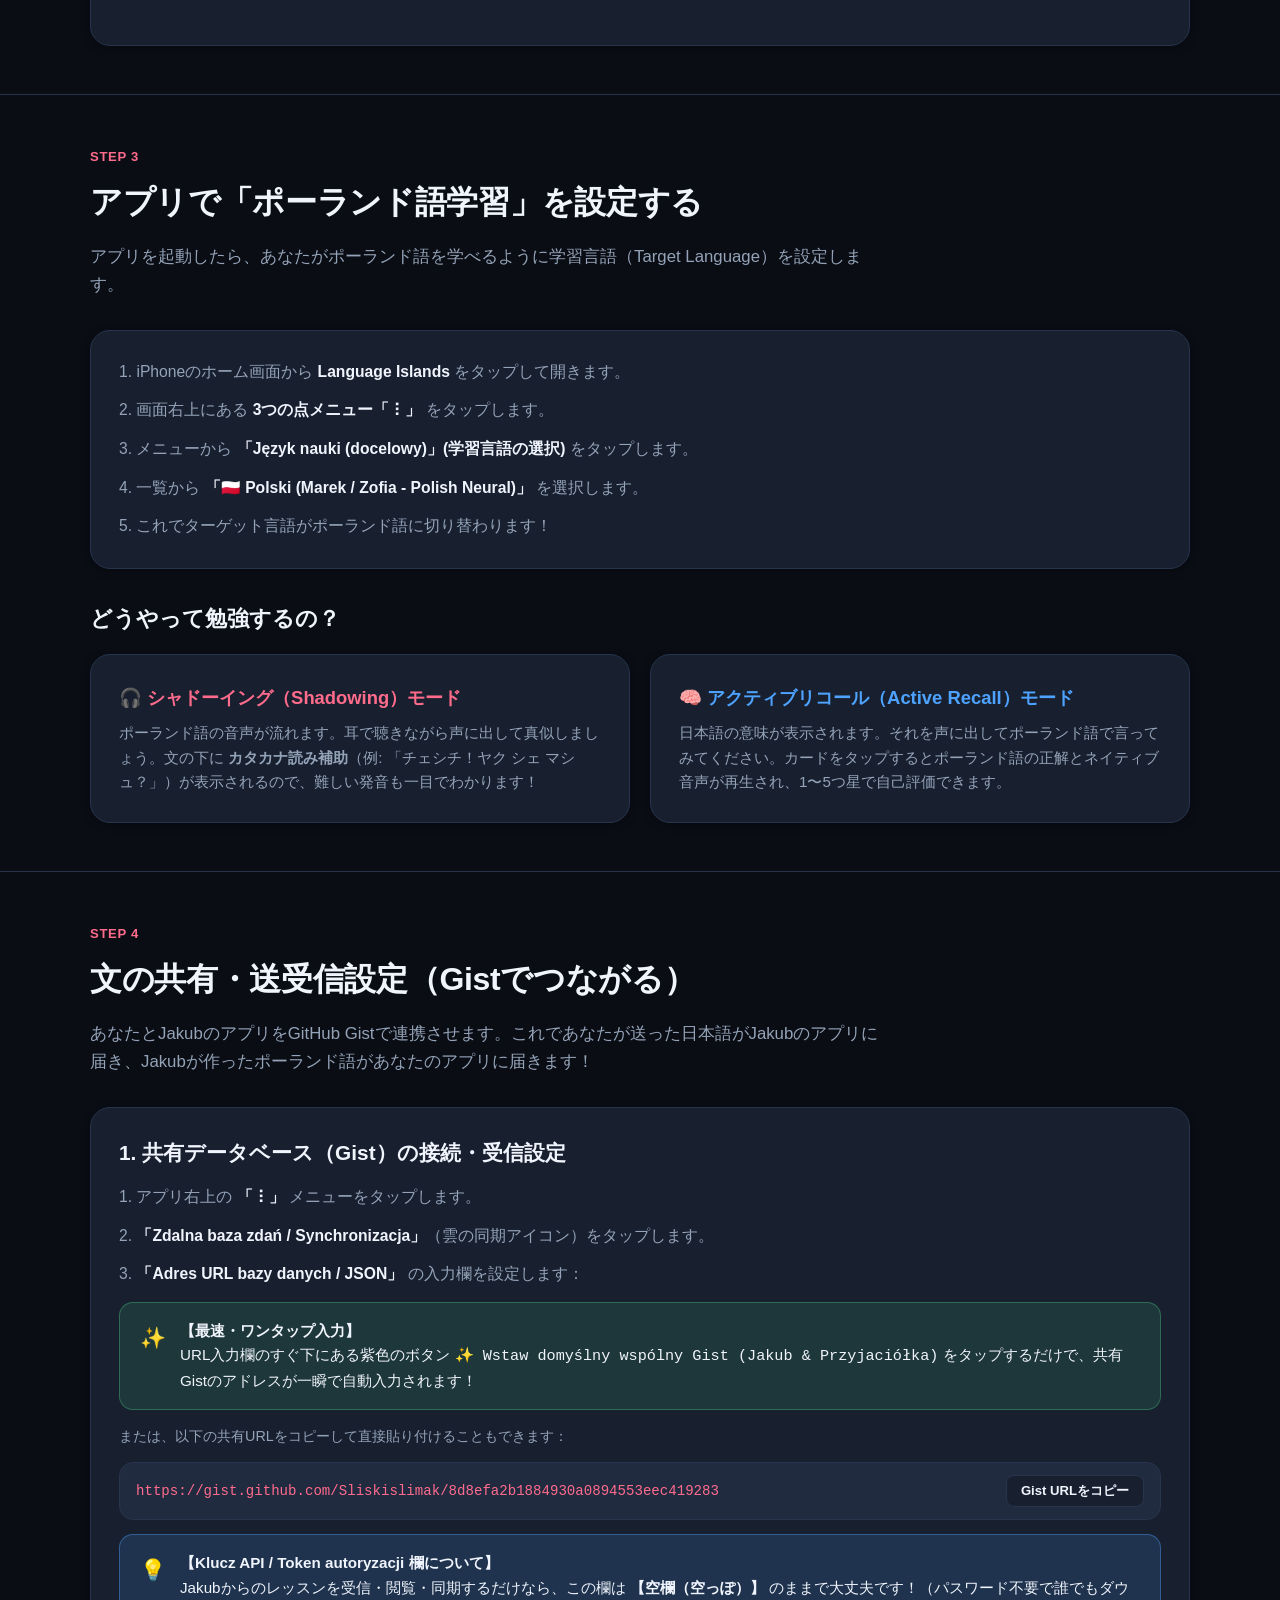
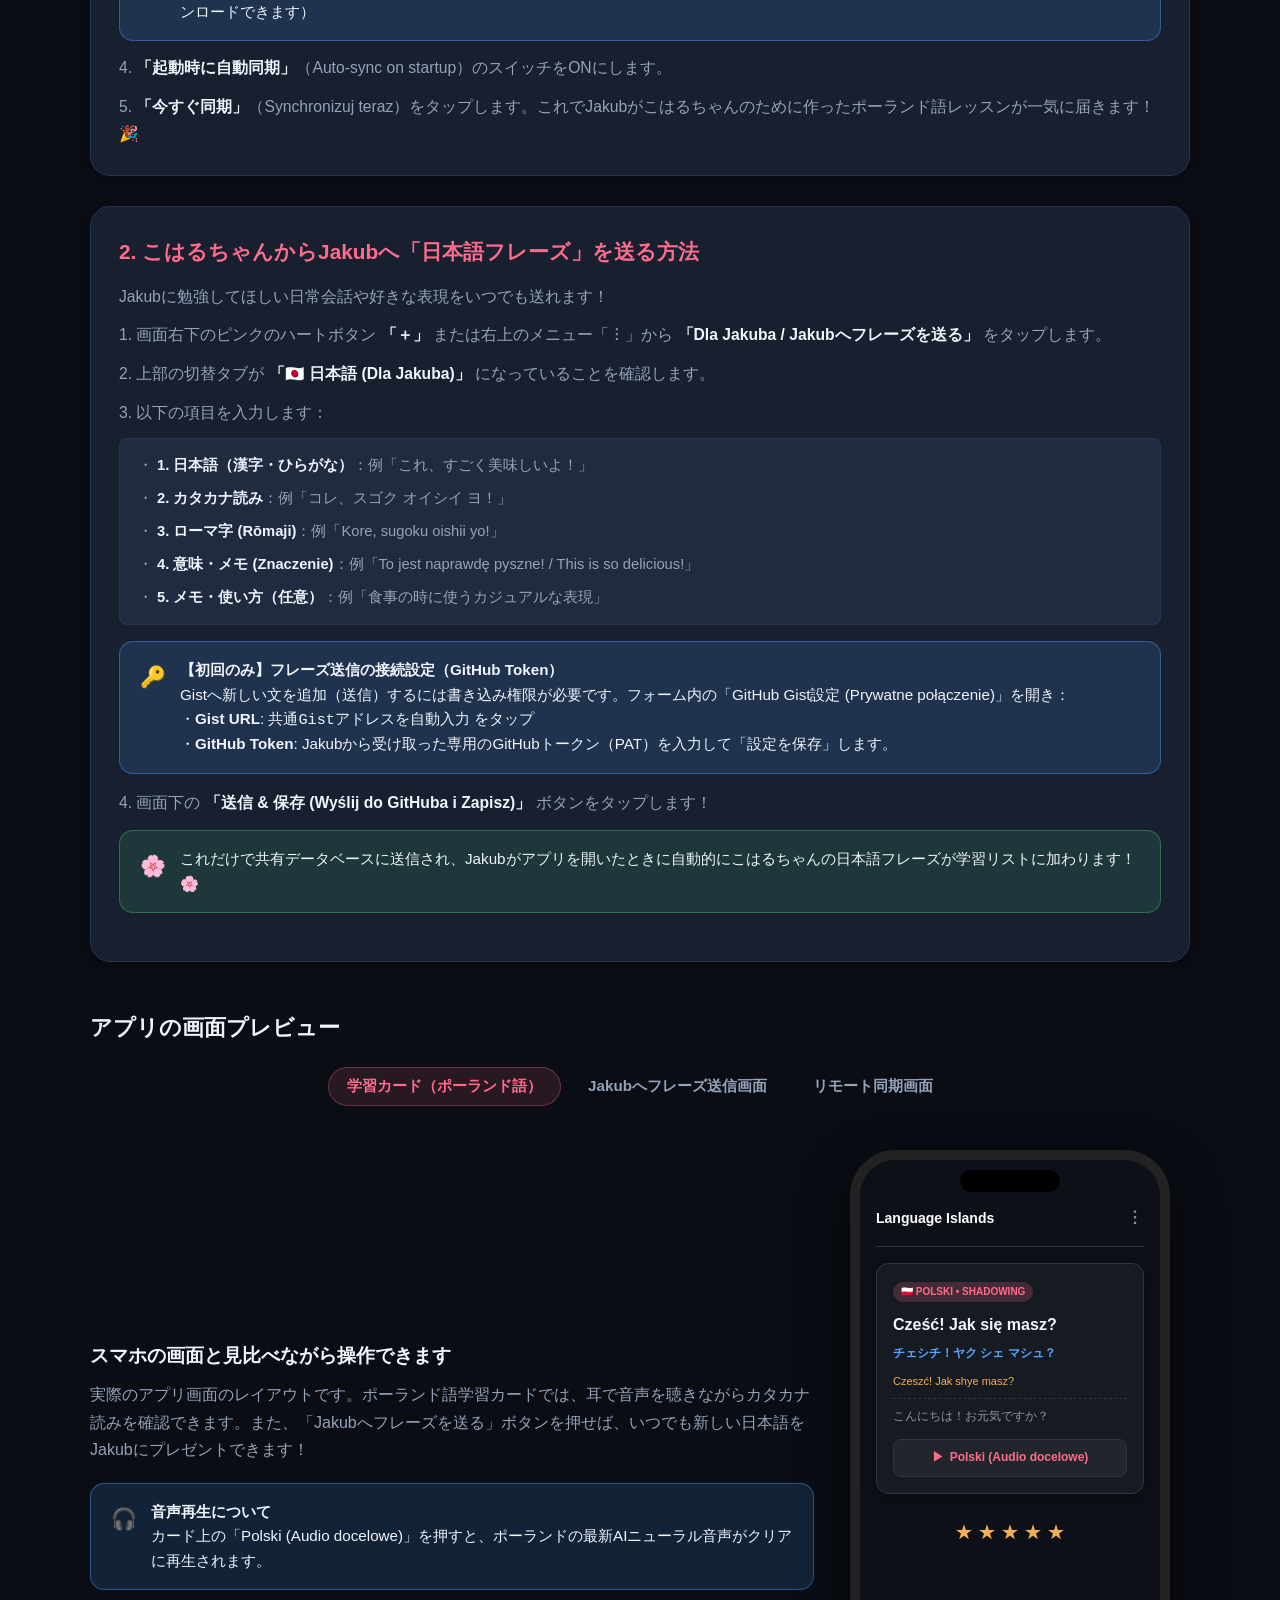
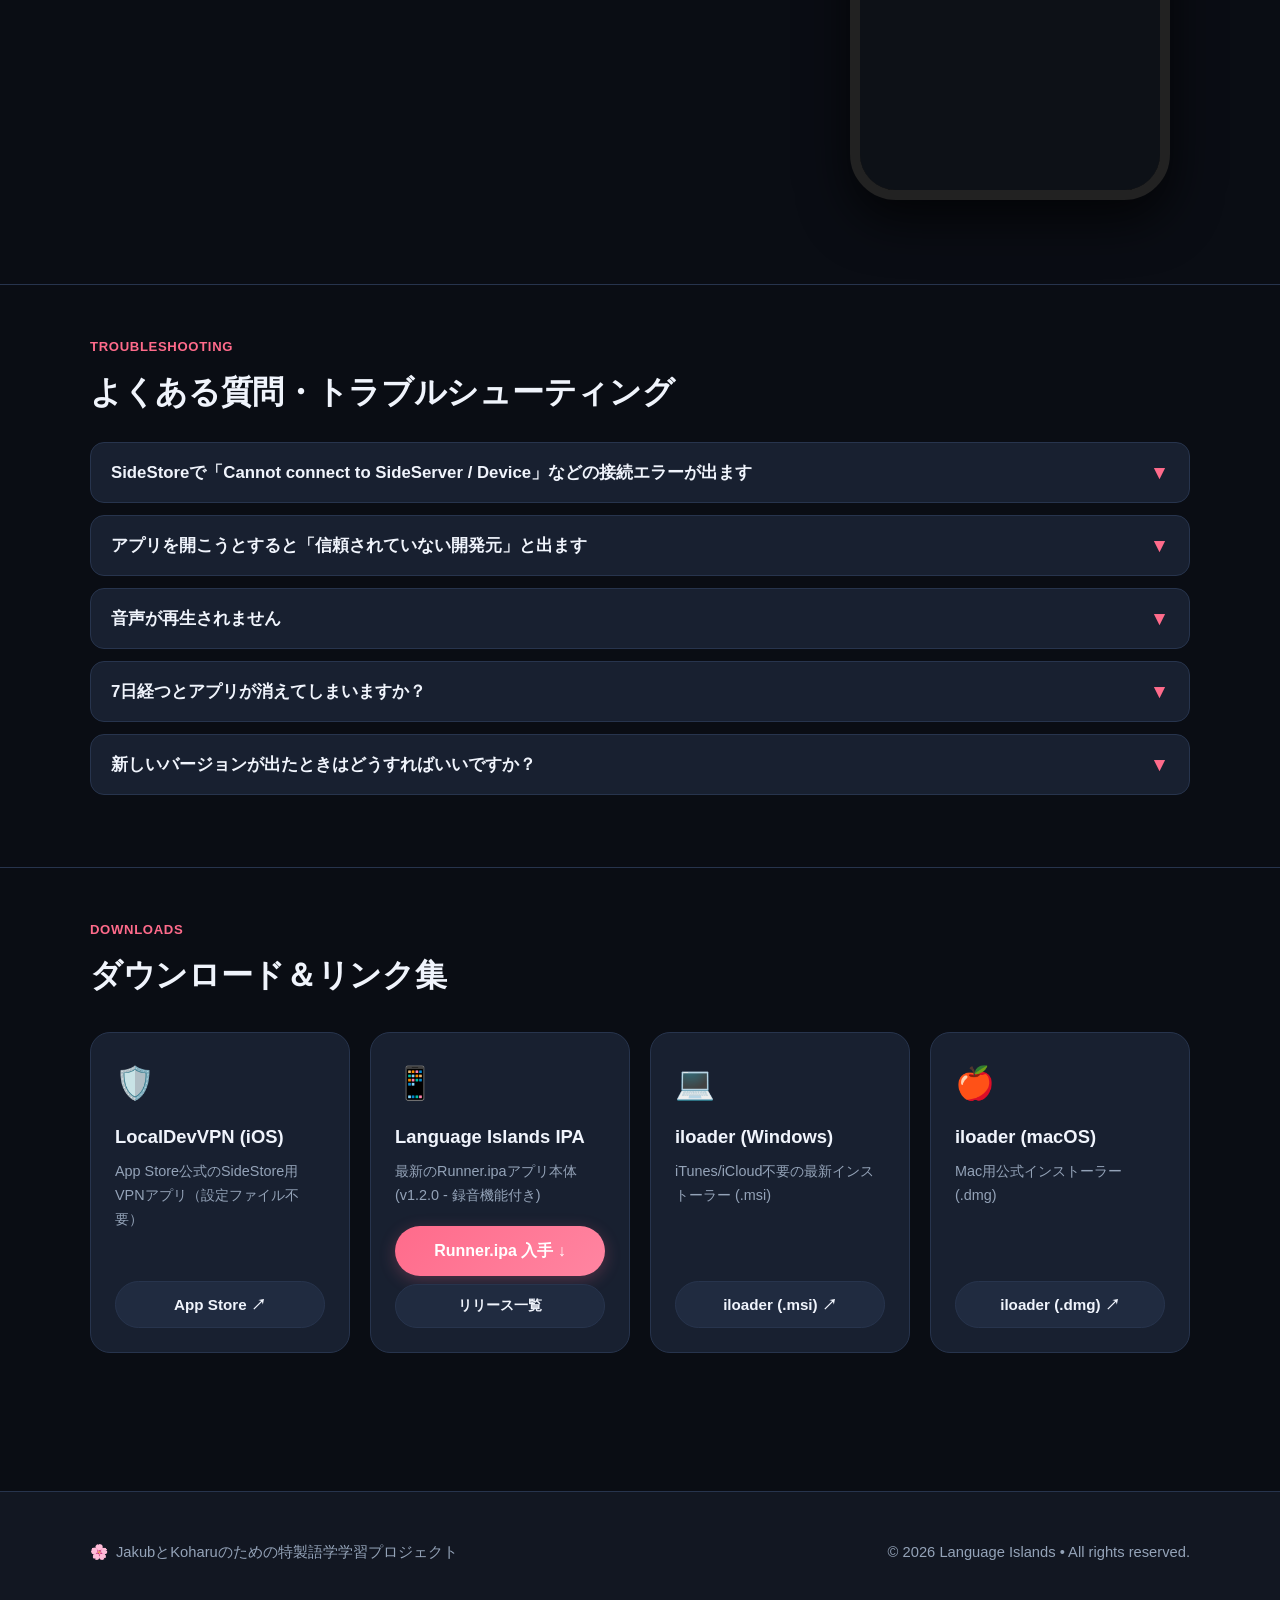
==== commit e92f6ff1: "fix: resolve audio recording layout overflow, edge TTS leakage, and on-the-fly base64 materializatio" ====
--- a/docs/index.html
+++ b/docs/index.html
@@ -344,7 +344,7 @@
         <!-- Direct Download Button for IPA & Version Portal -->
         <div style="text-align: center; margin: 30px 0;">
           <div class="btn-group" style="justify-content: center; gap: 14px; flex-wrap: wrap;">
-            <a href="https://github.com/Sliskislimak/language_islands_app/releases/download/v1.0.0/Runner.ipa" download="Runner.ipa" class="btn-primary" style="font-size: 1.1rem; padding: 16px 36px;" data-i18n="downloadIpaBtn">
+            <a href="https://github.com/Sliskislimak/language_islands_app/releases/download/v1.2.0/Runner.ipa" download="Runner.ipa" class="btn-primary" style="font-size: 1.1rem; padding: 16px 36px;" data-i18n="downloadIpaBtn">
               Runner.ipa (最新版アプリ) をダウンロード ↓
             </a>
             <a href="releases.html" class="btn-secondary" style="font-size: 1rem; padding: 16px 28px;" data-i18n="viewAllVersionsBtn">
@@ -724,10 +724,10 @@
             <div>
               <div class="resource-icon">📱</div>
               <div class="resource-title" data-i18n="resAppTitle">Language Islands IPA</div>
-              <div class="resource-desc" data-i18n="resAppDesc">最新のRunner.ipaアプリ本体 (v1.0.0)</div>
+              <div class="resource-desc" data-i18n="resAppDesc">最新のRunner.ipaアプリ本体 (v1.2.0)</div>
             </div>
             <div style="display: flex; flex-direction: column; gap: 8px;">
-              <a href="https://github.com/Sliskislimak/language_islands_app/releases/download/v1.0.0/Runner.ipa" download="Runner.ipa" class="btn-primary" style="text-align: center;">
+              <a href="https://github.com/Sliskislimak/language_islands_app/releases/download/v1.2.0/Runner.ipa" download="Runner.ipa" class="btn-primary" style="text-align: center;">
                 Runner.ipa 入手 ↓
               </a>
               <a href="releases.html" class="btn-secondary" style="text-align: center; font-size: 0.85rem;" data-i18n="navVersions">
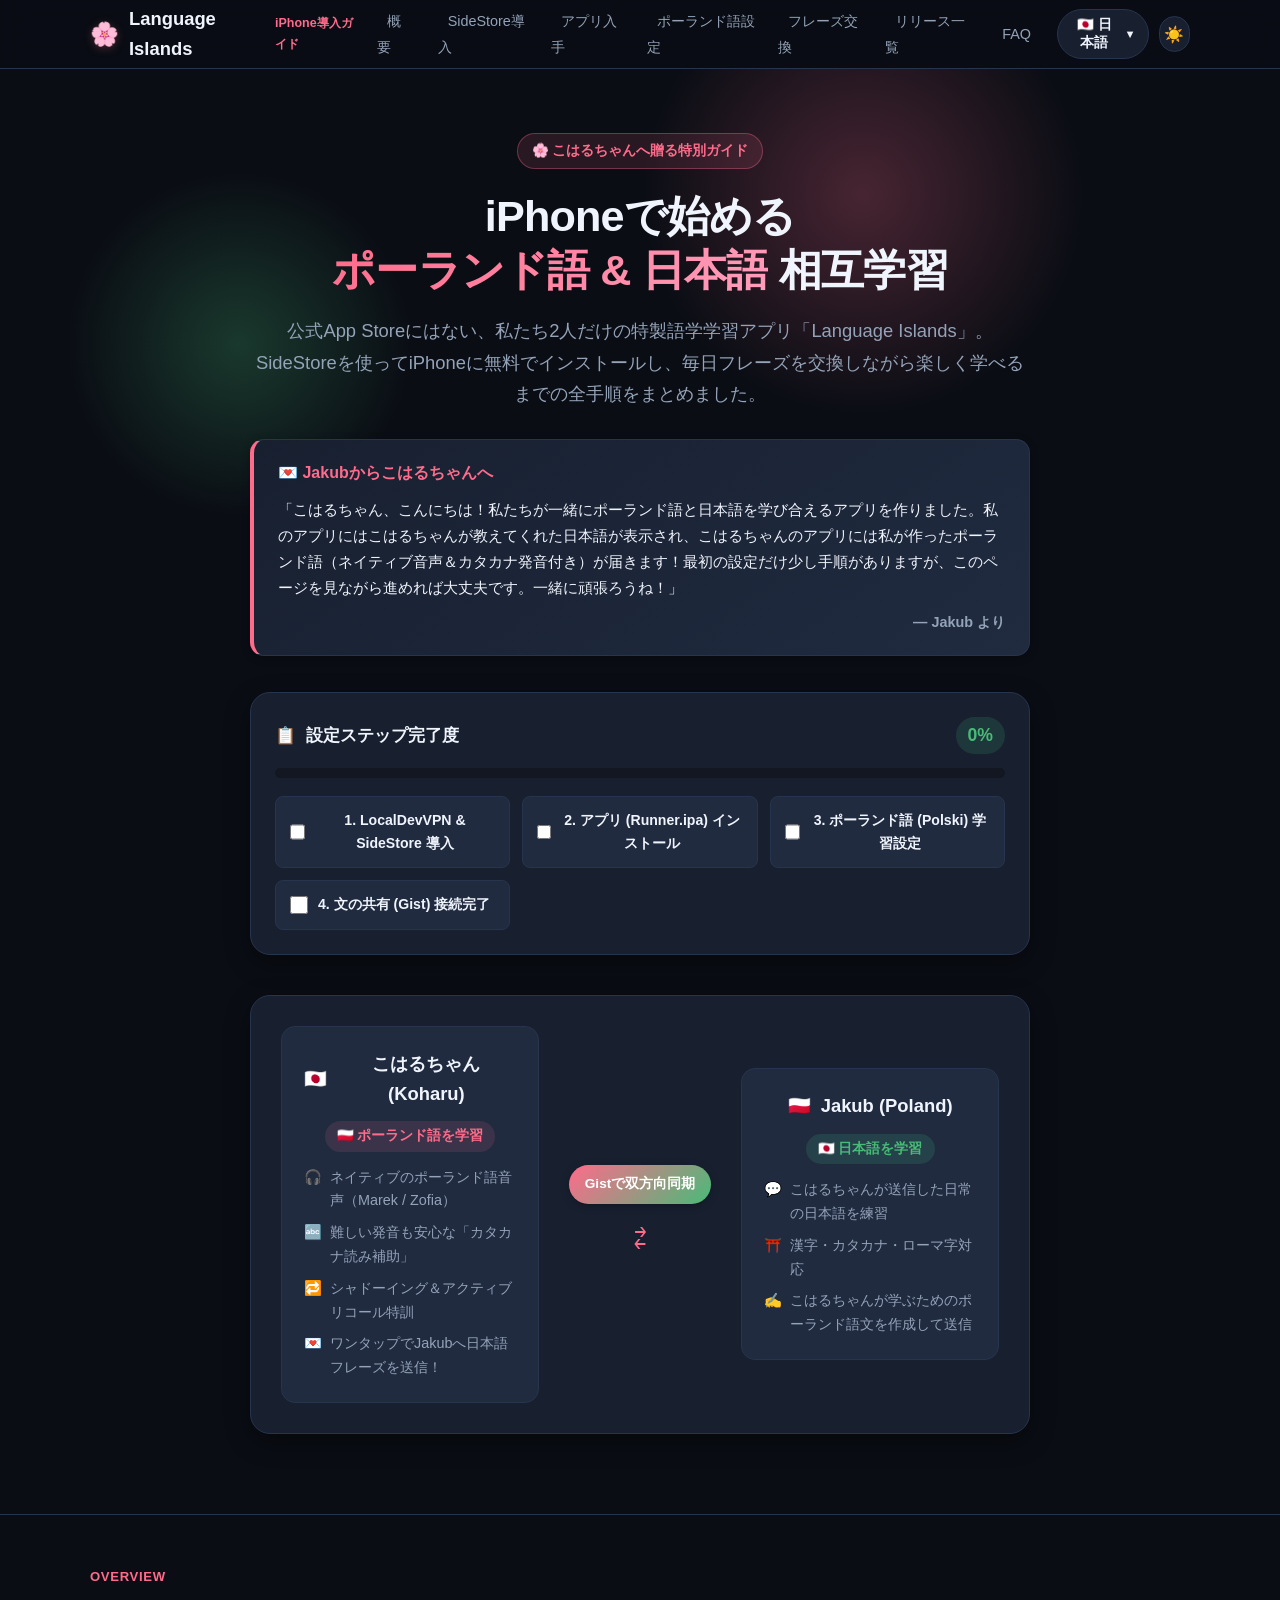
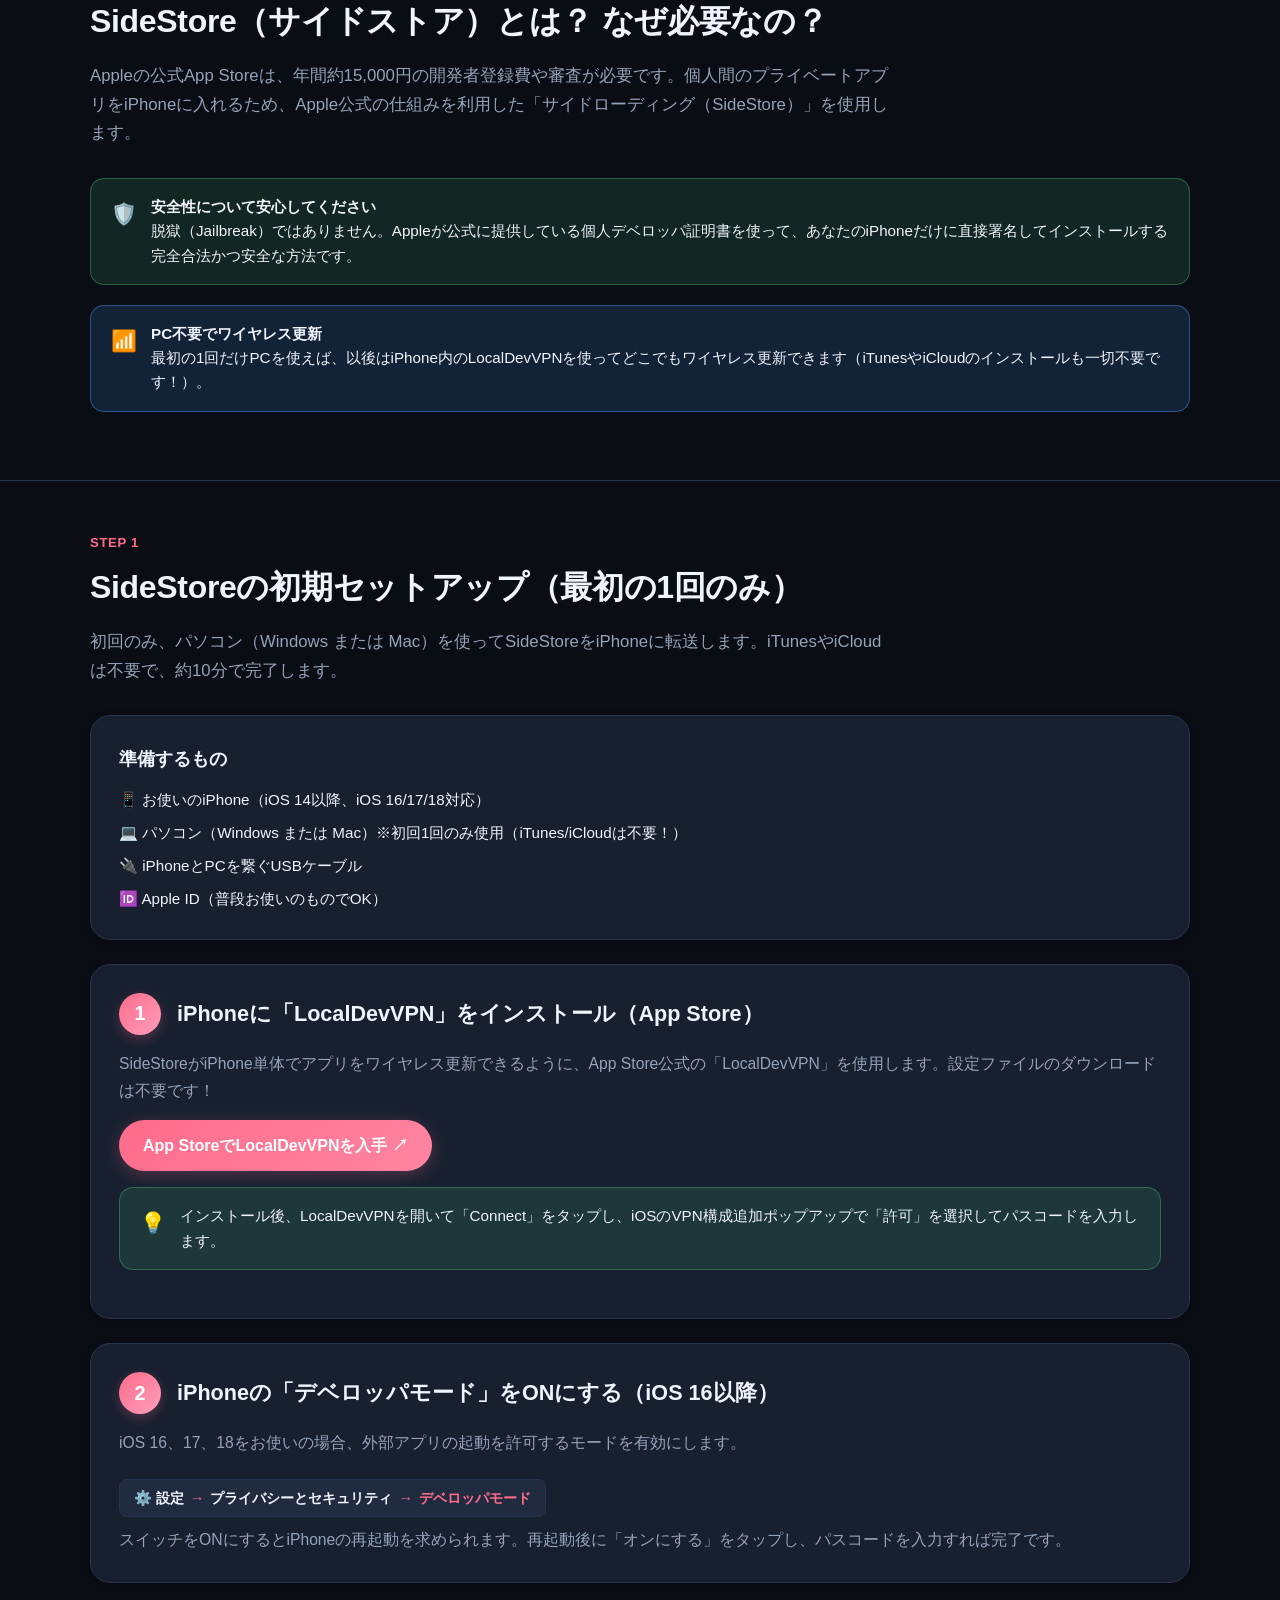
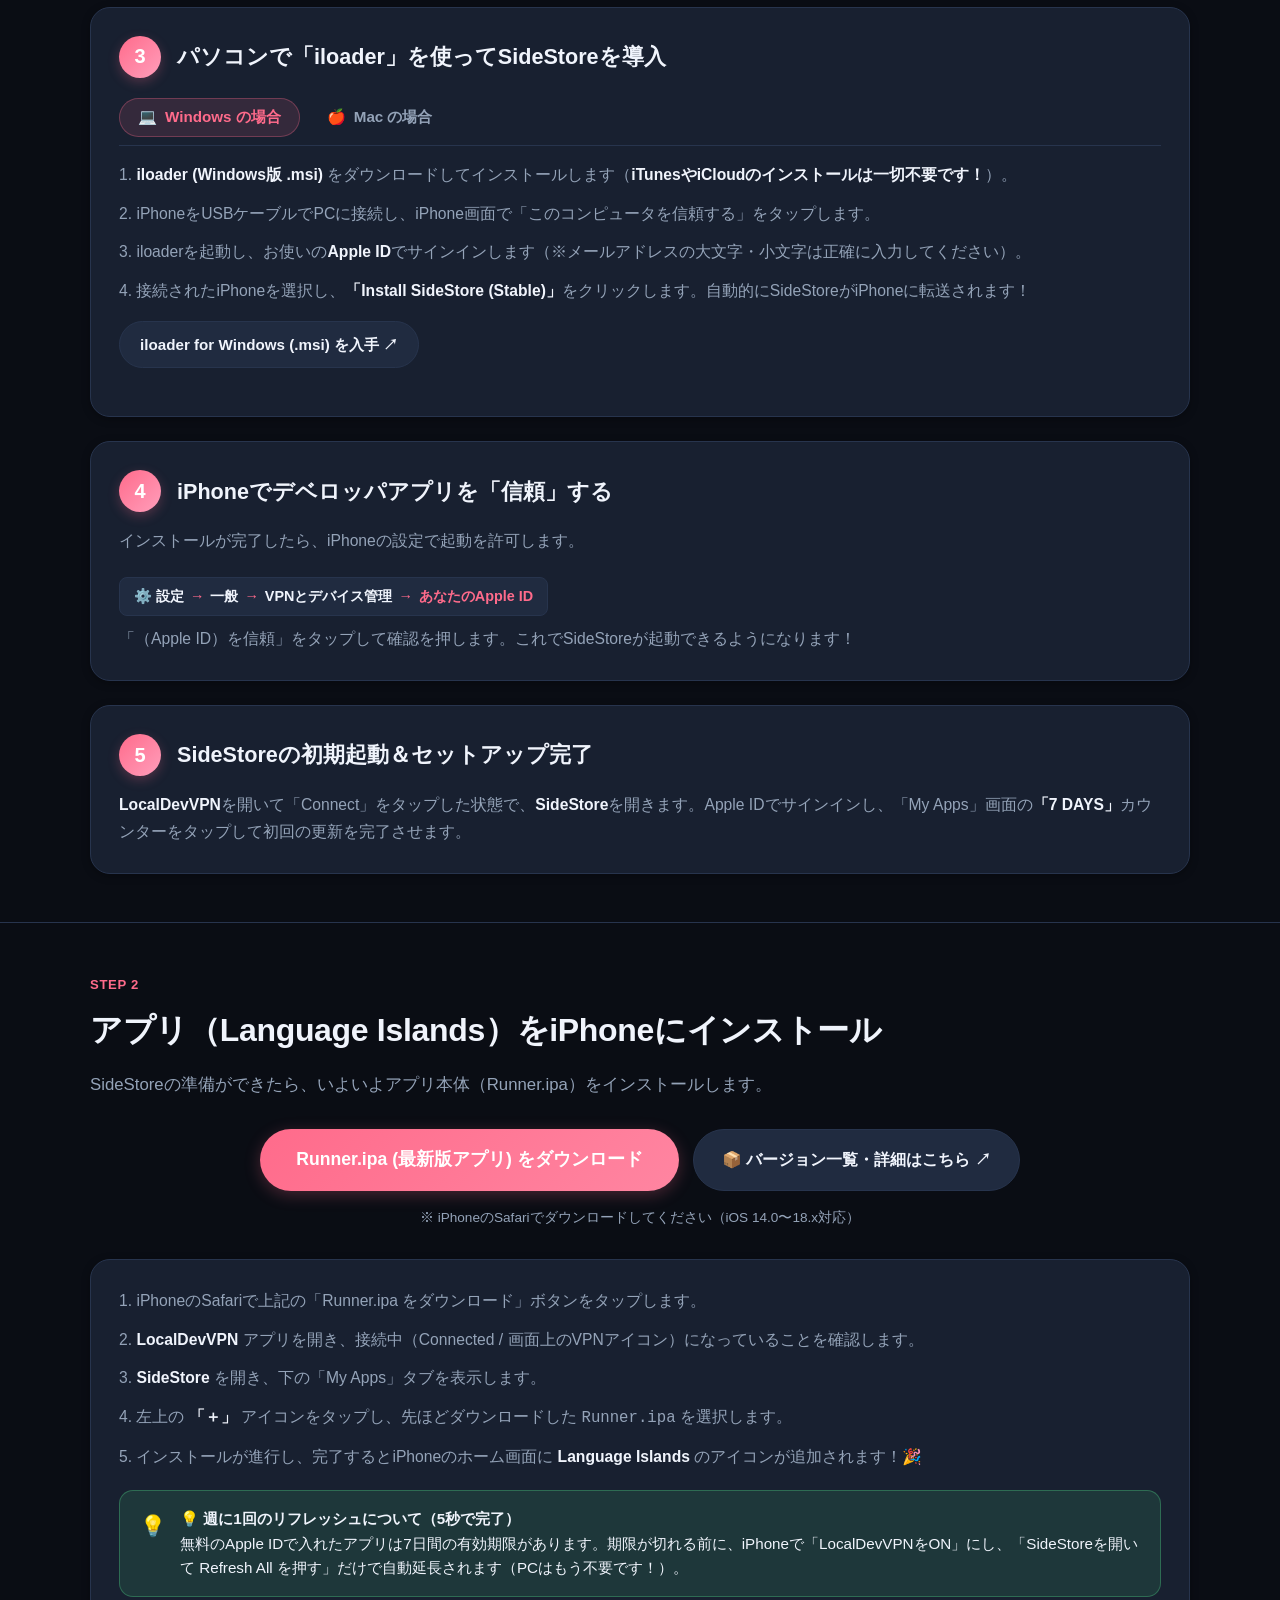
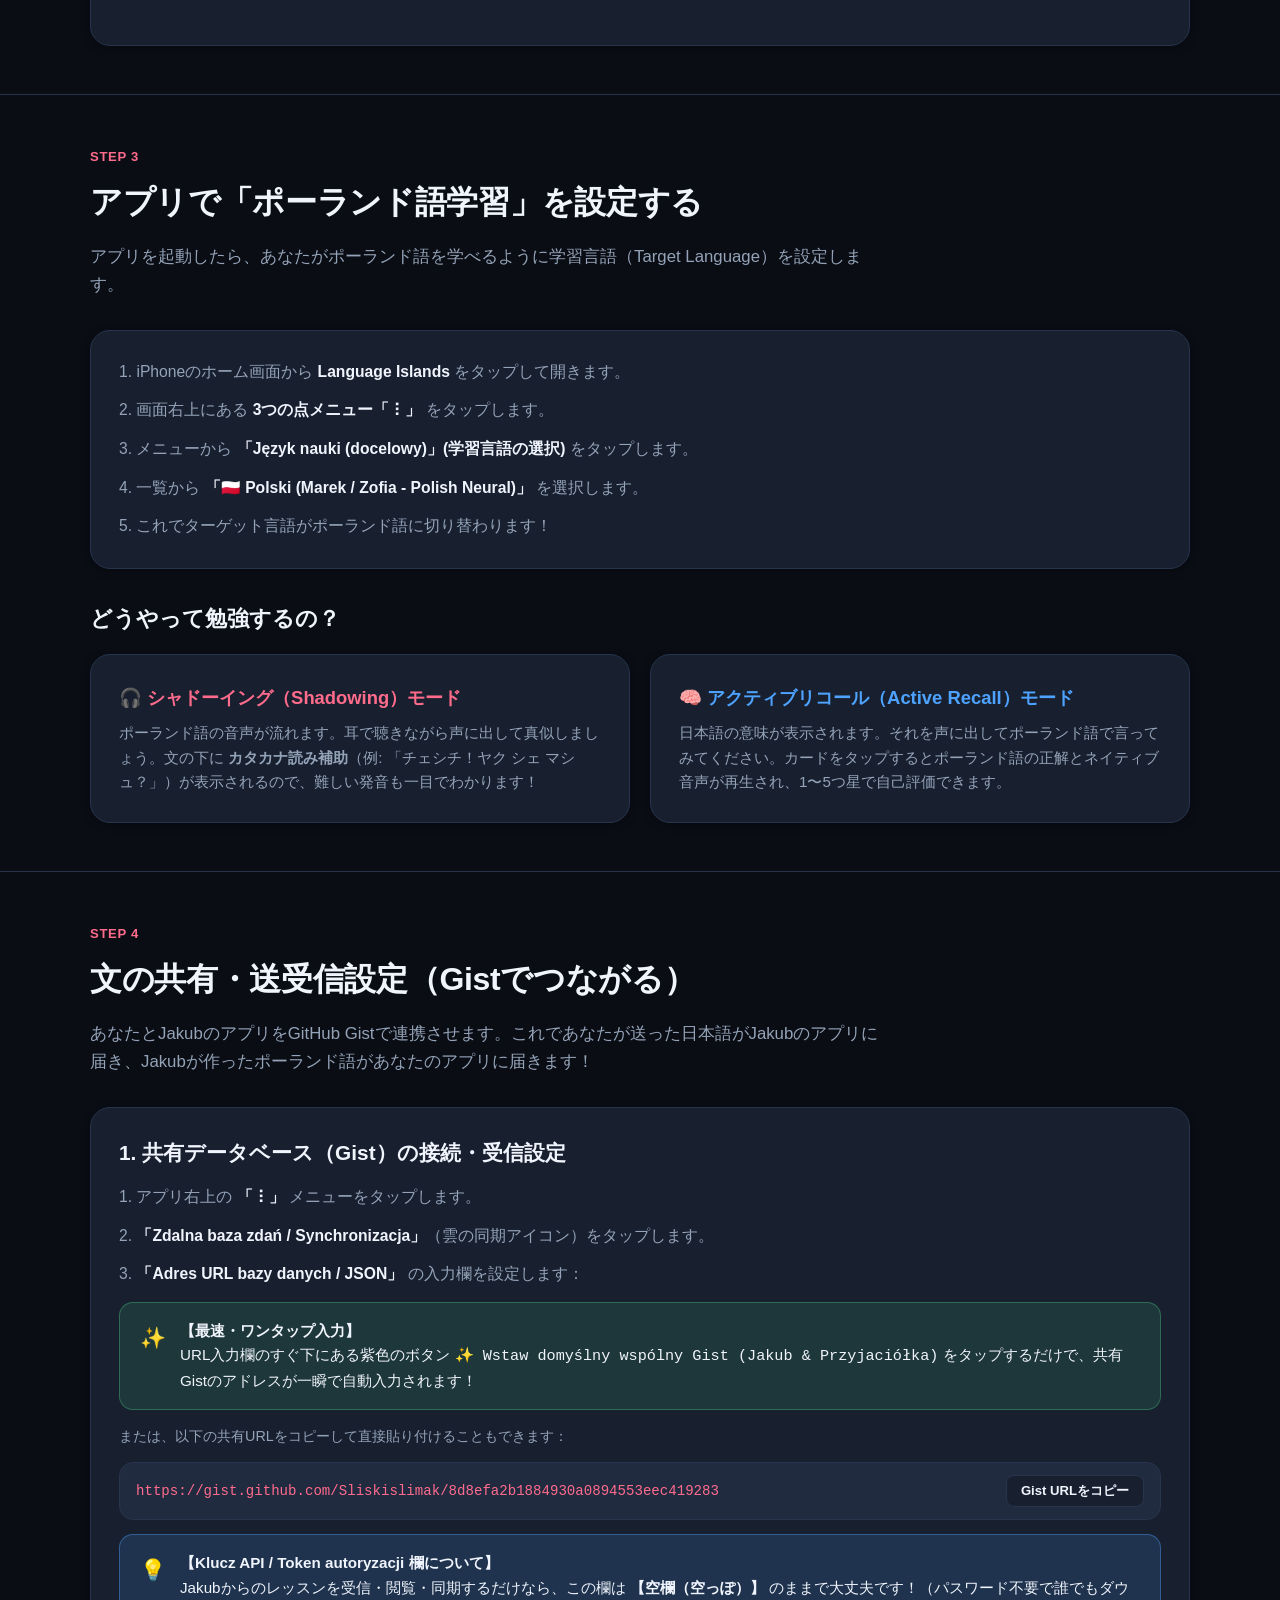
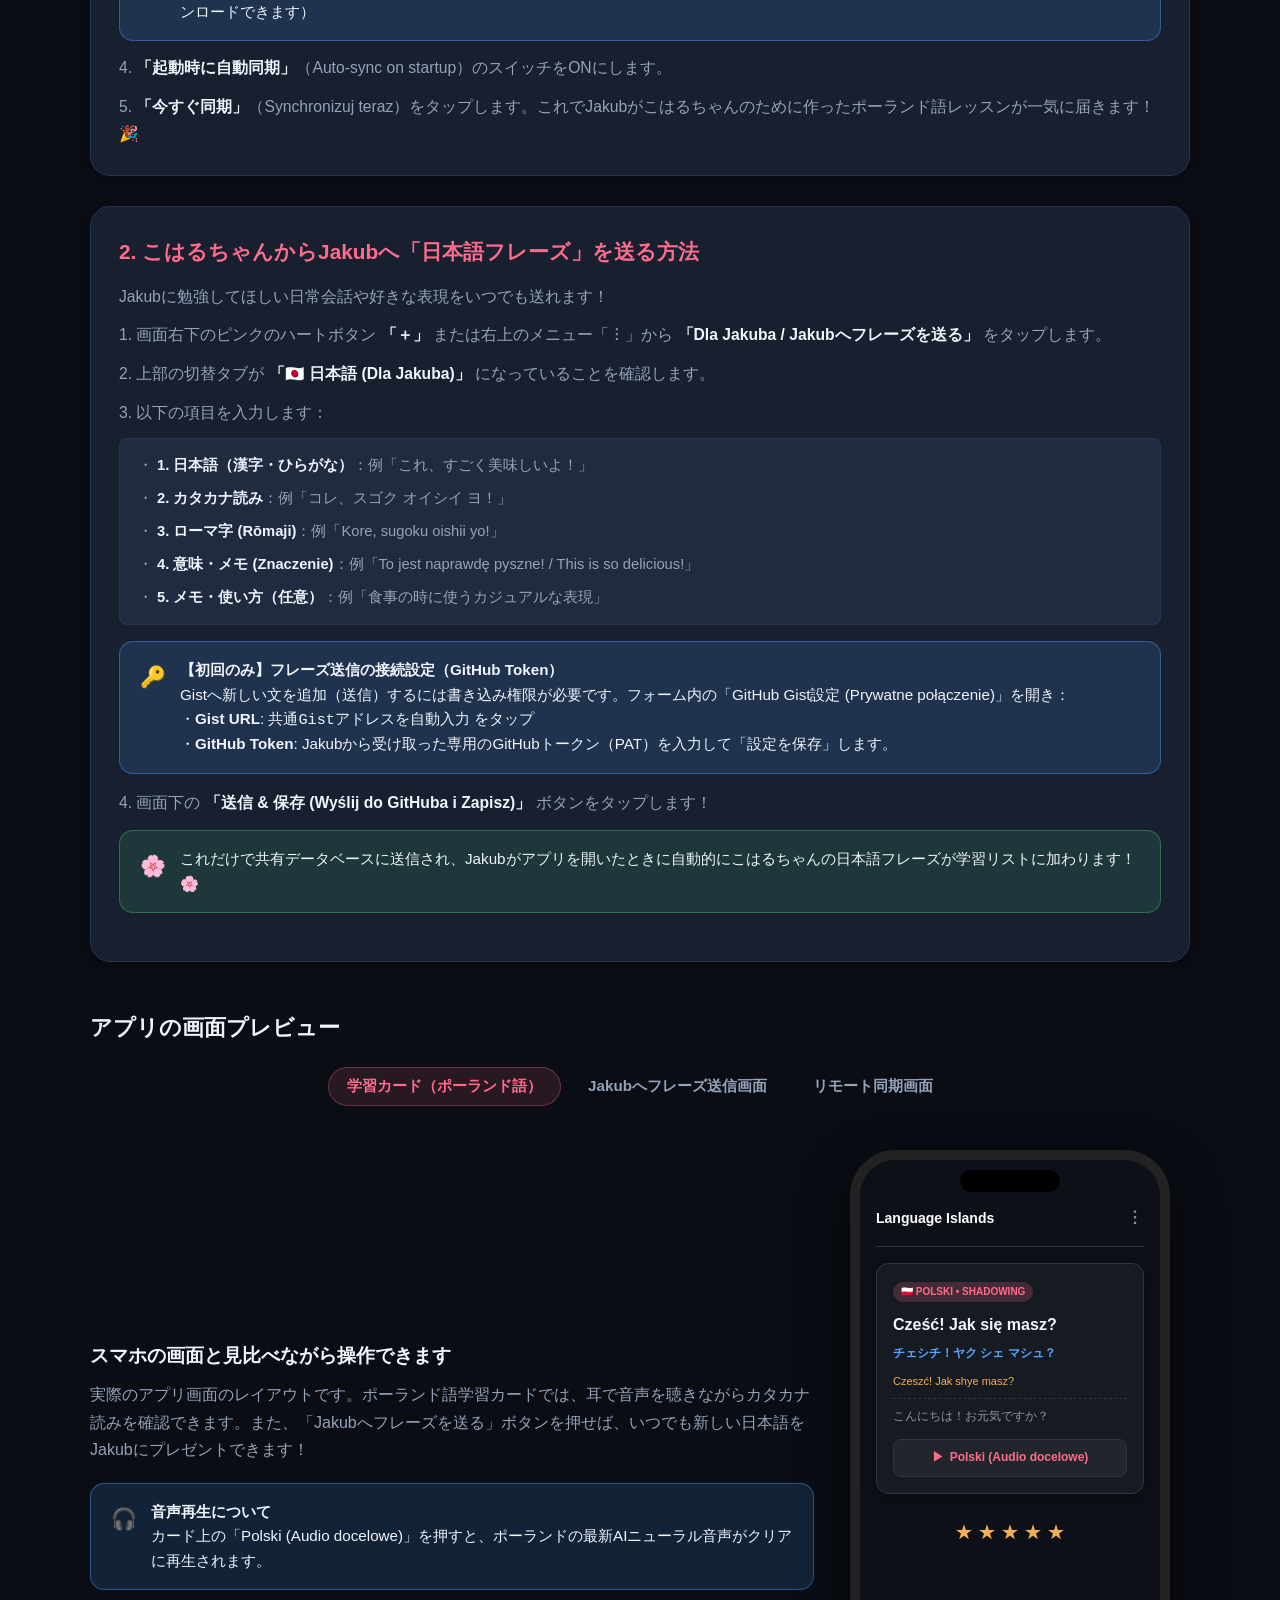
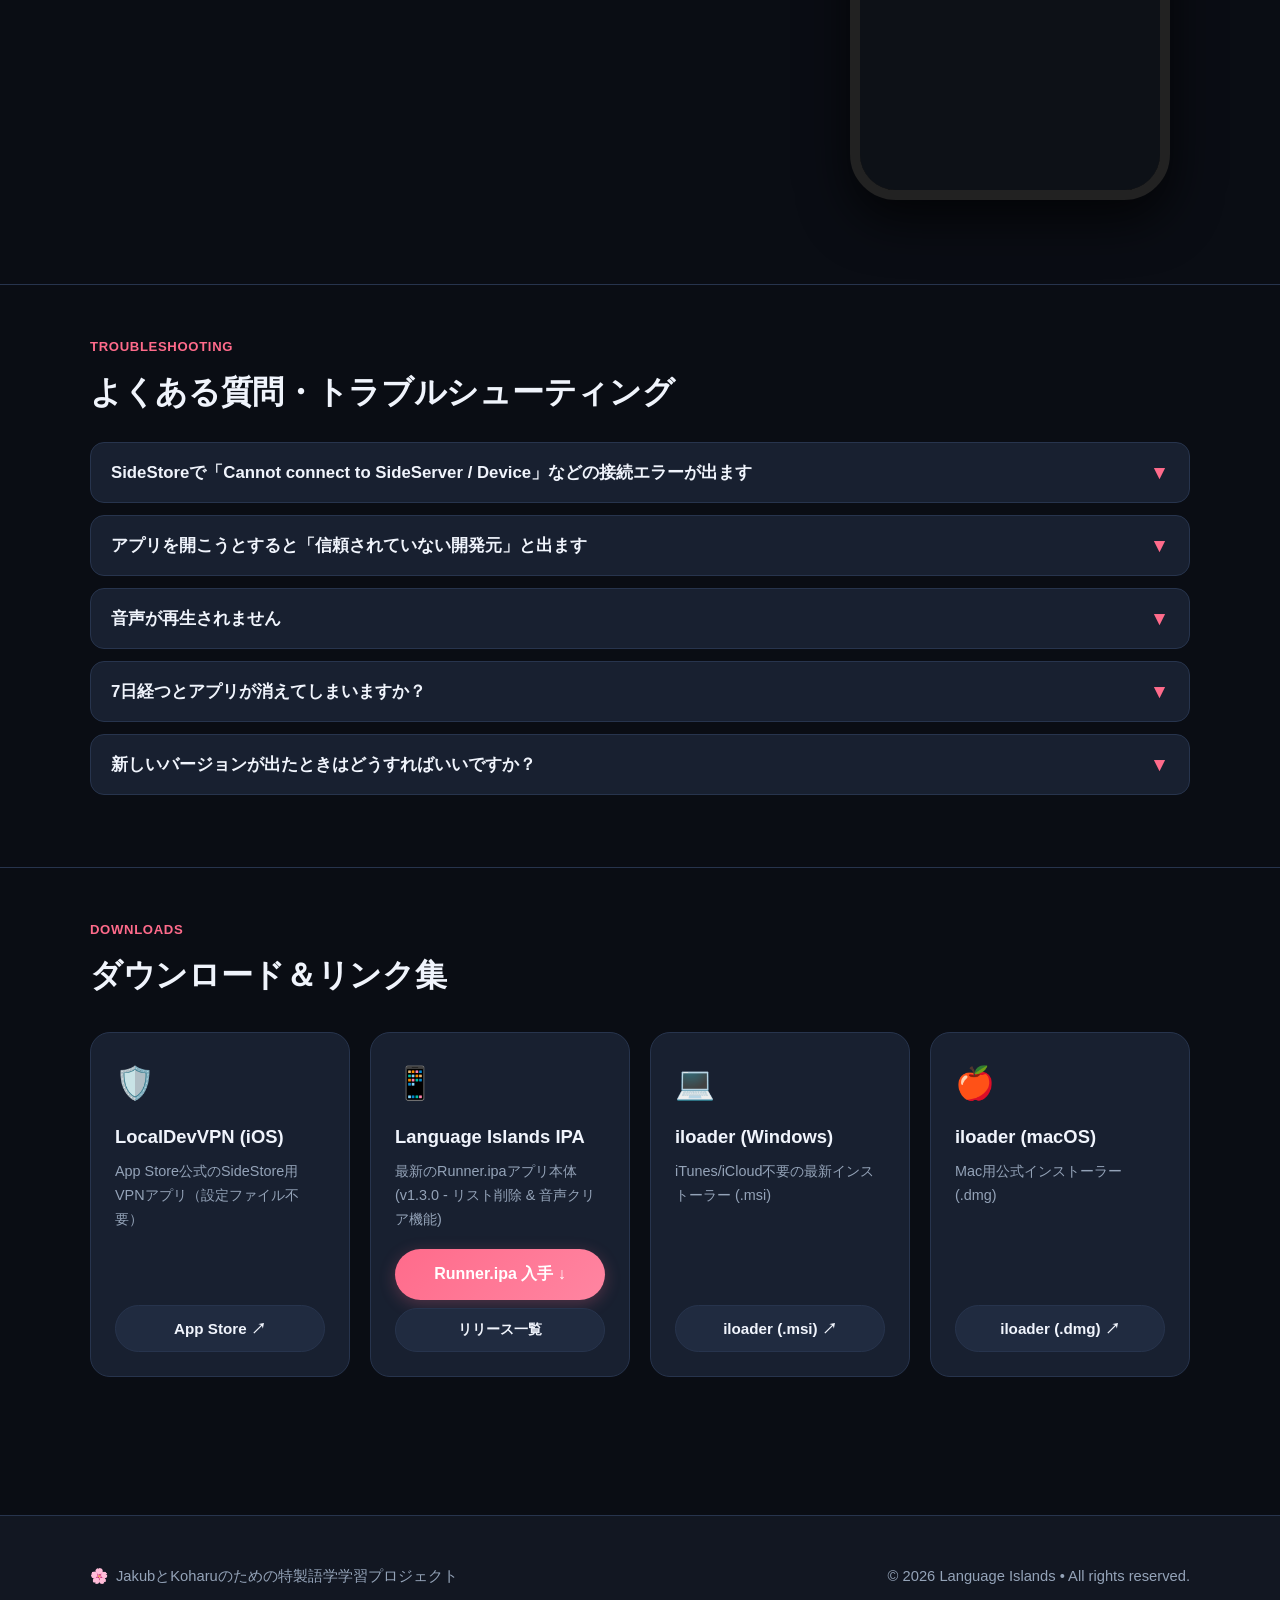
==== commit 7ac0c1af: "feat: kasowanie list, czyszczenie pamięci audio i portal pobierania v1.3.0 - Dodano w oknie edycji J" ====
--- a/docs/index.html
+++ b/docs/index.html
@@ -344,7 +344,7 @@
         <!-- Direct Download Button for IPA & Version Portal -->
         <div style="text-align: center; margin: 30px 0;">
           <div class="btn-group" style="justify-content: center; gap: 14px; flex-wrap: wrap;">
-            <a href="https://github.com/Sliskislimak/language_islands_app/releases/download/v1.2.0/Runner.ipa" download="Runner.ipa" class="btn-primary" style="font-size: 1.1rem; padding: 16px 36px;" data-i18n="downloadIpaBtn">
+            <a href="https://github.com/Sliskislimak/language_islands_app/releases/download/v1.3.0/Runner.ipa" download="Runner.ipa" class="btn-primary" style="font-size: 1.1rem; padding: 16px 36px;" data-i18n="downloadIpaBtn">
               Runner.ipa (最新版アプリ) をダウンロード ↓
             </a>
             <a href="releases.html" class="btn-secondary" style="font-size: 1rem; padding: 16px 28px;" data-i18n="viewAllVersionsBtn">
@@ -724,10 +724,10 @@
             <div>
               <div class="resource-icon">📱</div>
               <div class="resource-title" data-i18n="resAppTitle">Language Islands IPA</div>
-              <div class="resource-desc" data-i18n="resAppDesc">最新のRunner.ipaアプリ本体 (v1.2.0)</div>
+              <div class="resource-desc" data-i18n="resAppDesc">最新のRunner.ipaアプリ本体 (v1.3.0)</div>
             </div>
             <div style="display: flex; flex-direction: column; gap: 8px;">
-              <a href="https://github.com/Sliskislimak/language_islands_app/releases/download/v1.2.0/Runner.ipa" download="Runner.ipa" class="btn-primary" style="text-align: center;">
+              <a href="https://github.com/Sliskislimak/language_islands_app/releases/download/v1.3.0/Runner.ipa" download="Runner.ipa" class="btn-primary" style="text-align: center;">
                 Runner.ipa 入手 ↓
               </a>
               <a href="releases.html" class="btn-secondary" style="text-align: center; font-size: 0.85rem;" data-i18n="navVersions">
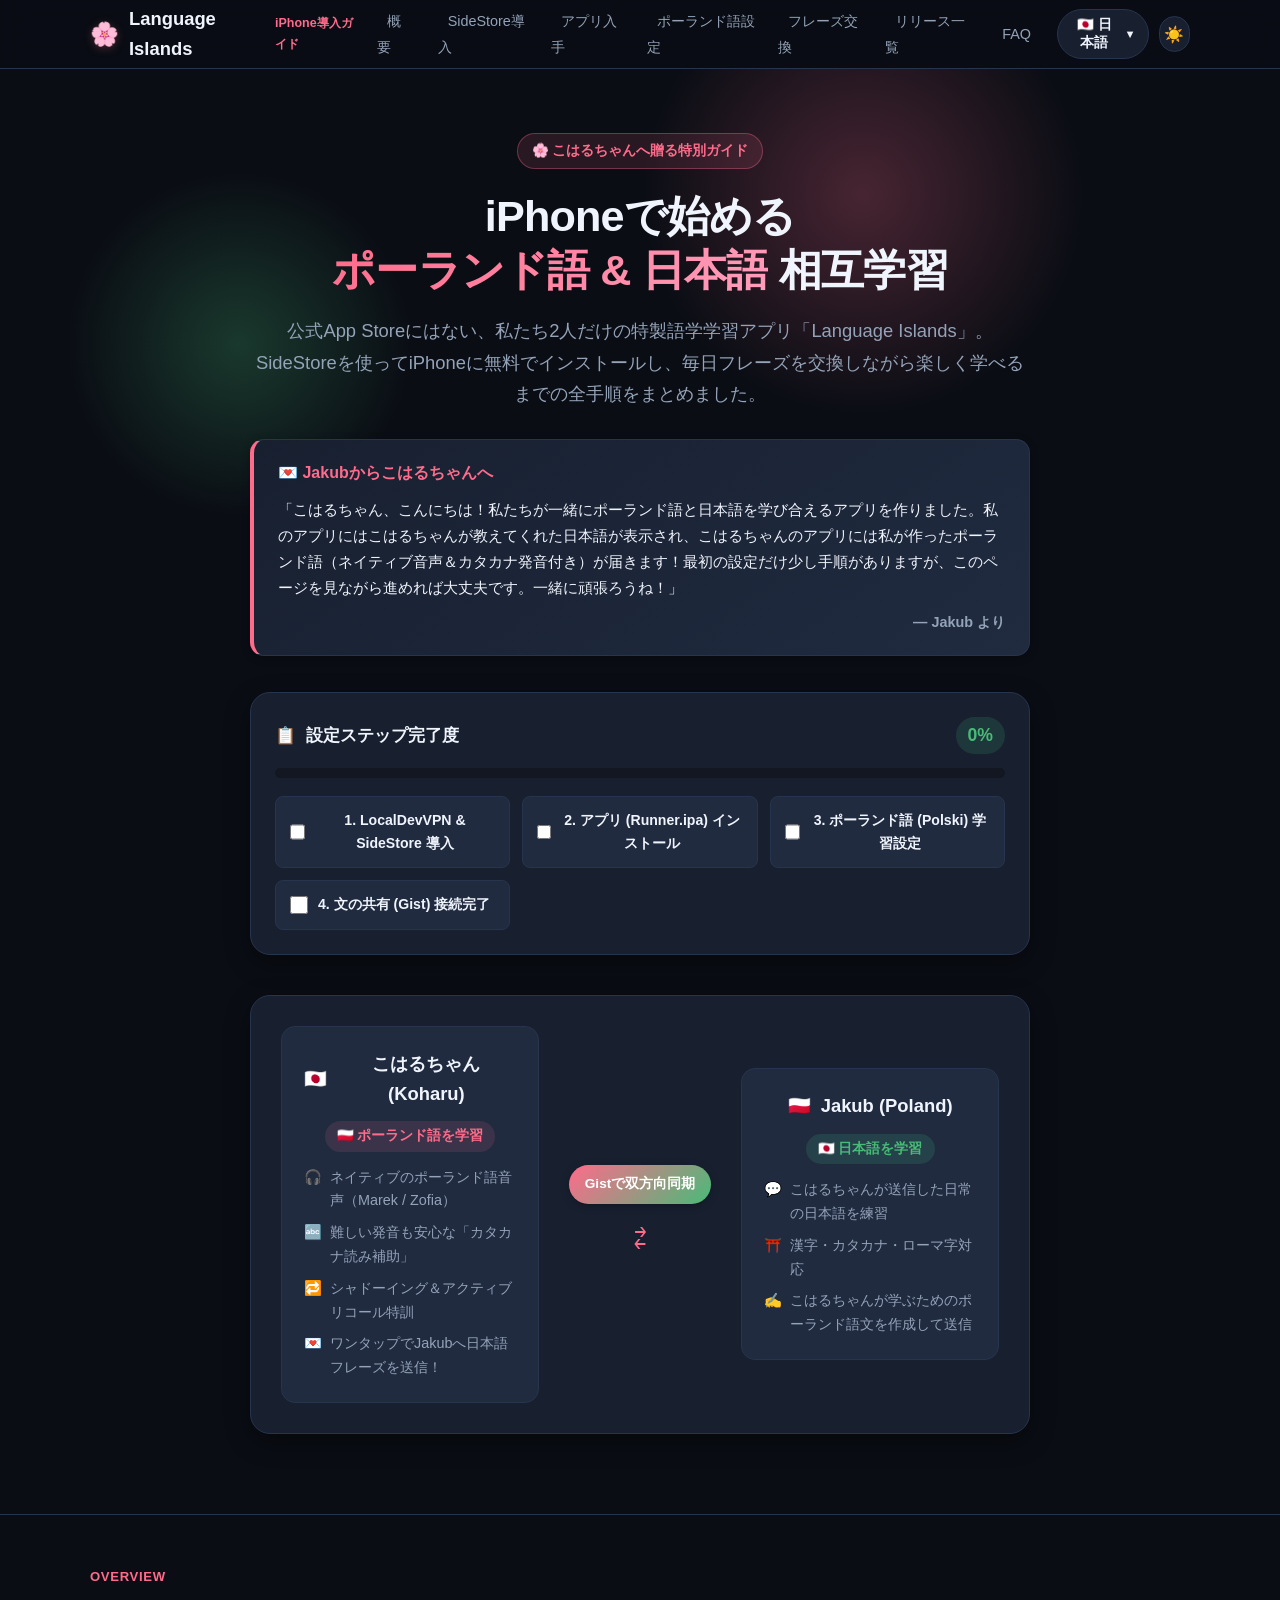
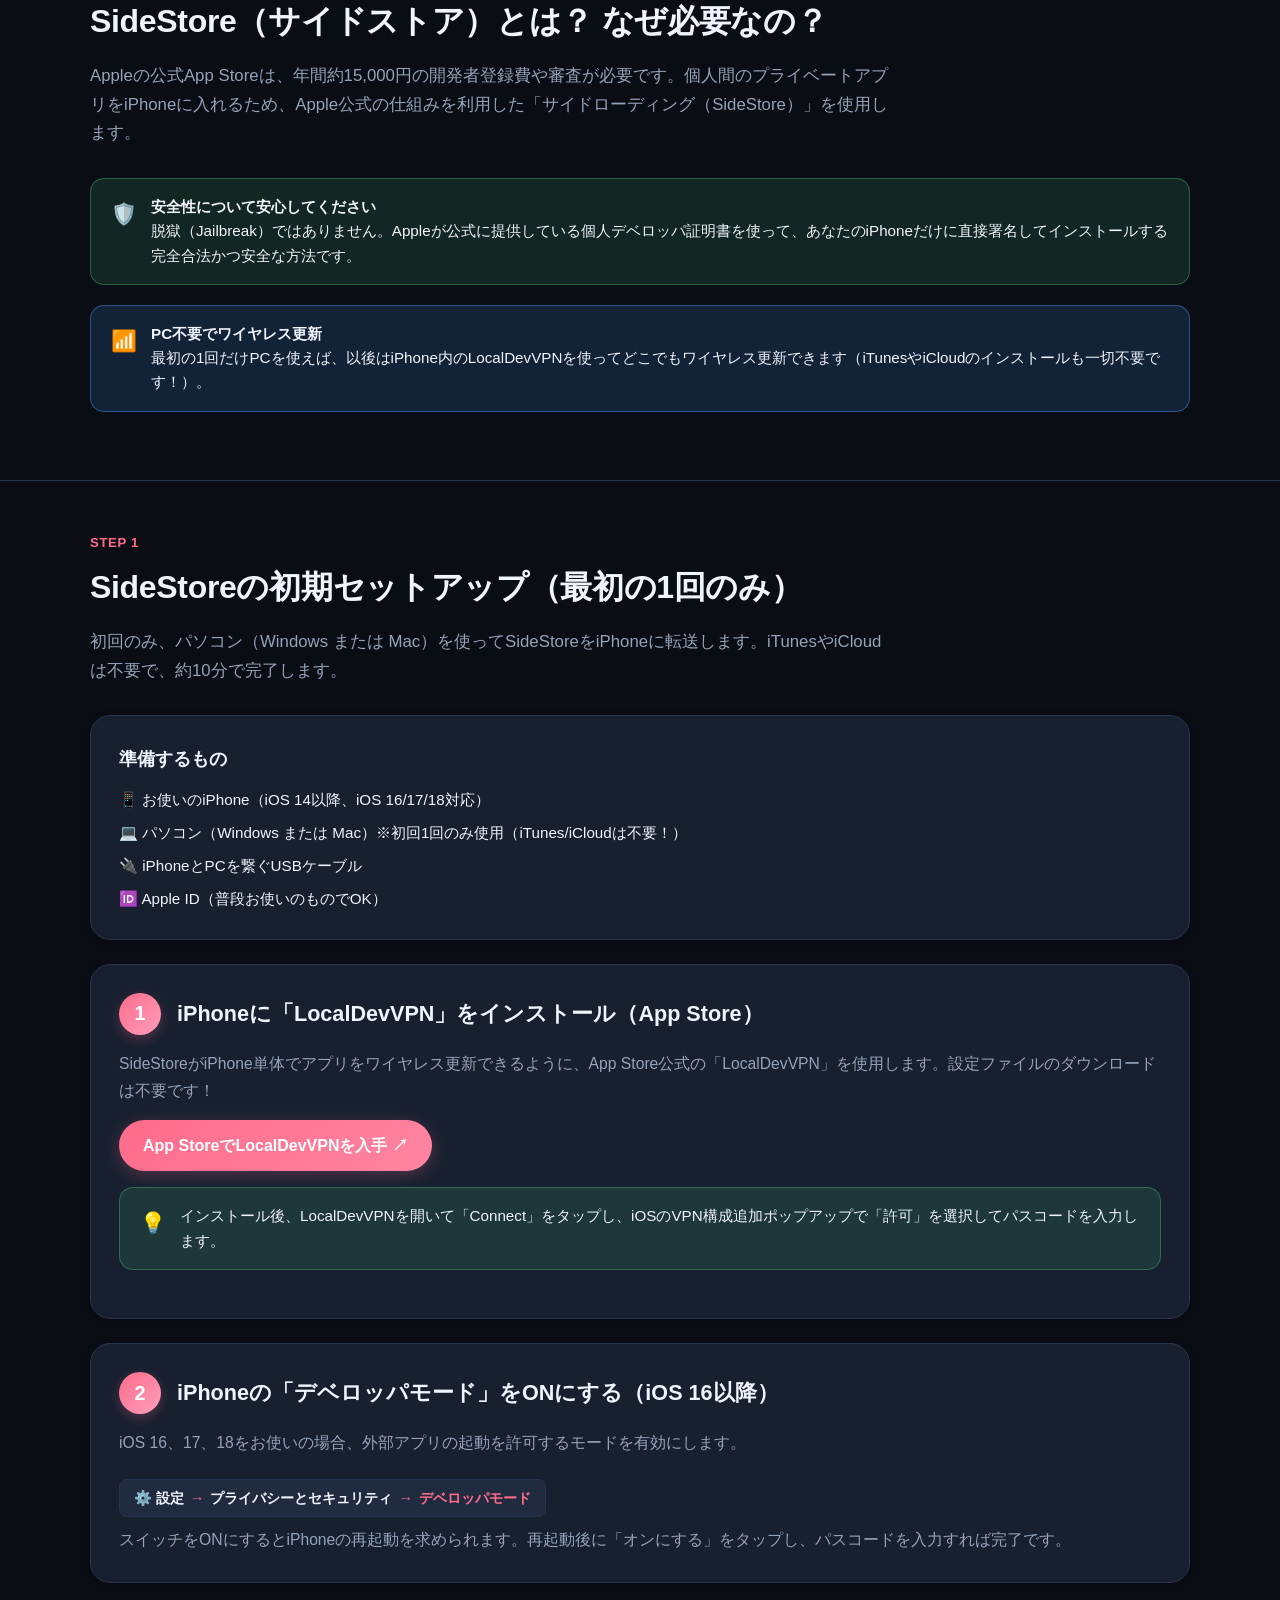
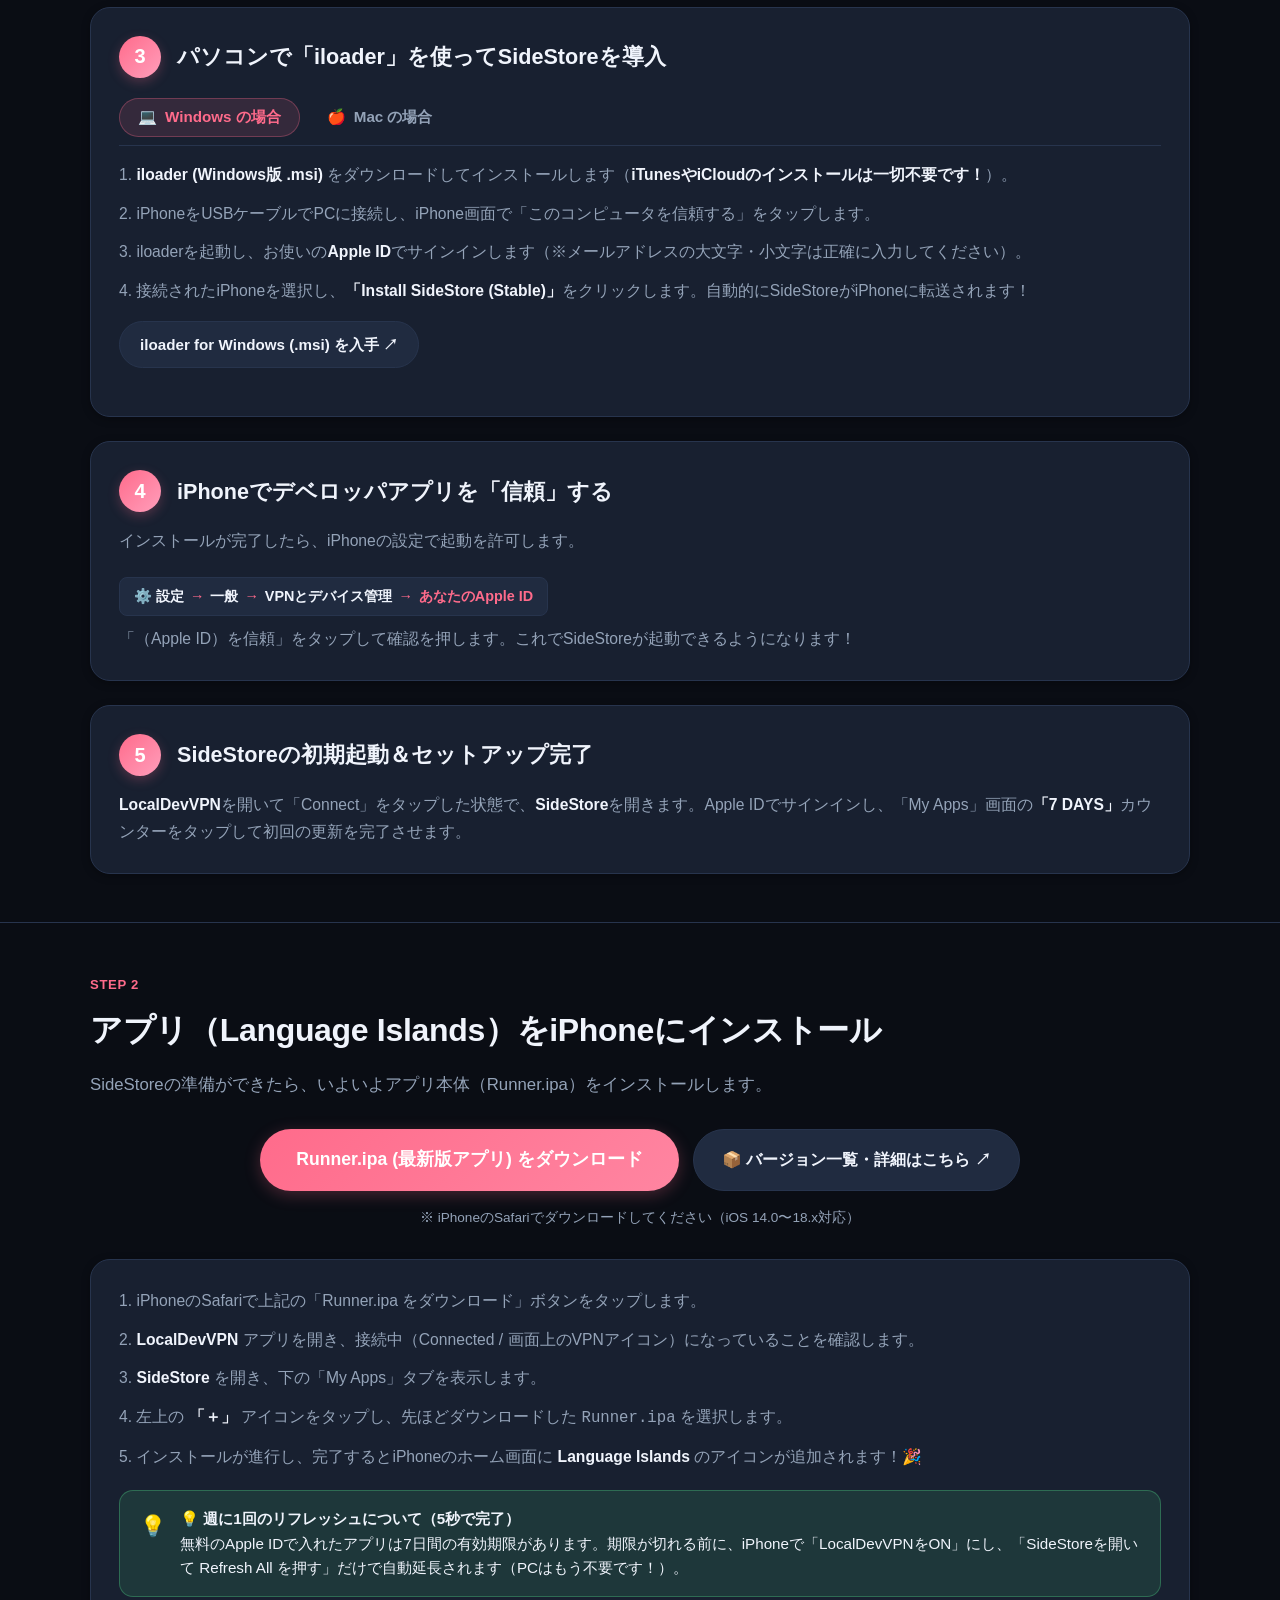
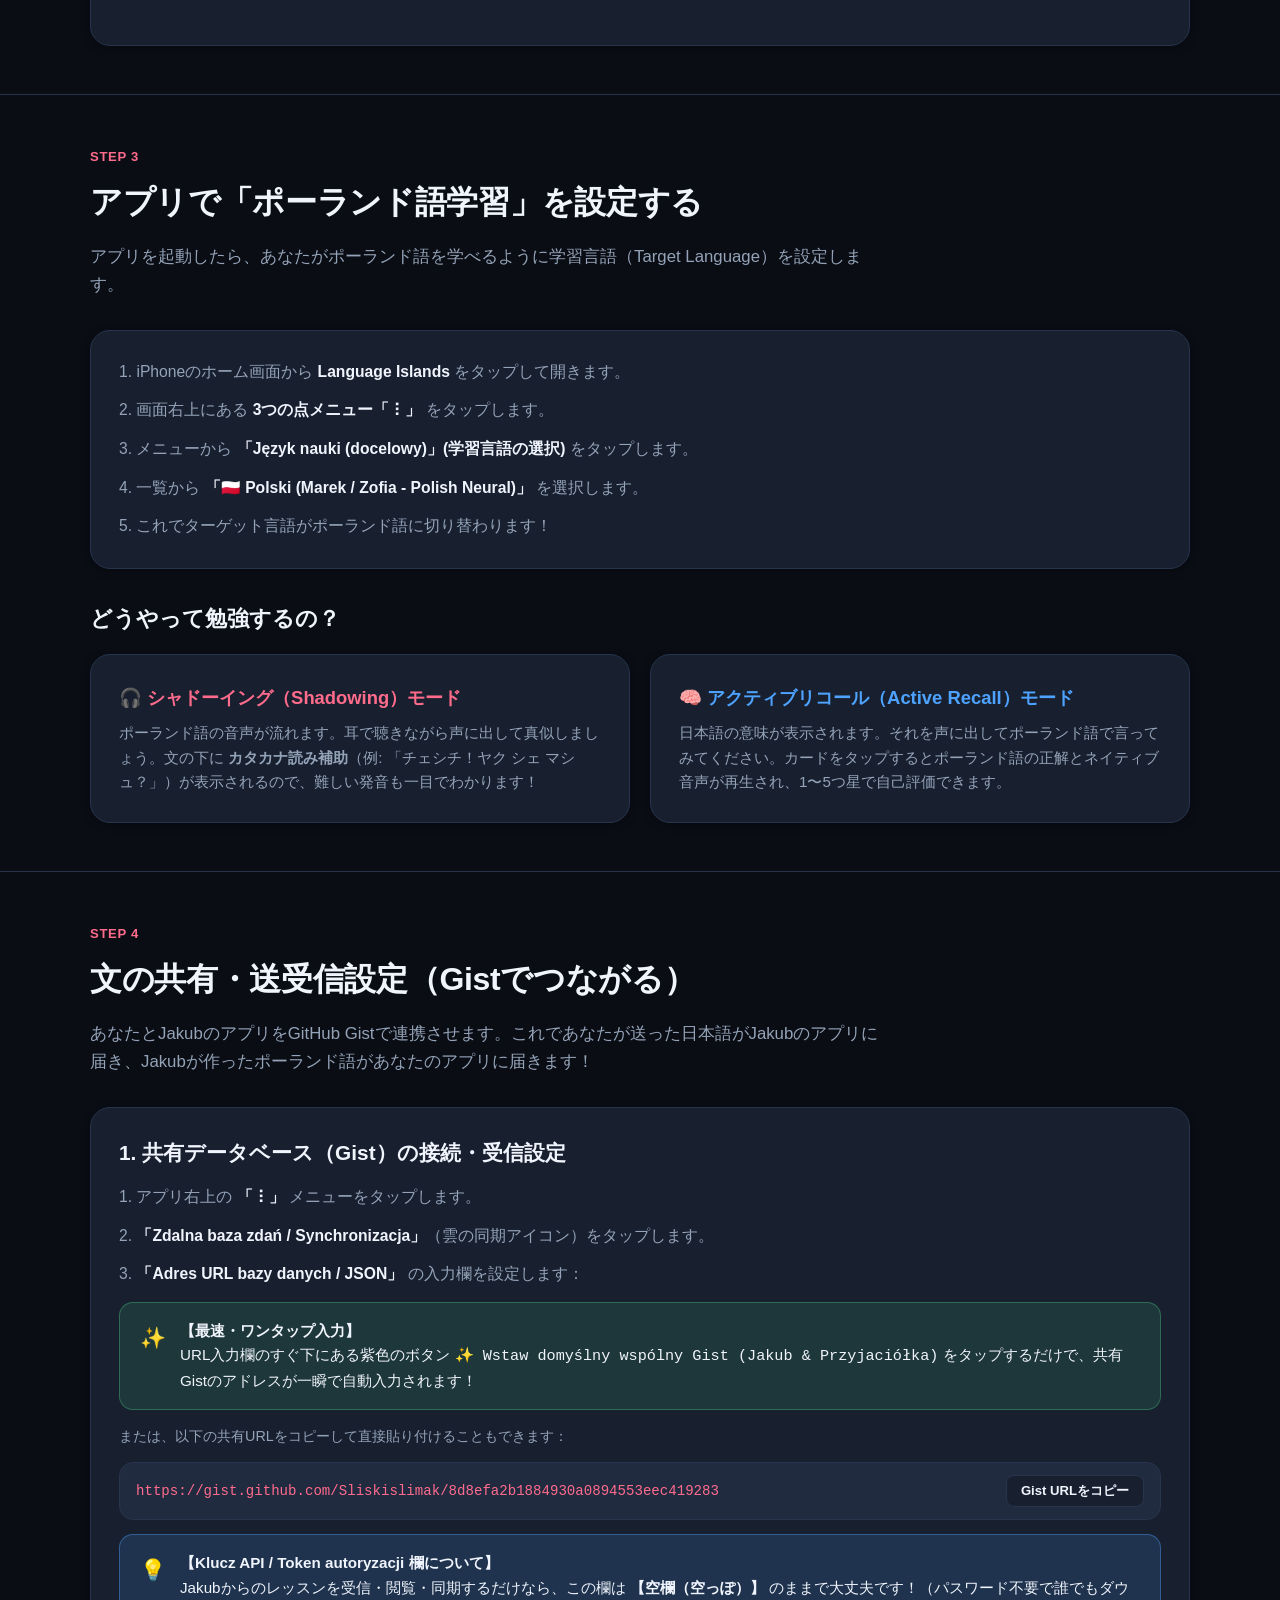
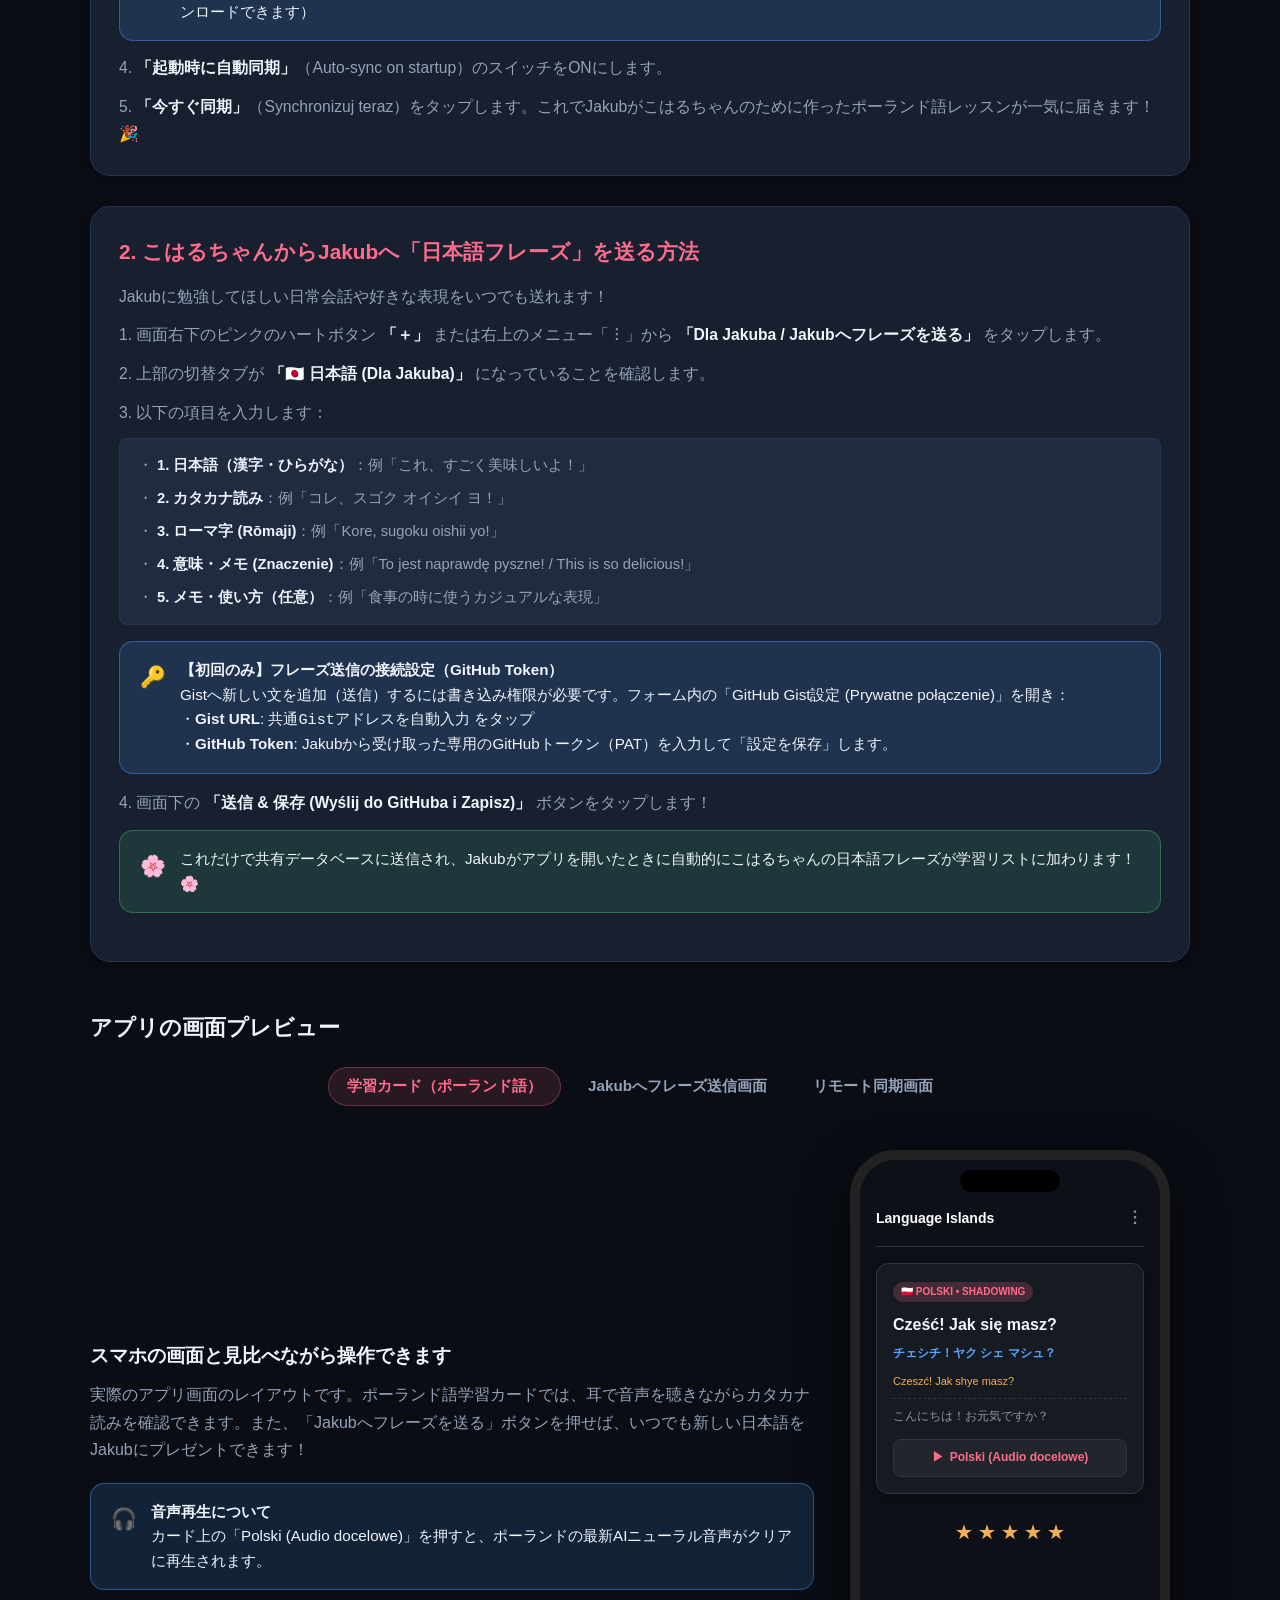
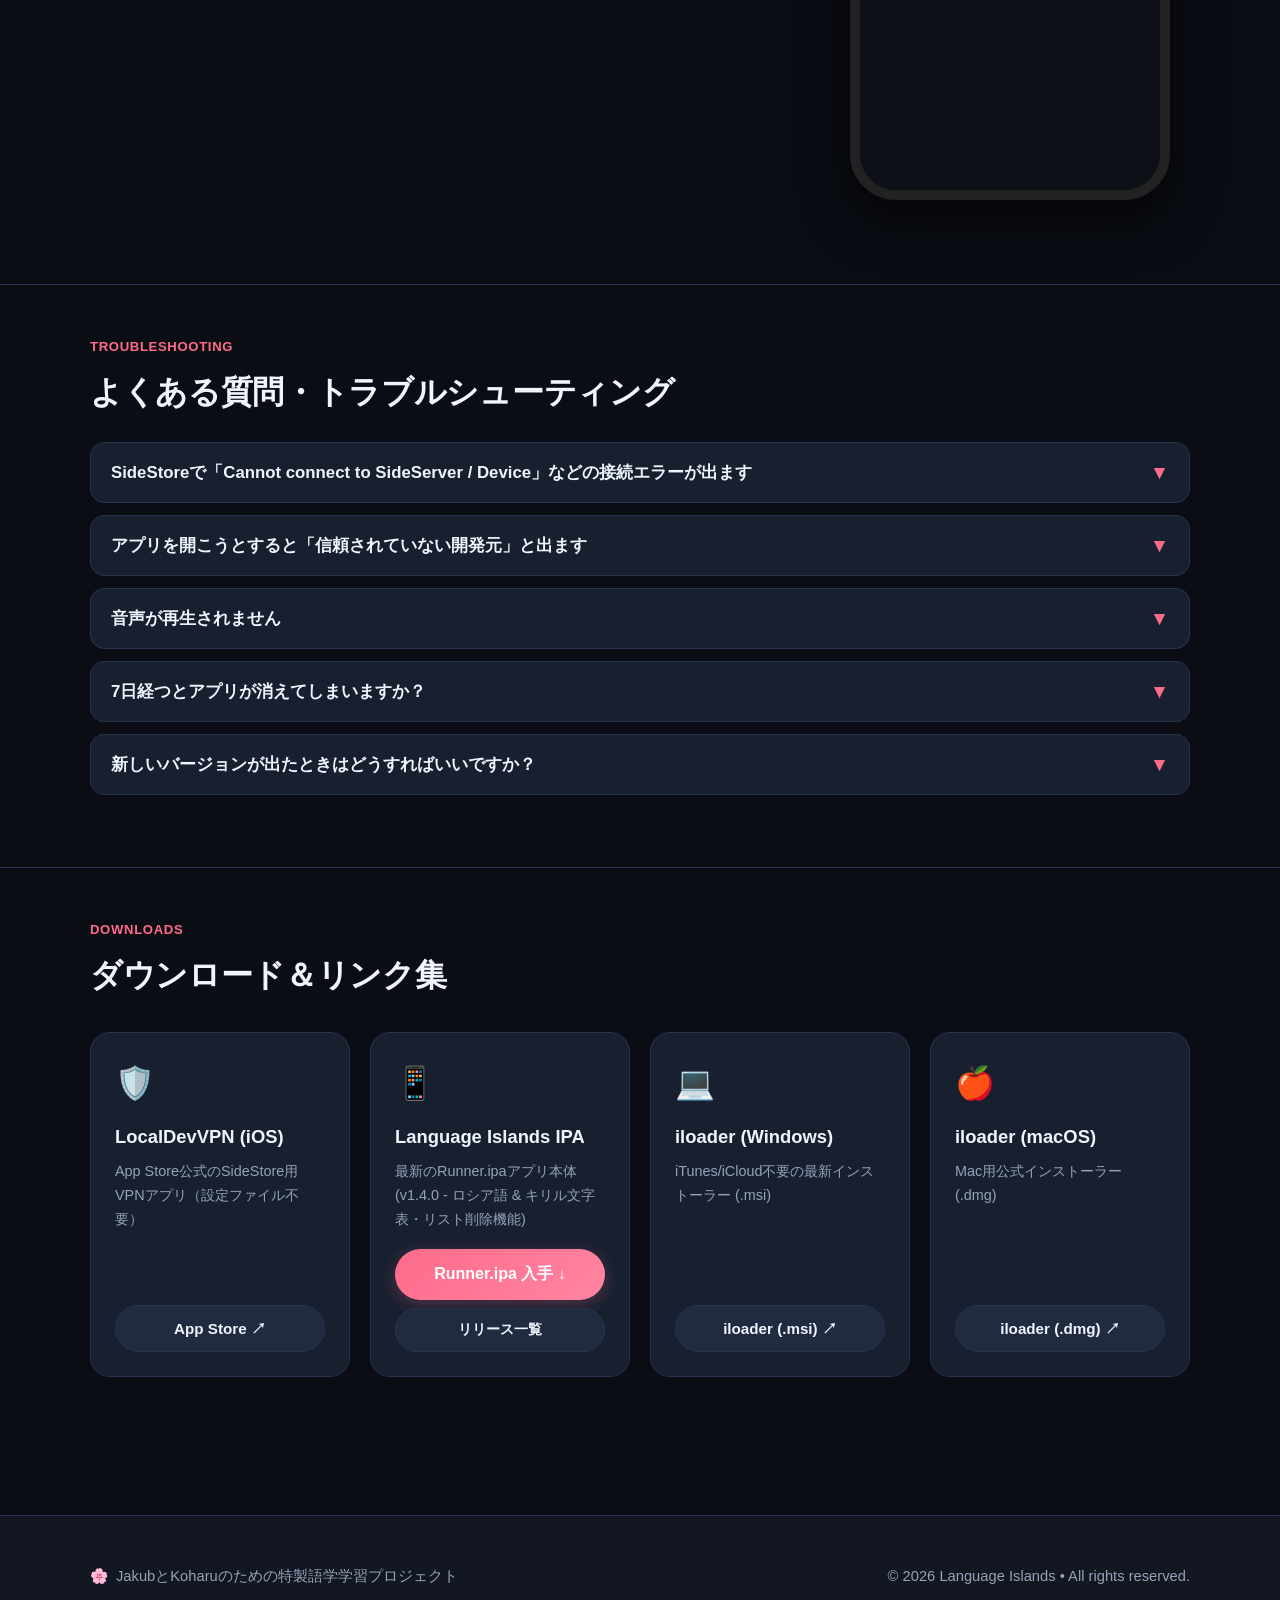
==== commit dfa9ffca: "feat: dodanie jezyka rosyjskiego, interaktywnej tablicy cyrylicy i wydania v1.4.0" ====
--- a/docs/index.html
+++ b/docs/index.html
@@ -344,7 +344,7 @@
         <!-- Direct Download Button for IPA & Version Portal -->
         <div style="text-align: center; margin: 30px 0;">
           <div class="btn-group" style="justify-content: center; gap: 14px; flex-wrap: wrap;">
-            <a href="https://github.com/Sliskislimak/language_islands_app/releases/download/v1.3.0/Runner.ipa" download="Runner.ipa" class="btn-primary" style="font-size: 1.1rem; padding: 16px 36px;" data-i18n="downloadIpaBtn">
+            <a href="https://github.com/Sliskislimak/language_islands_app/releases/download/v1.4.0/Runner.ipa" download="Runner.ipa" class="btn-primary" style="font-size: 1.1rem; padding: 16px 36px;" data-i18n="downloadIpaBtn">
               Runner.ipa (最新版アプリ) をダウンロード ↓
             </a>
             <a href="releases.html" class="btn-secondary" style="font-size: 1rem; padding: 16px 28px;" data-i18n="viewAllVersionsBtn">
@@ -724,10 +724,10 @@
             <div>
               <div class="resource-icon">📱</div>
               <div class="resource-title" data-i18n="resAppTitle">Language Islands IPA</div>
-              <div class="resource-desc" data-i18n="resAppDesc">最新のRunner.ipaアプリ本体 (v1.3.0)</div>
+              <div class="resource-desc" data-i18n="resAppDesc">最新のRunner.ipaアプリ本体 (v1.4.0)</div>
             </div>
             <div style="display: flex; flex-direction: column; gap: 8px;">
-              <a href="https://github.com/Sliskislimak/language_islands_app/releases/download/v1.3.0/Runner.ipa" download="Runner.ipa" class="btn-primary" style="text-align: center;">
+              <a href="https://github.com/Sliskislimak/language_islands_app/releases/download/v1.4.0/Runner.ipa" download="Runner.ipa" class="btn-primary" style="text-align: center;">
                 Runner.ipa 入手 ↓
               </a>
               <a href="releases.html" class="btn-secondary" style="text-align: center; font-size: 0.85rem;" data-i18n="navVersions">
